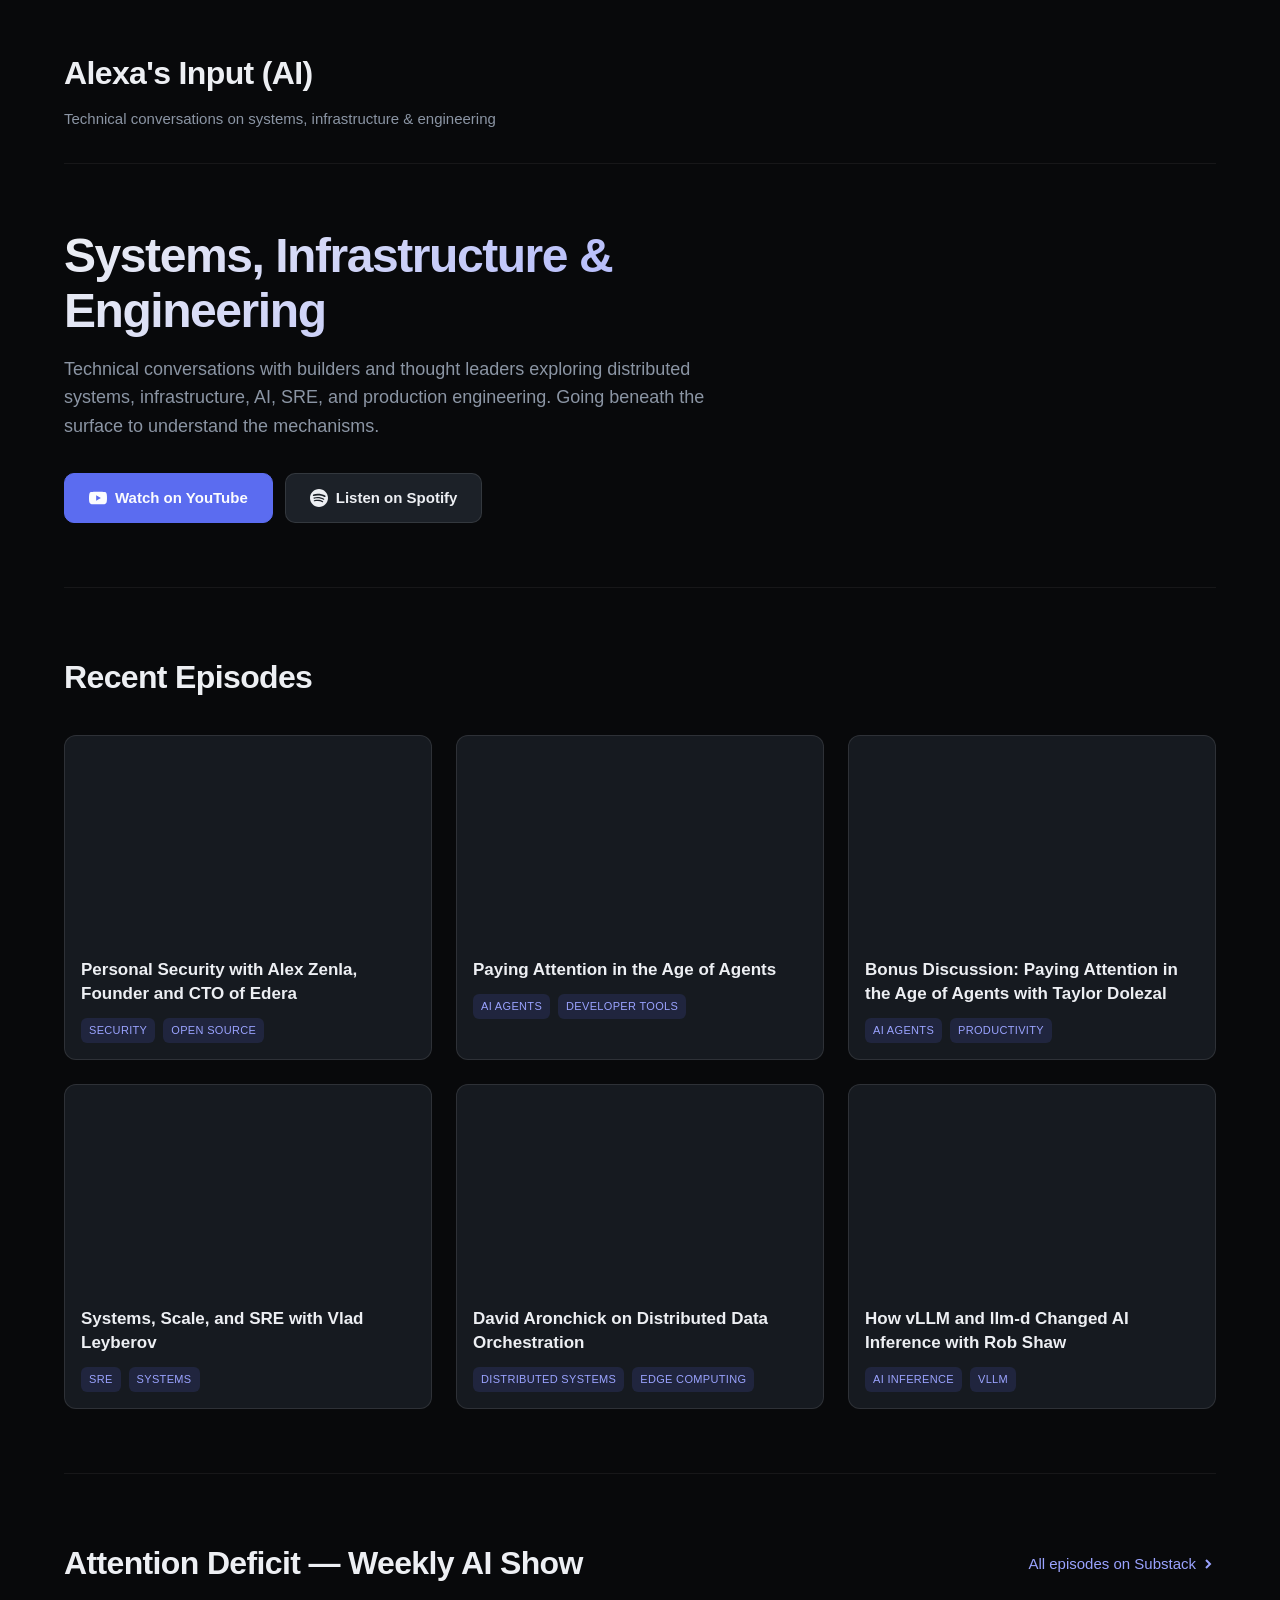
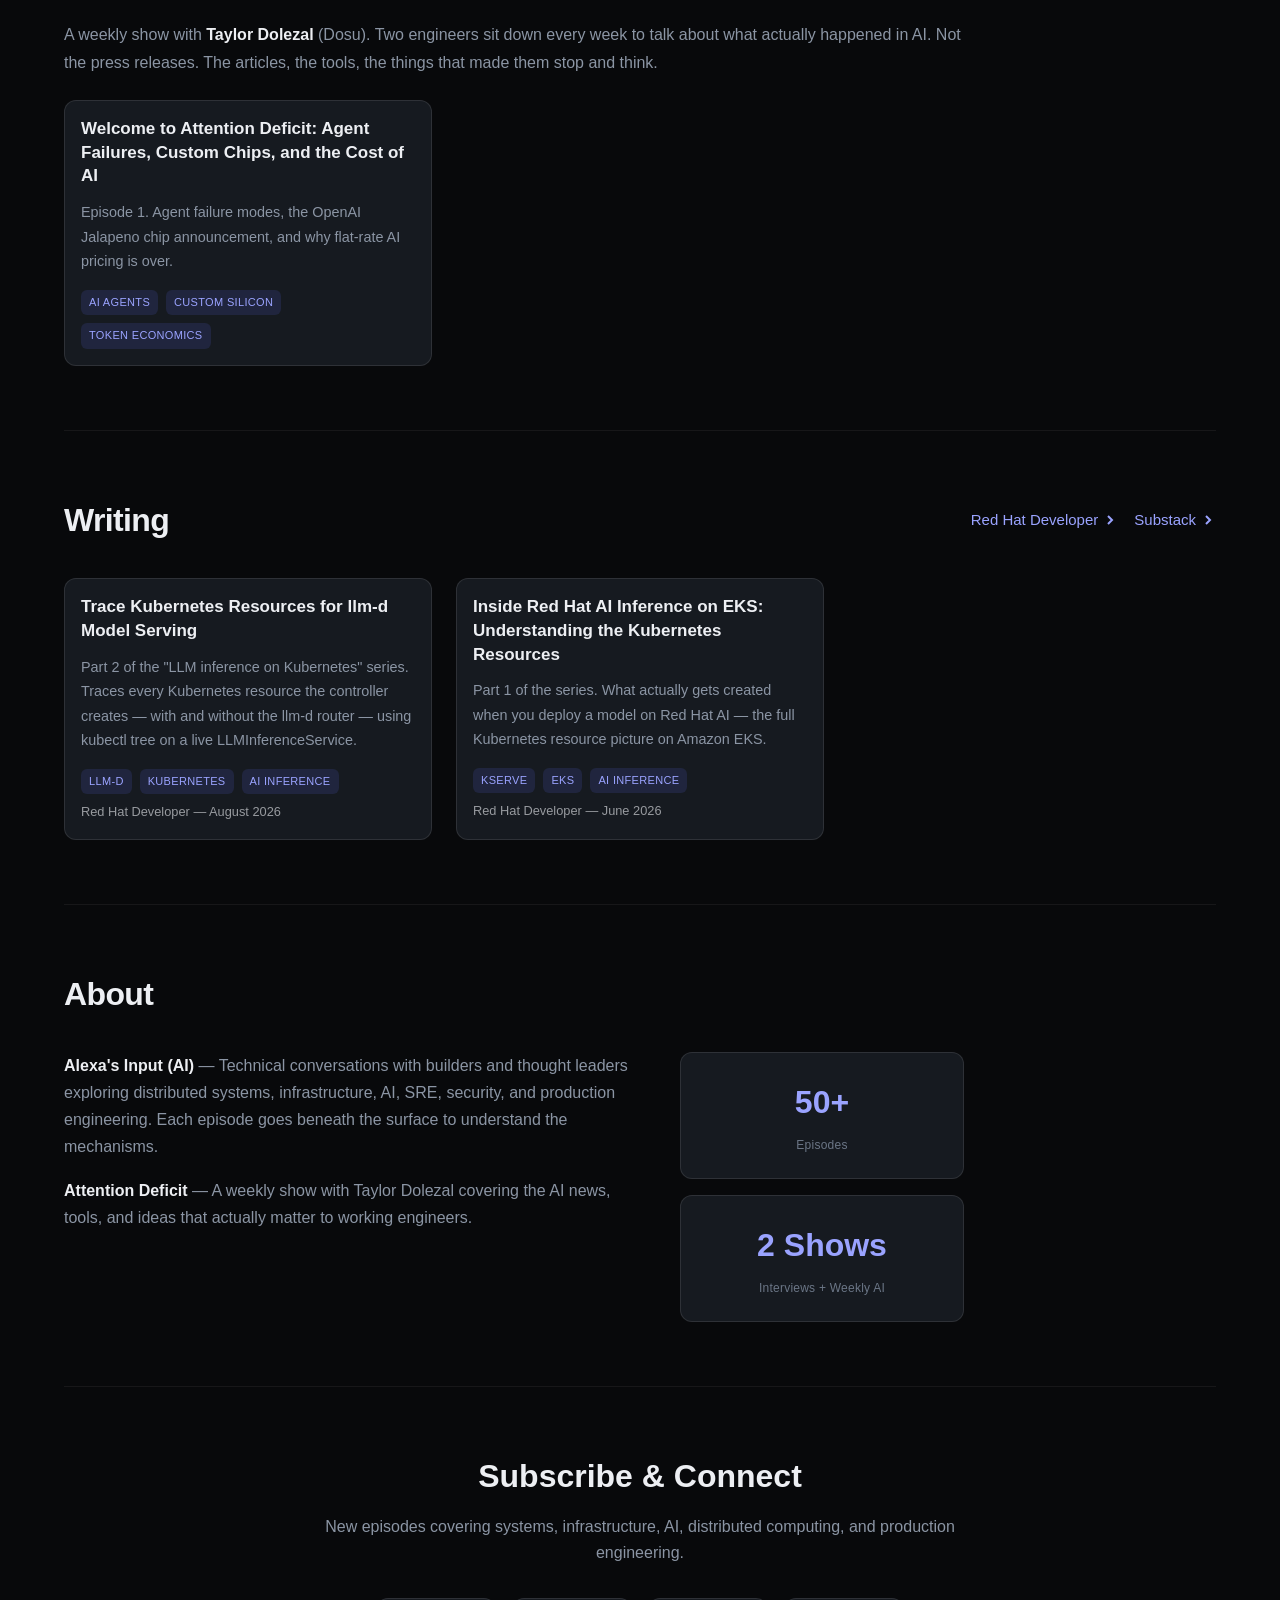
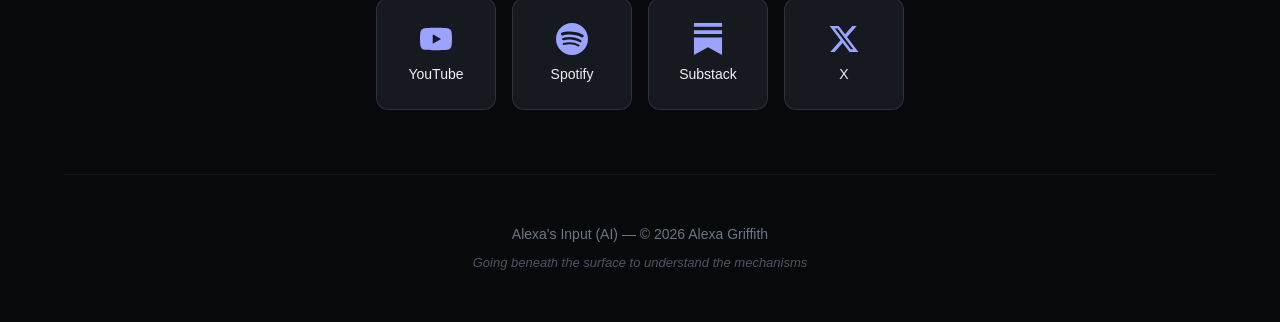
==== index.html @ 766489f6 "Fix Writing section links, remove misplaced Substack link from episodes header Co-Authored-By: Claud" ====
<!DOCTYPE html>
<html lang="en">
<head>
  <meta charset="UTF-8">
  <meta name="viewport" content="width=device-width, initial-scale=1.0">

  <!-- Primary Meta Tags -->
  <title>Alexa's Input (AI) — Technical Podcast on Systems & Infrastructure</title>
  <meta name="title" content="Alexa's Input (AI) — Technical Podcast on Systems & Infrastructure">
  <meta name="description" content="Technical conversations with builders and thought leaders exploring systems, infrastructure, AI, distributed computing, and production engineering. Going beneath the surface to understand the mechanisms.">
  <meta name="keywords" content="systems podcast, infrastructure podcast, AI podcast, distributed systems, Kubernetes, SRE, technical podcast, production engineering, Alexa Griffith">
  <meta name="author" content="Alexa Griffith">

  <!-- Open Graph / Facebook -->
  <meta property="og:type" content="website">
  <meta property="og:url" content="https://alexasinputai.com/">
  <meta property="og:title" content="Alexa's Input (AI) — Technical Podcast on Systems & Infrastructure">
  <meta property="og:description" content="Technical conversations with builders and thought leaders exploring systems, infrastructure, AI, and production engineering.">
  <meta property="og:image" content="https://alexasinputai.com/og-image.png">

  <!-- Twitter -->
  <meta property="twitter:card" content="summary_large_image">
  <meta property="twitter:url" content="https://alexasinputai.com/">
  <meta property="twitter:title" content="Alexa's Input (AI) — Technical Podcast on Systems & Infrastructure">
  <meta property="twitter:description" content="Technical conversations with builders and thought leaders exploring systems, infrastructure, AI, and production engineering.">
  <meta property="twitter:image" content="https://alexasinputai.com/og-image.png">

  <!-- Canonical URL -->
  <link rel="canonical" href="https://alexasinputai.com/">

  <!-- Favicon -->
  <link rel="icon" type="image/svg+xml" href="data:image/svg+xml,<svg xmlns='http://www.w3.org/2000/svg' viewBox='0 0 100 100'><text y='.9em' font-size='90'>🎙️</text></svg>">

  <!-- Structured Data / JSON-LD for Podcast -->
  <script type="application/ld+json">
  {
    "@context": "https://schema.org",
    "@type": "PodcastSeries",
    "name": "Alexa's Input (AI)",
    "description": "Technical conversations with builders and thought leaders exploring distributed systems, infrastructure, AI, SRE, security, and production engineering.",
    "url": "https://alexasinputai.com/",
    "author": {
      "@type": "Person",
      "name": "Alexa Griffith"
    },
    "genre": ["Technology", "Infrastructure", "Systems", "AI", "SRE"],
    "keywords": "distributed systems, infrastructure, AI, SRE, Kubernetes, production engineering, technical podcast",
    "inLanguage": "en-US"
  }
  </script>

  <link rel="stylesheet" href="styles.css">
</head>
<body>
  <div class="container">
    <!-- Header -->
    <header class="header">
      <div class="logo">
        <h1 class="logo-text">Alexa's Input (AI)</h1>
        <p class="tagline">Technical conversations on systems, infrastructure & engineering</p>
      </div>
    </header>

    <!-- Hero Section -->
    <section class="hero">
      <div class="hero-content">
        <h2 class="hero-title">Systems, Infrastructure & Engineering</h2>
        <p class="hero-description">
          Technical conversations with builders and thought leaders exploring distributed systems,
          infrastructure, AI, SRE, and production engineering. Going beneath the surface to understand the mechanisms.
        </p>
        <div class="cta-group">
          <a href="https://youtube.com/@alexasinput" class="btn btn-primary" target="_blank" rel="noopener">
            <svg class="icon" viewBox="0 0 24 24" fill="currentColor"><path d="M23.498 6.186a3.016 3.016 0 0 0-2.122-2.136C19.505 3.545 12 3.545 12 3.545s-7.505 0-9.377.505A3.017 3.017 0 0 0 .502 6.186C0 8.07 0 12 0 12s0 3.93.502 5.814a3.016 3.016 0 0 0 2.122 2.136c1.871.505 9.376.505 9.376.505s7.505 0 9.377-.505a3.015 3.015 0 0 0 2.122-2.136C24 15.93 24 12 24 12s0-3.93-.502-5.814zM9.545 15.568V8.432L15.818 12l-6.273 3.568z"/></svg>
            Watch on YouTube
          </a>
          <a href="https://open.spotify.com/show/7uBXZa8rP4ZDPXN3eKQw3K" class="btn btn-secondary" target="_blank" rel="noopener">
            <svg class="icon" viewBox="0 0 24 24" fill="currentColor"><path d="M12 0C5.4 0 0 5.4 0 12s5.4 12 12 12 12-5.4 12-12S18.66 0 12 0zm5.521 17.34c-.24.359-.66.48-1.021.24-2.82-1.74-6.36-2.101-10.561-1.141-.418.122-.779-.179-.899-.539-.12-.421.18-.78.54-.9 4.56-1.021 8.52-.6 11.64 1.32.42.18.479.659.301 1.02zm1.44-3.3c-.301.42-.841.6-1.262.3-3.239-1.98-8.159-2.58-11.939-1.38-.479.12-1.02-.12-1.14-.6-.12-.48.12-1.021.6-1.141C9.6 9.9 15 10.561 18.72 12.84c.361.181.54.78.241 1.2zm.12-3.36C15.24 8.4 8.82 8.16 5.16 9.301c-.6.179-1.2-.181-1.38-.721-.18-.601.18-1.2.72-1.381 4.26-1.26 11.28-1.02 15.721 1.621.539.3.719 1.02.419 1.56-.299.421-1.02.599-1.559.3z"/></svg>
            Listen on Spotify
          </a>
        </div>
      </div>
    </section>

    <!-- Recent Episodes -->
    <section class="episodes">
      <div class="section-header">
        <h2 class="section-title">Recent Episodes</h2>
      </div>

      <div class="episode-grid">
        <!-- Latest Episodes with YouTube Embeds -->
        <article class="episode-card">
          <div class="video-embed">
            <iframe src="https://www.youtube-nocookie.com/embed/6kGM8jl-ekQ?rel=0&modestbranding=1" title="Personal Security with Alex Zenla, Founder and CTO of Edera" frameborder="0" allow="accelerometer; autoplay; clipboard-write; encrypted-media; gyroscope; picture-in-picture; web-share" allowfullscreen loading="lazy"></iframe>
          </div>
          <div class="episode-content">
            <h3 class="episode-title">Personal Security with Alex Zenla, Founder and CTO of Edera</h3>
            <div class="episode-tags">
              <span class="tag">Security</span>
              <span class="tag">Open Source</span>
            </div>
          </div>
        </article>

        <article class="episode-card">
          <div class="video-embed">
            <iframe src="https://www.youtube-nocookie.com/embed/HIGZb7KWMFM?rel=0&modestbranding=1" title="Paying Attention in the Age of Agents" frameborder="0" allow="accelerometer; autoplay; clipboard-write; encrypted-media; gyroscope; picture-in-picture; web-share" allowfullscreen loading="lazy"></iframe>
          </div>
          <div class="episode-content">
            <h3 class="episode-title">Paying Attention in the Age of Agents</h3>
            <div class="episode-tags">
              <span class="tag">AI Agents</span>
              <span class="tag">Developer Tools</span>
            </div>
          </div>
        </article>

        <article class="episode-card">
          <div class="video-embed">
            <iframe src="https://www.youtube-nocookie.com/embed/xxpsPIuwkjM?rel=0&modestbranding=1" title="Bonus Discussion: Paying Attention in the Age of Agents with Taylor Dolezal" frameborder="0" allow="accelerometer; autoplay; clipboard-write; encrypted-media; gyroscope; picture-in-picture; web-share" allowfullscreen loading="lazy"></iframe>
          </div>
          <div class="episode-content">
            <h3 class="episode-title">Bonus Discussion: Paying Attention in the Age of Agents with Taylor Dolezal</h3>
            <div class="episode-tags">
              <span class="tag">AI Agents</span>
              <span class="tag">Productivity</span>
            </div>
          </div>
        </article>

        <article class="episode-card">
          <div class="video-embed">
            <iframe src="https://www.youtube-nocookie.com/embed/vTBjUEWQ4BM?rel=0&modestbranding=1" title="Systems, Scale, and SRE with Vlad Leyberov" frameborder="0" allow="accelerometer; autoplay; clipboard-write; encrypted-media; gyroscope; picture-in-picture; web-share" allowfullscreen loading="lazy"></iframe>
          </div>
          <div class="episode-content">
            <h3 class="episode-title">Systems, Scale, and SRE with Vlad Leyberov</h3>
            <div class="episode-tags">
              <span class="tag">SRE</span>
              <span class="tag">Systems</span>
            </div>
          </div>
        </article>

        <article class="episode-card">
          <div class="video-embed">
            <iframe src="https://www.youtube-nocookie.com/embed/eI_kSVFU8Z0?rel=0&modestbranding=1" title="David Aronchick on Distributed Data Orchestration" frameborder="0" allow="accelerometer; autoplay; clipboard-write; encrypted-media; gyroscope; picture-in-picture; web-share" allowfullscreen loading="lazy"></iframe>
          </div>
          <div class="episode-content">
            <h3 class="episode-title">David Aronchick on Distributed Data Orchestration</h3>
            <div class="episode-tags">
              <span class="tag">Distributed Systems</span>
              <span class="tag">Edge Computing</span>
            </div>
          </div>
        </article>

        <article class="episode-card">
          <div class="video-embed">
            <iframe src="https://www.youtube-nocookie.com/embed/p6R_EeLheA4?rel=0&modestbranding=1" title="How vLLM and llm-d Changed AI Inference with Rob Shaw" frameborder="0" allow="accelerometer; autoplay; clipboard-write; encrypted-media; gyroscope; picture-in-picture; web-share" allowfullscreen loading="lazy"></iframe>
          </div>
          <div class="episode-content">
            <h3 class="episode-title">How vLLM and llm-d Changed AI Inference with Rob Shaw</h3>
            <div class="episode-tags">
              <span class="tag">AI Inference</span>
              <span class="tag">vLLM</span>
            </div>
          </div>
        </article>

      </div>
    </section>

    <!-- Attention Deficit -->
    <section class="episodes">
      <div class="section-header">
        <h2 class="section-title">Attention Deficit — Weekly AI Show</h2>
        <a href="https://attentiondeficitpod.substack.com" class="link-with-arrow" target="_blank" rel="noopener">
          All episodes on Substack
          <svg class="arrow-icon" viewBox="0 0 16 16" fill="none" stroke="currentColor" stroke-width="2"><path d="M6 12l4-4-4-4"/></svg>
        </a>
      </div>
      <div class="about-content" style="margin-bottom: 24px;">
        <p class="about-description">
          A weekly show with <strong>Taylor Dolezal</strong> (Dosu). Two engineers sit down every week to talk about what actually happened in AI. Not the press releases. The articles, the tools, the things that made them stop and think.
        </p>
      </div>
      <div class="episode-grid">
        <article class="episode-card">
          <a href="https://attentiondeficitpod.substack.com/p/welcome-to-attention-deficit" target="_blank" rel="noopener" style="text-decoration: none; color: inherit;">
            <div class="episode-content">
              <h3 class="episode-title">Welcome to Attention Deficit: Agent Failures, Custom Chips, and the Cost of AI</h3>
              <p class="about-description" style="font-size: 0.9rem; margin-top: 8px;">
                Episode 1. Agent failure modes, the OpenAI Jalapeno chip announcement, and why flat-rate AI pricing is over.
              </p>
              <div class="episode-tags">
                <span class="tag">AI Agents</span>
                <span class="tag">Custom Silicon</span>
                <span class="tag">Token Economics</span>
              </div>
            </div>
          </a>
        </article>
      </div>
    </section>

    <!-- Writing -->
    <section class="episodes">
      <div class="section-header">
        <h2 class="section-title">Writing</h2>
        <div style="display: flex; gap: 16px;">
          <a href="https://developers.redhat.com/author/alexa-griffith" class="link-with-arrow" target="_blank" rel="noopener">
            Red Hat Developer
            <svg class="arrow-icon" viewBox="0 0 16 16" fill="none" stroke="currentColor" stroke-width="2"><path d="M6 12l4-4-4-4"/></svg>
          </a>
          <a href="https://alexasinput.substack.com" class="link-with-arrow" target="_blank" rel="noopener">
            Substack
            <svg class="arrow-icon" viewBox="0 0 16 16" fill="none" stroke="currentColor" stroke-width="2"><path d="M6 12l4-4-4-4"/></svg>
          </a>
        </div>
      </div>

      <div class="episode-grid">
        <article class="episode-card">
          <a href="https://developers.redhat.com/articles/2026/08/05/trace-kubernetes-resources-llm-d-model-serving" target="_blank" rel="noopener" style="text-decoration: none; color: inherit;">
            <div class="episode-content">
              <h3 class="episode-title">Trace Kubernetes Resources for llm-d Model Serving</h3>
              <p class="about-description" style="font-size: 0.9rem; margin-top: 8px;">
                Part 2 of the "LLM inference on Kubernetes" series. Traces every Kubernetes resource the controller creates — with and without the llm-d router — using kubectl tree on a live LLMInferenceService.
              </p>
              <div class="episode-tags">
                <span class="tag">llm-d</span>
                <span class="tag">Kubernetes</span>
                <span class="tag">AI Inference</span>
              </div>
              <p style="font-size: 0.8rem; margin-top: 8px; opacity: 0.6;">Red Hat Developer — August 2026</p>
            </div>
          </a>
        </article>

        <article class="episode-card">
          <a href="https://developers.redhat.com/articles/2026/06/16/red-hat-ai-inference-amazon-eks-kubernetes-resources" target="_blank" rel="noopener" style="text-decoration: none; color: inherit;">
            <div class="episode-content">
              <h3 class="episode-title">Inside Red Hat AI Inference on EKS: Understanding the Kubernetes Resources</h3>
              <p class="about-description" style="font-size: 0.9rem; margin-top: 8px;">
                Part 1 of the series. What actually gets created when you deploy a model on Red Hat AI — the full Kubernetes resource picture on Amazon EKS.
              </p>
              <div class="episode-tags">
                <span class="tag">KServe</span>
                <span class="tag">EKS</span>
                <span class="tag">AI Inference</span>
              </div>
              <p style="font-size: 0.8rem; margin-top: 8px; opacity: 0.6;">Red Hat Developer — June 2026</p>
            </div>
          </a>
        </article>
      </div>
    </section>

    <!-- About -->
    <section class="about">
      <div class="about-content">
        <h2 class="section-title">About</h2>
        <div class="about-grid">
          <div class="about-text">
            <p class="about-description">
              <strong>Alexa's Input (AI)</strong> — Technical conversations with builders and thought leaders exploring distributed systems,
              infrastructure, AI, SRE, security, and production engineering. Each episode goes beneath the surface to understand the mechanisms.
            </p>
            <p class="about-description">
              <strong>Attention Deficit</strong> — A weekly show with Taylor Dolezal covering the AI news, tools, and ideas that actually matter to working engineers.
            </p>
          </div>
          <div class="about-stats">
            <div class="stat-card">
              <div class="stat-number">50+</div>
              <div class="stat-label">Episodes</div>
            </div>
            <div class="stat-card">
              <div class="stat-number">2 Shows</div>
              <div class="stat-label">Interviews + Weekly AI</div>
            </div>
          </div>
        </div>
      </div>
    </section>

    <!-- Subscribe Section -->
    <section class="subscribe">
      <div class="subscribe-content">
        <h2 class="subscribe-title">Subscribe & Connect</h2>
        <p class="subscribe-description">
          New episodes covering systems, infrastructure, AI, distributed computing, and production engineering.
        </p>
        <div class="platform-links">
          <a href="https://youtube.com/@alexasinput" class="platform-link" target="_blank" rel="noopener">
            <svg class="platform-icon" viewBox="0 0 24 24" fill="currentColor"><path d="M23.498 6.186a3.016 3.016 0 0 0-2.122-2.136C19.505 3.545 12 3.545 12 3.545s-7.505 0-9.377.505A3.017 3.017 0 0 0 .502 6.186C0 8.07 0 12 0 12s0 3.93.502 5.814a3.016 3.016 0 0 0 2.122 2.136c1.871.505 9.376.505 9.376.505s7.505 0 9.377-.505a3.015 3.015 0 0 0 2.122-2.136C24 15.93 24 12 24 12s0-3.93-.502-5.814zM9.545 15.568V8.432L15.818 12l-6.273 3.568z"/></svg>
            <span>YouTube</span>
          </a>
          <a href="https://open.spotify.com/show/7uBXZa8rP4ZDPXN3eKQw3K" class="platform-link" target="_blank" rel="noopener">
            <svg class="platform-icon" viewBox="0 0 24 24" fill="currentColor"><path d="M12 0C5.4 0 0 5.4 0 12s5.4 12 12 12 12-5.4 12-12S18.66 0 12 0zm5.521 17.34c-.24.359-.66.48-1.021.24-2.82-1.74-6.36-2.101-10.561-1.141-.418.122-.779-.179-.899-.539-.12-.421.18-.78.54-.9 4.56-1.021 8.52-.6 11.64 1.32.42.18.479.659.301 1.02zm1.44-3.3c-.301.42-.841.6-1.262.3-3.239-1.98-8.159-2.58-11.939-1.38-.479.12-1.02-.12-1.14-.6-.12-.48.12-1.021.6-1.141C9.6 9.9 15 10.561 18.72 12.84c.361.181.54.78.241 1.2zm.12-3.36C15.24 8.4 8.82 8.16 5.16 9.301c-.6.179-1.2-.181-1.38-.721-.18-.601.18-1.2.72-1.381 4.26-1.26 11.28-1.02 15.721 1.621.539.3.719 1.02.419 1.56-.299.421-1.02.599-1.559.3z"/></svg>
            <span>Spotify</span>
          </a>
          <a href="https://alexasinput.substack.com" class="platform-link" target="_blank" rel="noopener">
            <svg class="platform-icon" viewBox="0 0 24 24" fill="currentColor"><path d="M22.539 8.242H1.46V5.406h21.08v2.836zM1.46 10.812V24L12 18.11 22.54 24V10.812H1.46zM22.54 0H1.46v2.836h21.08V0z"/></svg>
            <span>Substack</span>
          </a>
          <a href="https://x.com/alexa_griffith_" class="platform-link" target="_blank" rel="noopener">
            <svg class="platform-icon" viewBox="0 0 24 24" fill="currentColor"><path d="M18.244 2.25h3.308l-7.227 8.26 8.502 11.24H16.17l-5.214-6.817L4.99 21.75H1.68l7.73-8.835L1.254 2.25H8.08l4.713 6.231zm-1.161 17.52h1.833L7.084 4.126H5.117z"/></svg>
            <span>X</span>
          </a>
        </div>
      </div>
    </section>

    <!-- Footer -->
    <footer class="footer">
      <div class="footer-content">
        <p class="footer-text">
          Alexa's Input (AI) — © 2026 Alexa Griffith
        </p>
        <p class="footer-tagline">
          Going beneath the surface to understand the mechanisms
        </p>
      </div>
    </footer>
  </div>
</body>
</html>
---- styles.css ----
/* ============================================================
   Alexa's Input (AI) — Podcast Website
   Based on Inferra Design System
   ============================================================ */

/* Design System Tokens */
:root {
  /* Colors - Dark theme from Inferra */
  --gray-1000: #08090B;
  --gray-950:  #0C0E12;
  --gray-900:  #111318;
  --gray-850:  #161A20;
  --gray-800:  #1C2128;
  --gray-700:  #262C35;
  --gray-600:  #353C47;
  --gray-500:  #4B5562;
  --gray-400:  #6B7686;
  --gray-300:  #8B95A4;
  --gray-200:  #AEB6C2;
  --gray-100:  #D2D7DF;
  --gray-50:   #EDEFF3;
  --white:     #FBFCFE;

  /* Brand - Indigo */
  --brand-100: #E0E3FF;
  --brand-200: #BEC4FF;
  --brand-300: #9AA3FF;
  --brand-400: #7C8AFF;
  --brand-500: #5B6CF0;
  --brand-600: #4453D9;
  --brand-700: #343FB0;

  /* Semantic colors */
  --green-400: #4FE0A0;
  --green-500: #2FB67E;
  --cyan-400:  #46D6D6;
  --cyan-500:  #1FAFAF;

  /* Surface layers */
  --surface-app:       var(--gray-1000);
  --surface-base:      var(--gray-900);
  --surface-raised:    var(--gray-850);
  --surface-elevated:  var(--gray-800);
  --surface-overlay:   var(--gray-700);
  --surface-hover:     rgba(255, 255, 255, 0.04);
  --surface-active:    rgba(255, 255, 255, 0.07);

  /* Text */
  --text-primary:   var(--gray-50);
  --text-secondary: var(--gray-300);
  --text-tertiary:  var(--gray-400);
  --text-disabled:  var(--gray-500);
  --text-brand:     var(--brand-300);

  /* Borders */
  --border-subtle:  rgba(255, 255, 255, 0.06);
  --border-default: rgba(255, 255, 255, 0.10);
  --border-strong:  rgba(255, 255, 255, 0.16);
  --border-brand:   var(--brand-500);

  /* Brand actions */
  --accent:          var(--brand-500);
  --accent-hover:    var(--brand-400);
  --accent-soft:     rgba(91, 108, 240, 0.14);

  /* Compute accent (for AI theme) */
  --compute:        var(--cyan-500);
  --compute-text:   var(--cyan-400);
  --compute-soft:   rgba(31, 175, 175, 0.14);

  /* Typography */
  --font-sans: -apple-system, BlinkMacSystemFont, 'Segoe UI', 'Roboto', 'Helvetica Neue', Arial, sans-serif;
  --font-mono: 'SF Mono', 'Monaco', 'Inconsolata', 'Fira Code', 'Droid Sans Mono', monospace;

  /* Spacing */
  --space-1: 4px;
  --space-2: 8px;
  --space-3: 12px;
  --space-4: 16px;
  --space-5: 24px;
  --space-6: 32px;
  --space-8: 48px;
  --space-10: 64px;
  --space-12: 96px;

  /* Shadows */
  --shadow-sm: 0 1px 3px rgba(0, 0, 0, 0.4);
  --shadow-md: 0 4px 12px rgba(0, 0, 0, 0.5);
  --shadow-lg: 0 12px 32px rgba(0, 0, 0, 0.6);
  --glow-brand: 0 0 20px rgba(91, 108, 240, 0.4);
}

/* Reset & Base */
* {
  box-sizing: border-box;
  margin: 0;
  padding: 0;
}

body {
  font-family: var(--font-sans);
  background: var(--surface-app);
  color: var(--text-primary);
  line-height: 1.6;
  -webkit-font-smoothing: antialiased;
  -moz-osx-font-smoothing: grayscale;
}

.container {
  max-width: 1200px;
  margin: 0 auto;
  padding: 0 var(--space-5);
}

/* Header */
.header {
  padding: var(--space-8) 0 var(--space-6);
  border-bottom: 1px solid var(--border-subtle);
}

.logo-text {
  font-size: 32px;
  font-weight: 700;
  letter-spacing: -0.02em;
  color: var(--text-primary);
  margin-bottom: var(--space-2);
}

.tagline {
  font-size: 15px;
  color: var(--text-secondary);
  font-weight: 400;
}

/* Hero Section */
.hero {
  padding: var(--space-10) 0;
  border-bottom: 1px solid var(--border-subtle);
}

.hero-content {
  max-width: 800px;
}

.hero-title {
  font-size: 48px;
  font-weight: 700;
  line-height: 1.15;
  letter-spacing: -0.03em;
  margin-bottom: var(--space-4);
  background: linear-gradient(135deg, var(--text-primary) 0%, var(--brand-300) 100%);
  -webkit-background-clip: text;
  -webkit-text-fill-color: transparent;
  background-clip: text;
}

.hero-description {
  font-size: 18px;
  line-height: 1.6;
  color: var(--text-secondary);
  margin-bottom: var(--space-6);
  max-width: 700px;
}

.cta-group {
  display: flex;
  gap: var(--space-3);
  flex-wrap: wrap;
}

/* Buttons */
.btn {
  display: inline-flex;
  align-items: center;
  gap: var(--space-2);
  padding: var(--space-3) var(--space-5);
  border-radius: 10px;
  font-size: 15px;
  font-weight: 600;
  text-decoration: none;
  transition: all 0.2s ease;
  border: 1px solid transparent;
}

.btn-primary {
  background: var(--accent);
  color: var(--white);
  border-color: var(--accent);
}

.btn-primary:hover {
  background: var(--accent-hover);
  border-color: var(--accent-hover);
  box-shadow: var(--glow-brand);
}

.btn-secondary {
  background: var(--surface-elevated);
  color: var(--text-primary);
  border-color: var(--border-default);
}

.btn-secondary:hover {
  background: var(--surface-overlay);
  border-color: var(--border-strong);
}

.icon {
  width: 18px;
  height: 18px;
}

/* Episodes Section */
.episodes {
  padding: var(--space-10) 0;
  border-bottom: 1px solid var(--border-subtle);
}

.section-header {
  display: flex;
  justify-content: space-between;
  align-items: center;
  margin-bottom: var(--space-6);
}

.section-title {
  font-size: 32px;
  font-weight: 700;
  letter-spacing: -0.02em;
}

.link-with-arrow {
  display: flex;
  align-items: center;
  gap: var(--space-1);
  color: var(--text-brand);
  text-decoration: none;
  font-size: 15px;
  font-weight: 500;
  transition: gap 0.2s ease;
}

.link-with-arrow:hover {
  gap: var(--space-2);
}

.arrow-icon {
  width: 16px;
  height: 16px;
}

.episode-grid {
  display: grid;
  grid-template-columns: repeat(auto-fill, minmax(320px, 1fr));
  gap: var(--space-5);
}

.episode-card {
  background: var(--surface-raised);
  border: 1px solid var(--border-default);
  border-radius: 12px;
  overflow: hidden;
  transition: all 0.2s ease;
}

.episode-card:hover {
  border-color: var(--border-strong);
  transform: translateY(-2px);
  box-shadow: var(--shadow-md);
}

.video-embed {
  position: relative;
  padding-bottom: 56.25%; /* 16:9 aspect ratio */
  height: 0;
  overflow: hidden;
  background: var(--surface-inset);
}

.video-embed iframe {
  position: absolute;
  top: 0;
  left: 0;
  width: 100%;
  height: 100%;
}

.episode-content {
  padding: var(--space-4);
}


.episode-title {
  font-size: 17px;
  font-weight: 600;
  margin-bottom: var(--space-3);
  color: var(--text-primary);
  line-height: 1.4;
}

.episode-tags {
  display: flex;
  gap: var(--space-2);
  flex-wrap: wrap;
}

.tag {
  font-size: 11px;
  padding: 4px 8px;
  background: var(--accent-soft);
  color: var(--text-brand);
  border-radius: 6px;
  font-weight: 500;
  text-transform: uppercase;
  letter-spacing: 0.03em;
}

/* About Section */
.about {
  padding: var(--space-10) 0;
  border-bottom: 1px solid var(--border-subtle);
}

.about-content {
  max-width: 900px;
}

.about-grid {
  display: grid;
  grid-template-columns: 2fr 1fr;
  gap: var(--space-8);
  margin-top: var(--space-6);
}

.about-description {
  font-size: 16px;
  line-height: 1.7;
  color: var(--text-secondary);
  margin-bottom: var(--space-4);
}

.about-description strong {
  color: var(--text-primary);
  font-weight: 600;
}

.about-stats {
  display: flex;
  flex-direction: column;
  gap: var(--space-4);
}

.stat-card {
  background: var(--surface-raised);
  border: 1px solid var(--border-default);
  border-radius: 12px;
  padding: var(--space-5);
  text-align: center;
}

.stat-number {
  font-size: 32px;
  font-weight: 700;
  color: var(--brand-300);
  margin-bottom: var(--space-2);
}

.stat-label {
  font-size: 12px;
  color: var(--text-tertiary);
  letter-spacing: 0.02em;
  line-height: 1.5;
}

/* Subscribe Section */
.subscribe {
  padding: var(--space-10) 0;
  border-bottom: 1px solid var(--border-subtle);
}

.subscribe-content {
  max-width: 700px;
  margin: 0 auto;
  text-align: center;
}

.subscribe-title {
  font-size: 32px;
  font-weight: 700;
  margin-bottom: var(--space-3);
}

.subscribe-description {
  font-size: 16px;
  color: var(--text-secondary);
  margin-bottom: var(--space-6);
}

.platform-links {
  display: flex;
  justify-content: center;
  gap: var(--space-4);
  flex-wrap: wrap;
}

.platform-link {
  display: flex;
  flex-direction: column;
  align-items: center;
  gap: var(--space-2);
  padding: var(--space-5);
  background: var(--surface-raised);
  border: 1px solid var(--border-default);
  border-radius: 12px;
  text-decoration: none;
  color: var(--text-primary);
  transition: all 0.2s ease;
  min-width: 120px;
}

.platform-link:hover {
  background: var(--surface-elevated);
  border-color: var(--border-brand);
  transform: translateY(-4px);
  box-shadow: var(--shadow-md);
}

.platform-icon {
  width: 32px;
  height: 32px;
  color: var(--text-brand);
}

.platform-link span {
  font-size: 14px;
  font-weight: 500;
}

/* Footer */
.footer {
  padding: var(--space-8) 0;
}

.footer-content {
  text-align: center;
}

.footer-text {
  font-size: 14px;
  color: var(--text-tertiary);
  margin-bottom: var(--space-2);
}

.footer-tagline {
  font-size: 13px;
  color: var(--text-disabled);
  font-style: italic;
}

/* Responsive */
@media (max-width: 768px) {
  .hero-title {
    font-size: 36px;
  }

  .hero-description {
    font-size: 16px;
  }

  .section-header {
    flex-direction: column;
    align-items: flex-start;
    gap: var(--space-3);
  }

  .episode-grid {
    grid-template-columns: 1fr;
  }

  .about-grid {
    grid-template-columns: 1fr;
  }

  .platform-links {
    flex-direction: column;
  }

  .platform-link {
    width: 100%;
  }
}
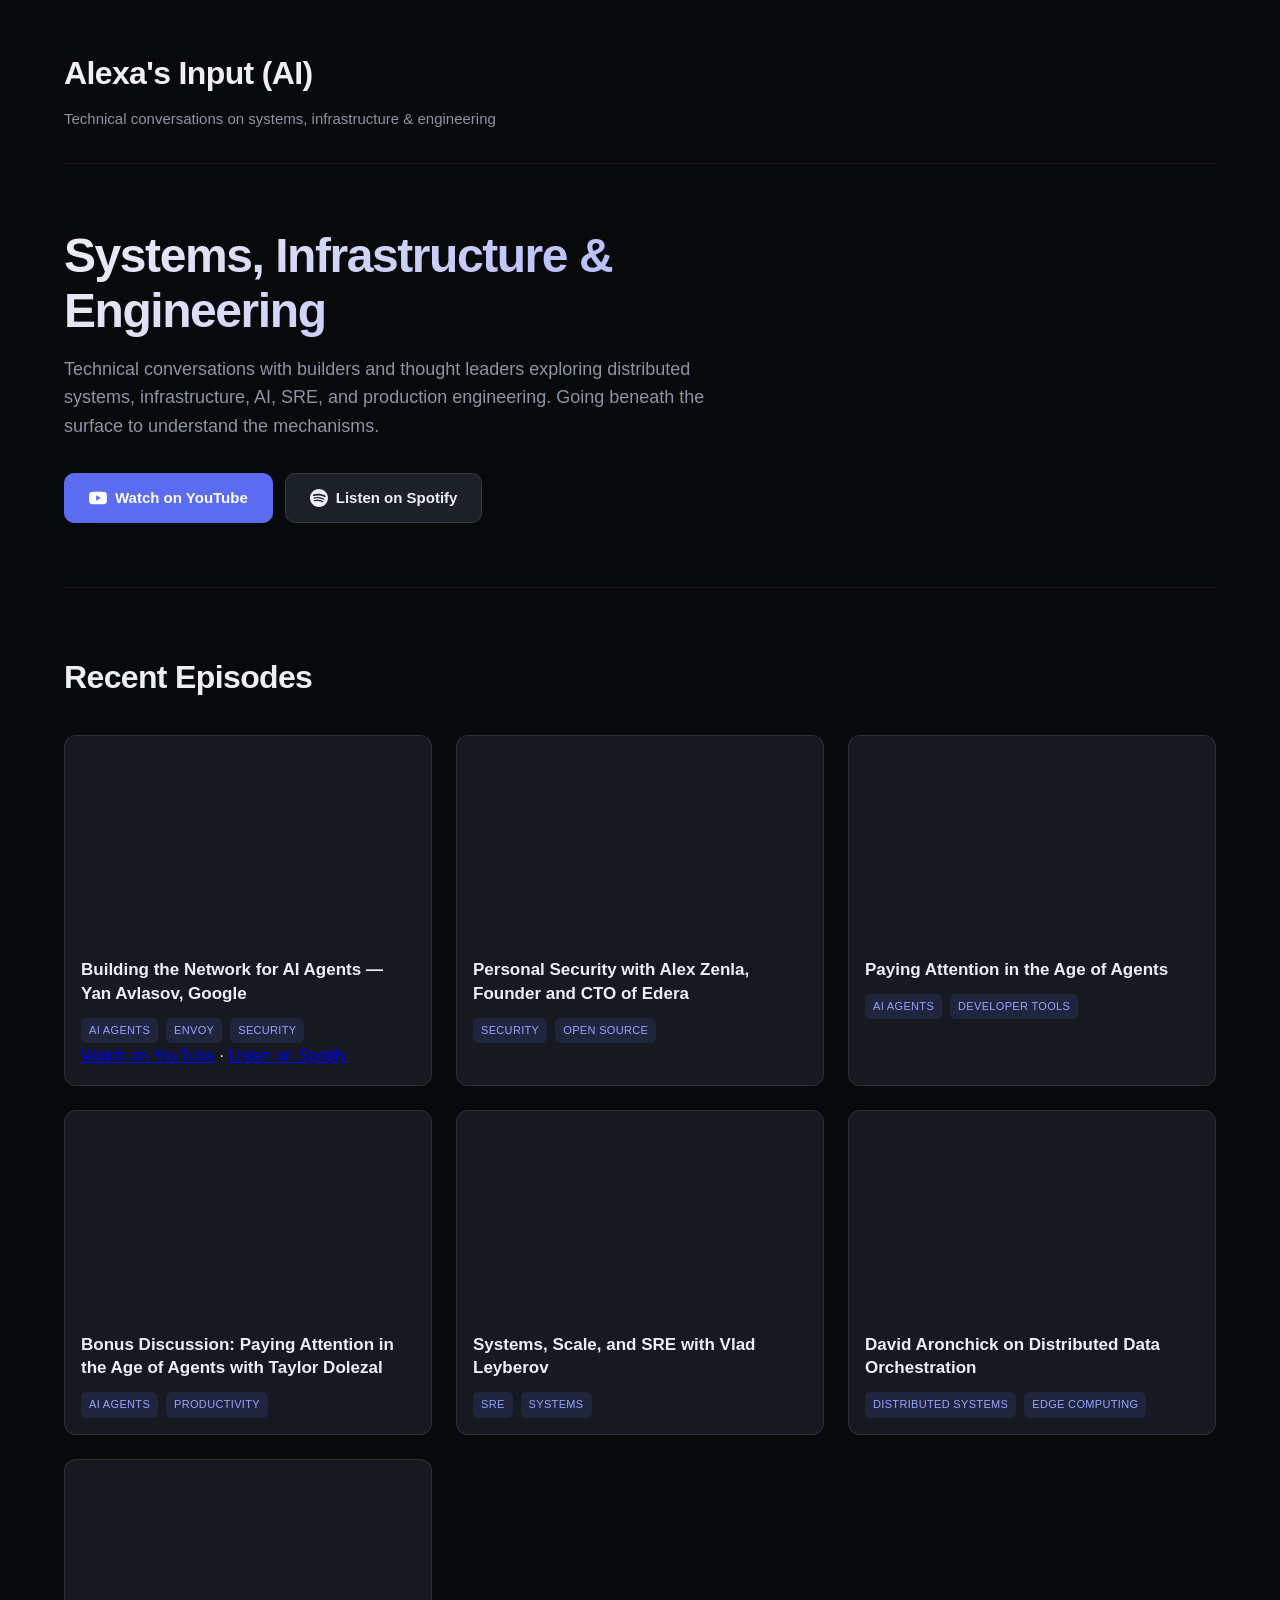
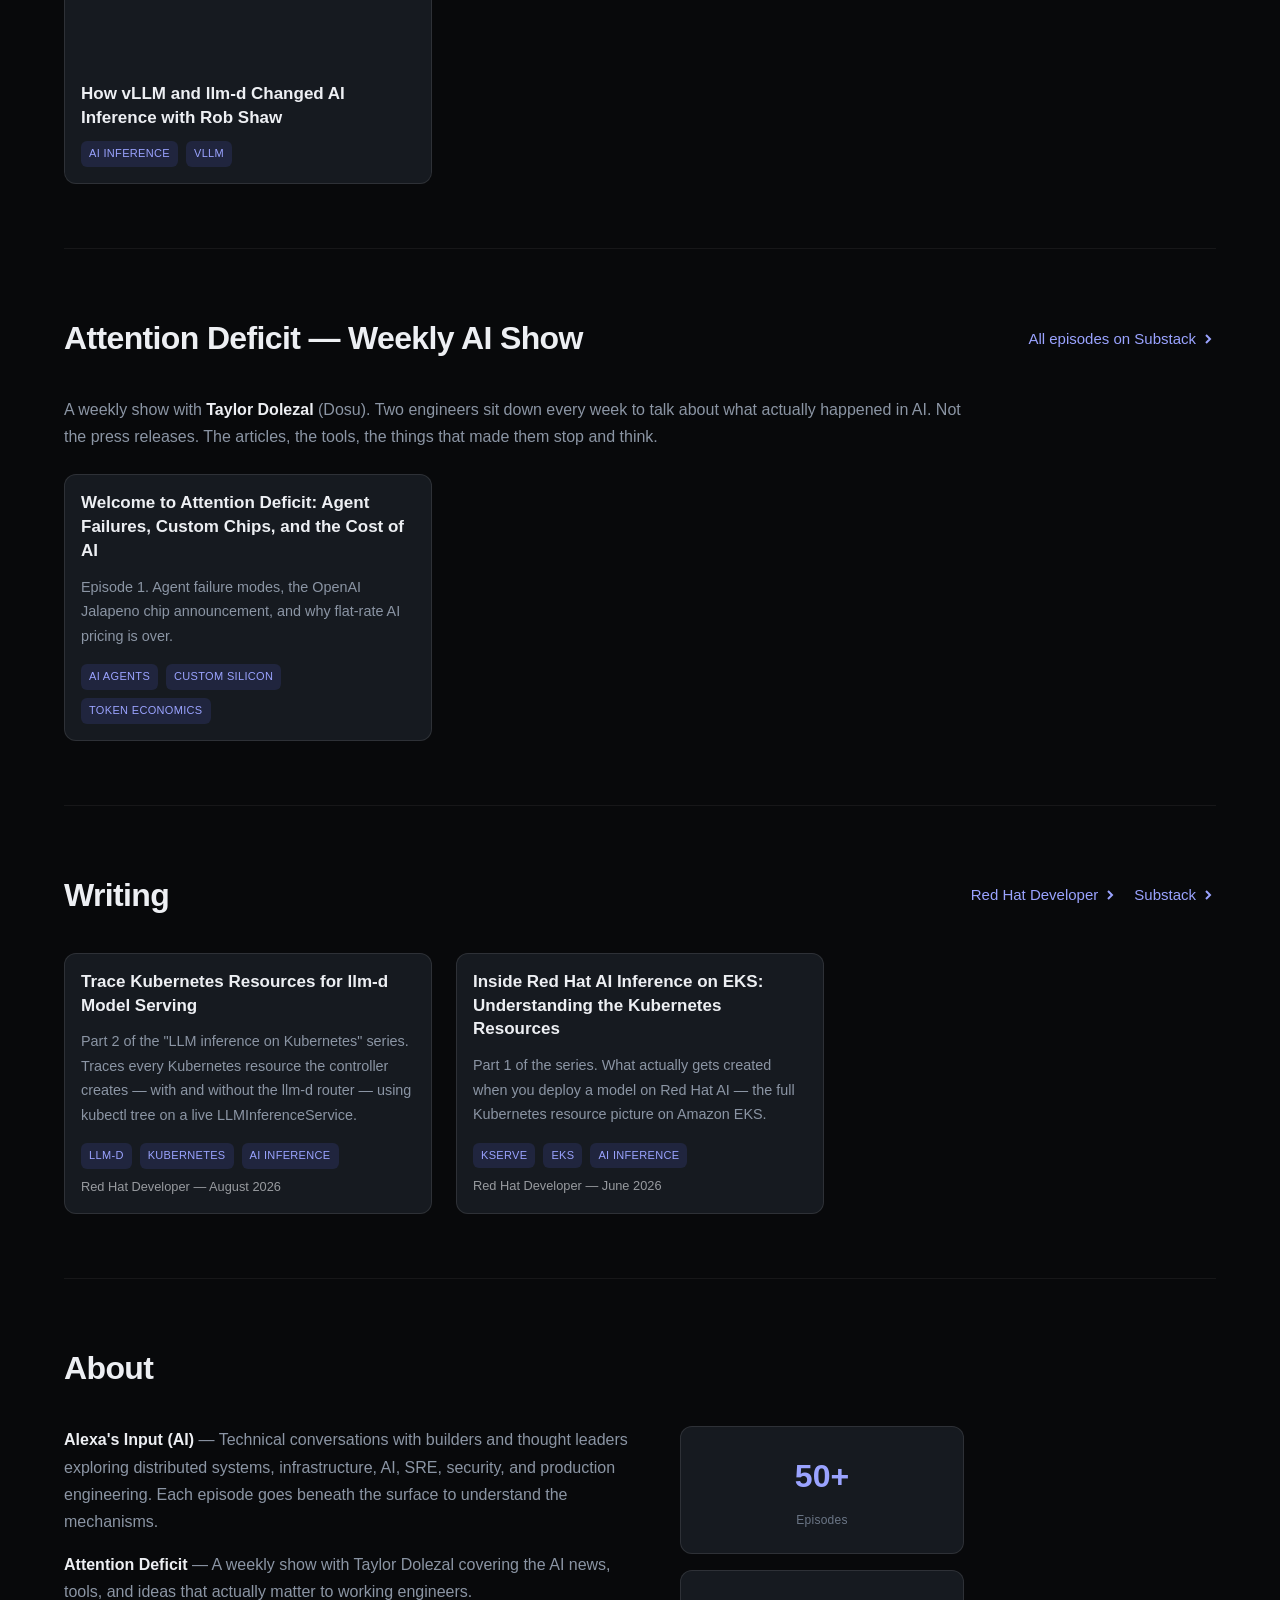
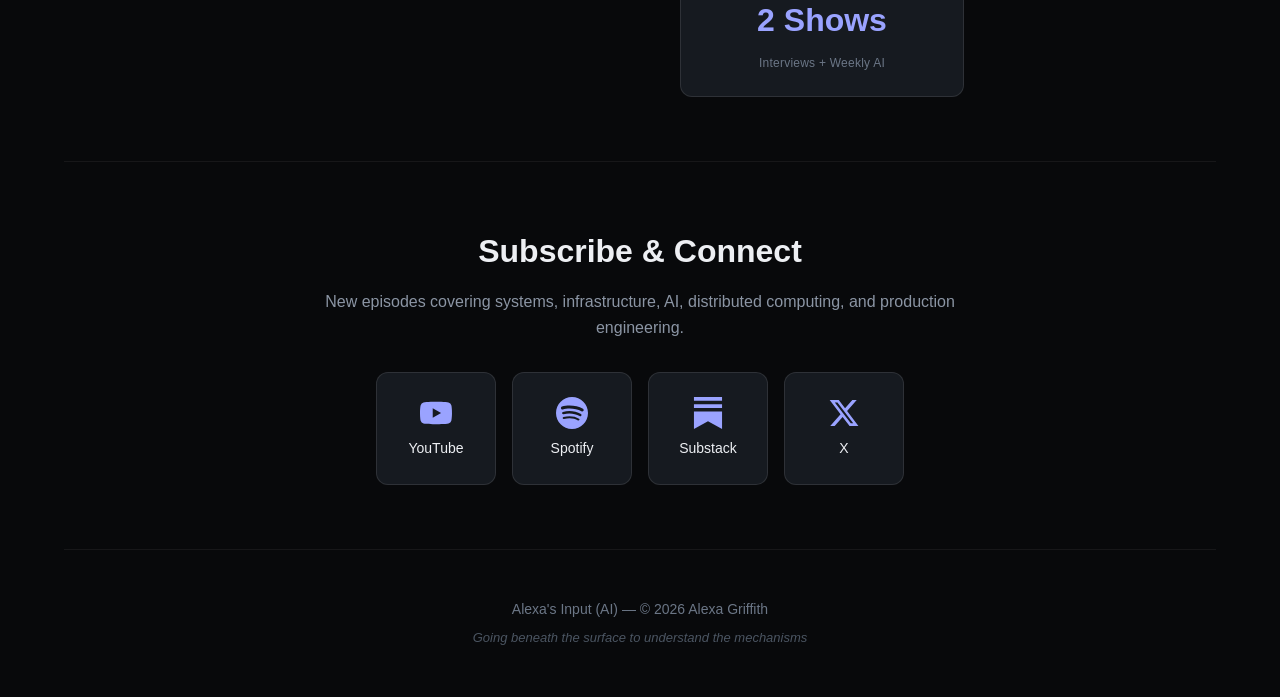
==== commit 6fa9dae8: "Feature Yan Avlasov episode and update Spotify show links" ====
--- a/index.html
+++ b/index.html
@@ -74,7 +74,7 @@
             <svg class="icon" viewBox="0 0 24 24" fill="currentColor"><path d="M23.498 6.186a3.016 3.016 0 0 0-2.122-2.136C19.505 3.545 12 3.545 12 3.545s-7.505 0-9.377.505A3.017 3.017 0 0 0 .502 6.186C0 8.07 0 12 0 12s0 3.93.502 5.814a3.016 3.016 0 0 0 2.122 2.136c1.871.505 9.376.505 9.376.505s7.505 0 9.377-.505a3.015 3.015 0 0 0 2.122-2.136C24 15.93 24 12 24 12s0-3.93-.502-5.814zM9.545 15.568V8.432L15.818 12l-6.273 3.568z"/></svg>
             Watch on YouTube
           </a>
-          <a href="https://open.spotify.com/show/7uBXZa8rP4ZDPXN3eKQw3K" class="btn btn-secondary" target="_blank" rel="noopener">
+          <a href="https://open.spotify.com/show/1tnV8Qk6SEw1Dr9Tqikr0H" class="btn btn-secondary" target="_blank" rel="noopener">
             <svg class="icon" viewBox="0 0 24 24" fill="currentColor"><path d="M12 0C5.4 0 0 5.4 0 12s5.4 12 12 12 12-5.4 12-12S18.66 0 12 0zm5.521 17.34c-.24.359-.66.48-1.021.24-2.82-1.74-6.36-2.101-10.561-1.141-.418.122-.779-.179-.899-.539-.12-.421.18-.78.54-.9 4.56-1.021 8.52-.6 11.64 1.32.42.18.479.659.301 1.02zm1.44-3.3c-.301.42-.841.6-1.262.3-3.239-1.98-8.159-2.58-11.939-1.38-.479.12-1.02-.12-1.14-.6-.12-.48.12-1.021.6-1.141C9.6 9.9 15 10.561 18.72 12.84c.361.181.54.78.241 1.2zm.12-3.36C15.24 8.4 8.82 8.16 5.16 9.301c-.6.179-1.2-.181-1.38-.721-.18-.601.18-1.2.72-1.381 4.26-1.26 11.28-1.02 15.721 1.621.539.3.719 1.02.419 1.56-.299.421-1.02.599-1.559.3z"/></svg>
             Listen on Spotify
           </a>
@@ -90,6 +90,17 @@
 
       <div class="episode-grid">
         <!-- Latest Episodes with YouTube Embeds -->
+        <article class="episode-card">
+          <div class="video-embed">
+            <iframe src="https://www.youtube-nocookie.com/embed/IT41K43aqTk?rel=0" title="Building the Network for AI Agents — Yan Avlasov, Google" frameborder="0" allow="accelerometer; autoplay; clipboard-write; encrypted-media; gyroscope; picture-in-picture; web-share" allowfullscreen loading="lazy"></iframe>
+          </div>
+          <div class="episode-content">
+            <h3 class="episode-title">Building the Network for AI Agents — Yan Avlasov, Google</h3>
+            <div class="episode-tags"><span class="tag">AI Agents</span><span class="tag">Envoy</span><span class="tag">Security</span></div>
+            <p><a href="https://youtu.be/IT41K43aqTk">Watch on YouTube</a> · <a href="https://open.spotify.com/episode/7xHKAMD94c0uIFErPzpAWw">Listen on Spotify</a></p>
+          </div>
+        </article>
+
         <article class="episode-card">
           <div class="video-embed">
             <iframe src="https://www.youtube-nocookie.com/embed/6kGM8jl-ekQ?rel=0&modestbranding=1" title="Personal Security with Alex Zenla, Founder and CTO of Edera" frameborder="0" allow="accelerometer; autoplay; clipboard-write; encrypted-media; gyroscope; picture-in-picture; web-share" allowfullscreen loading="lazy"></iframe>
@@ -297,7 +308,7 @@
             <svg class="platform-icon" viewBox="0 0 24 24" fill="currentColor"><path d="M23.498 6.186a3.016 3.016 0 0 0-2.122-2.136C19.505 3.545 12 3.545 12 3.545s-7.505 0-9.377.505A3.017 3.017 0 0 0 .502 6.186C0 8.07 0 12 0 12s0 3.93.502 5.814a3.016 3.016 0 0 0 2.122 2.136c1.871.505 9.376.505 9.376.505s7.505 0 9.377-.505a3.015 3.015 0 0 0 2.122-2.136C24 15.93 24 12 24 12s0-3.93-.502-5.814zM9.545 15.568V8.432L15.818 12l-6.273 3.568z"/></svg>
             <span>YouTube</span>
           </a>
-          <a href="https://open.spotify.com/show/7uBXZa8rP4ZDPXN3eKQw3K" class="platform-link" target="_blank" rel="noopener">
+          <a href="https://open.spotify.com/show/1tnV8Qk6SEw1Dr9Tqikr0H" class="platform-link" target="_blank" rel="noopener">
             <svg class="platform-icon" viewBox="0 0 24 24" fill="currentColor"><path d="M12 0C5.4 0 0 5.4 0 12s5.4 12 12 12 12-5.4 12-12S18.66 0 12 0zm5.521 17.34c-.24.359-.66.48-1.021.24-2.82-1.74-6.36-2.101-10.561-1.141-.418.122-.779-.179-.899-.539-.12-.421.18-.78.54-.9 4.56-1.021 8.52-.6 11.64 1.32.42.18.479.659.301 1.02zm1.44-3.3c-.301.42-.841.6-1.262.3-3.239-1.98-8.159-2.58-11.939-1.38-.479.12-1.02-.12-1.14-.6-.12-.48.12-1.021.6-1.141C9.6 9.9 15 10.561 18.72 12.84c.361.181.54.78.241 1.2zm.12-3.36C15.24 8.4 8.82 8.16 5.16 9.301c-.6.179-1.2-.181-1.38-.721-.18-.601.18-1.2.72-1.381 4.26-1.26 11.28-1.02 15.721 1.621.539.3.719 1.02.419 1.56-.299.421-1.02.599-1.559.3z"/></svg>
             <span>Spotify</span>
           </a>
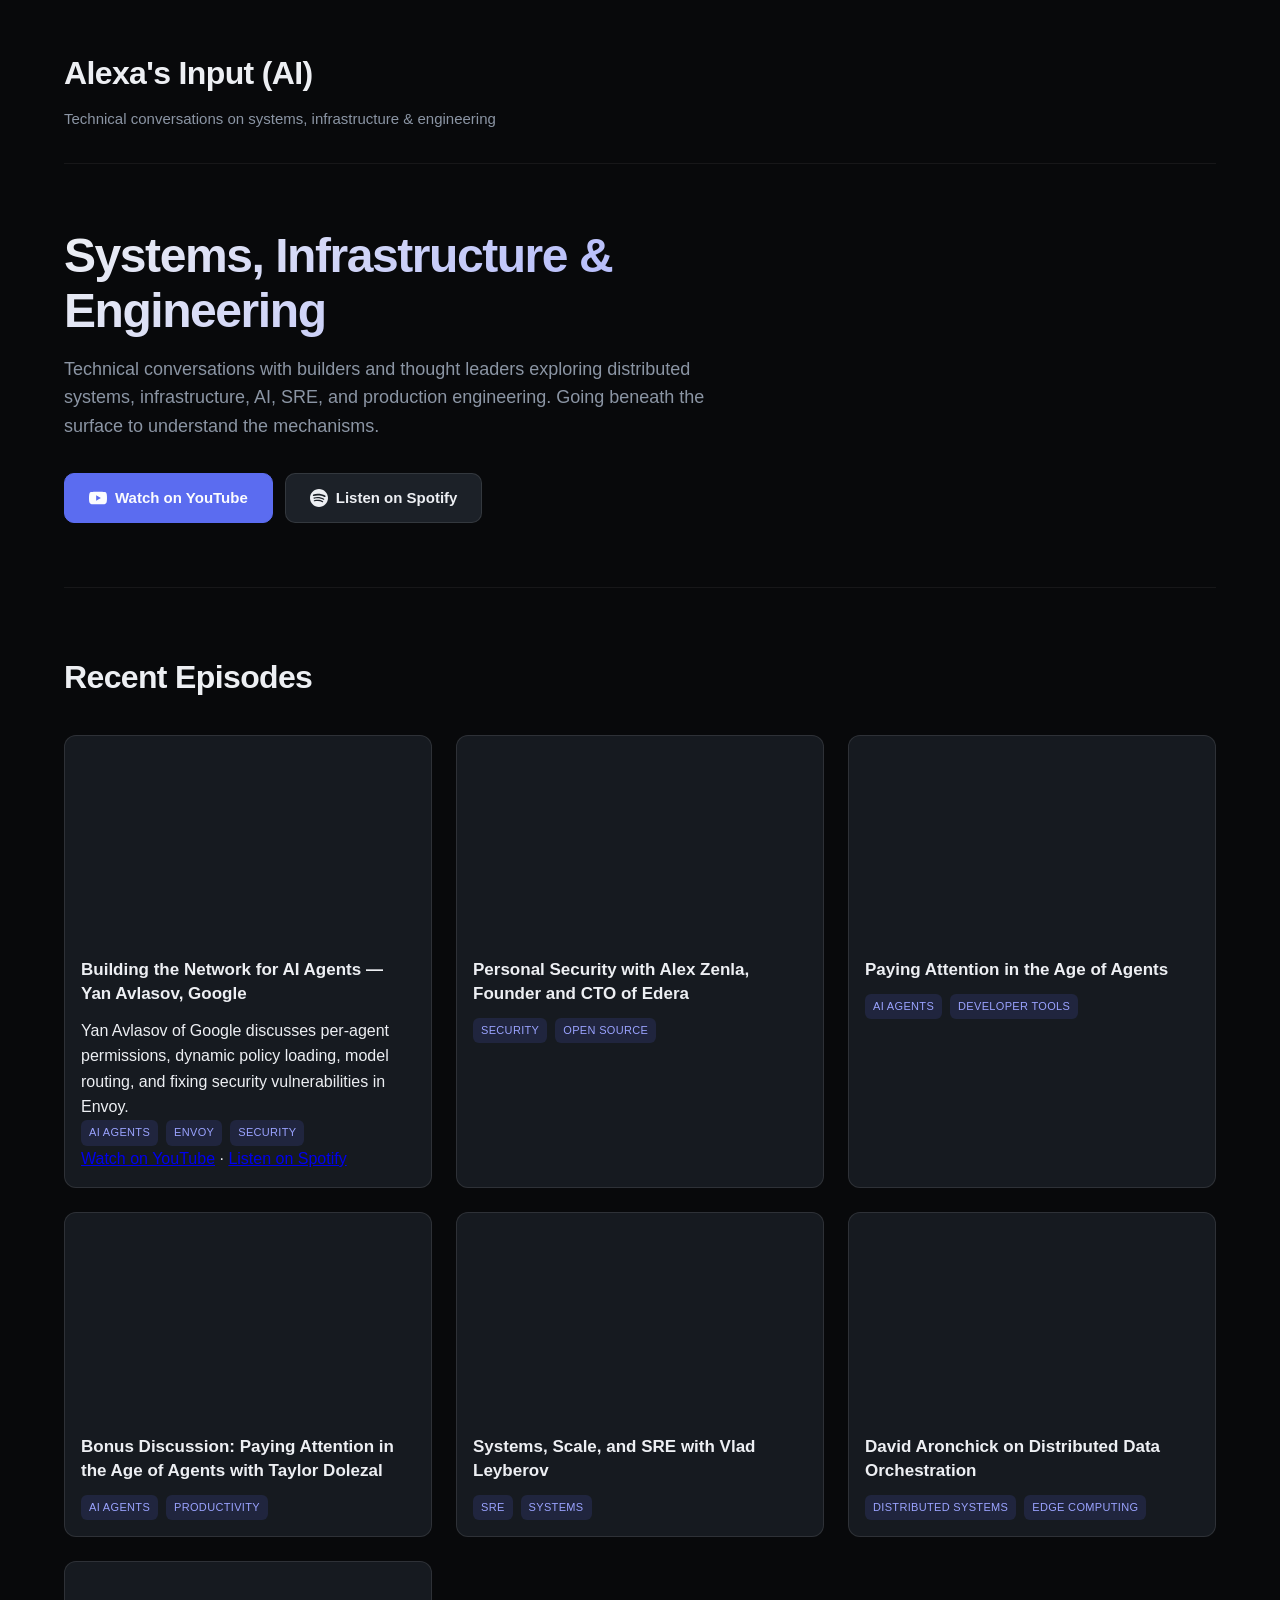
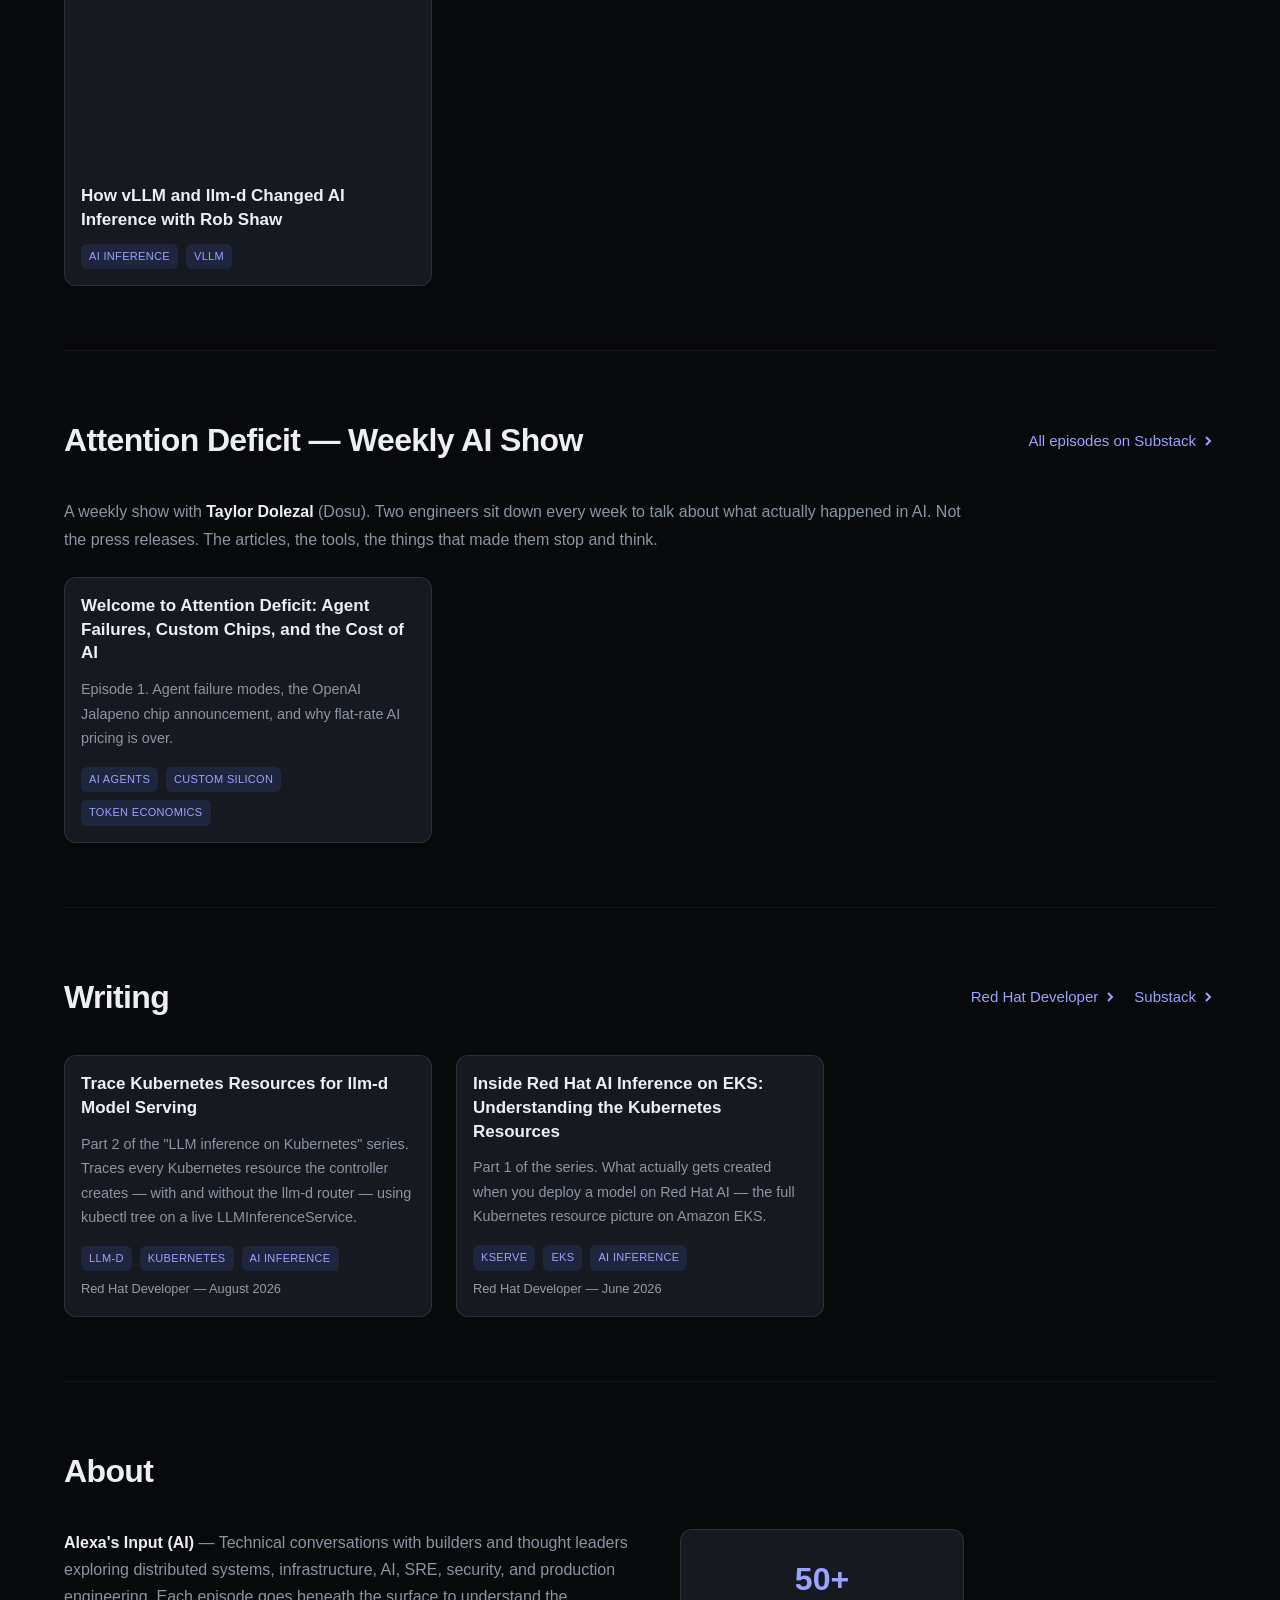
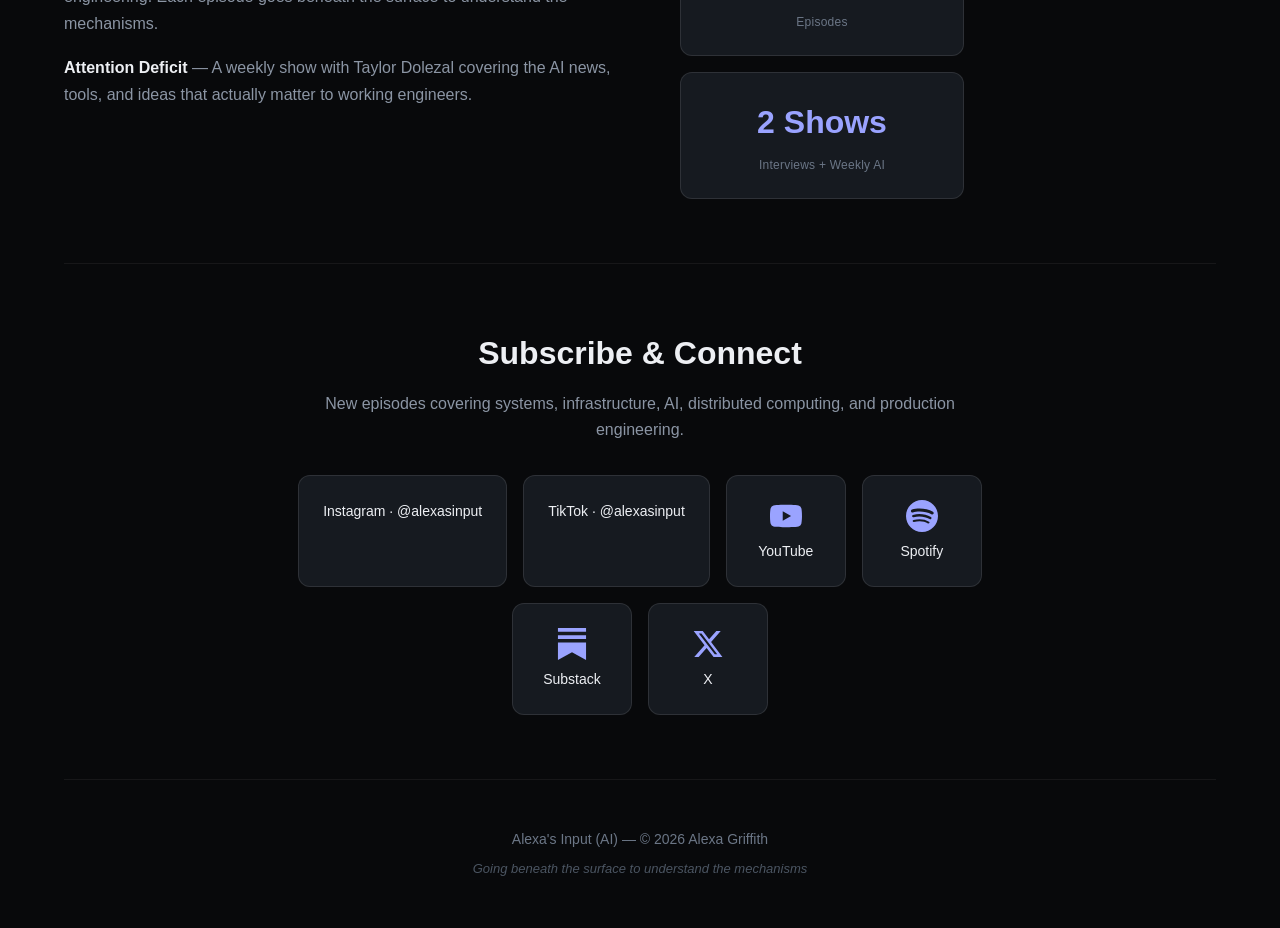
==== commit 4524dcf8: "Add podcast social links and improve search metadata" ====
--- a/index.html
+++ b/index.html
@@ -7,7 +7,7 @@
   <!-- Primary Meta Tags -->
   <title>Alexa's Input (AI) — Technical Podcast on Systems & Infrastructure</title>
   <meta name="title" content="Alexa's Input (AI) — Technical Podcast on Systems & Infrastructure">
-  <meta name="description" content="Technical conversations with builders and thought leaders exploring systems, infrastructure, AI, distributed computing, and production engineering. Going beneath the surface to understand the mechanisms.">
+  <meta name="description" content="Alexa Griffith interviews engineers building AI infrastructure, distributed systems, and production software. Watch episodes, listen, and read the show notes.">
   <meta name="keywords" content="systems podcast, infrastructure podcast, AI podcast, distributed systems, Kubernetes, SRE, technical podcast, production engineering, Alexa Griffith">
   <meta name="author" content="Alexa Griffith">
 
@@ -15,14 +15,17 @@
   <meta property="og:type" content="website">
   <meta property="og:url" content="https://alexasinputai.com/">
   <meta property="og:title" content="Alexa's Input (AI) — Technical Podcast on Systems & Infrastructure">
-  <meta property="og:description" content="Technical conversations with builders and thought leaders exploring systems, infrastructure, AI, and production engineering.">
+  <meta property="og:description" content="Alexa Griffith interviews engineers building AI infrastructure, distributed systems, and production software. Watch episodes, listen, and read the show notes.">
   <meta property="og:image" content="https://alexasinputai.com/og-image.png">
+
+  <meta property="og:site_name" content="Alexa's Input (AI)">
+  <meta property="og:image:alt" content="Alexa's Input (AI), hosted by Alexa Griffith">
 
   <!-- Twitter -->
   <meta property="twitter:card" content="summary_large_image">
   <meta property="twitter:url" content="https://alexasinputai.com/">
   <meta property="twitter:title" content="Alexa's Input (AI) — Technical Podcast on Systems & Infrastructure">
-  <meta property="twitter:description" content="Technical conversations with builders and thought leaders exploring systems, infrastructure, AI, and production engineering.">
+  <meta property="twitter:description" content="Alexa Griffith interviews engineers building AI infrastructure, distributed systems, and production software. Watch episodes, listen, and read the show notes.">
   <meta property="twitter:image" content="https://alexasinputai.com/og-image.png">
 
   <!-- Canonical URL -->
@@ -33,20 +36,35 @@
 
   <!-- Structured Data / JSON-LD for Podcast -->
   <script type="application/ld+json">
-  {
-    "@context": "https://schema.org",
-    "@type": "PodcastSeries",
-    "name": "Alexa's Input (AI)",
-    "description": "Technical conversations with builders and thought leaders exploring distributed systems, infrastructure, AI, SRE, security, and production engineering.",
-    "url": "https://alexasinputai.com/",
-    "author": {
-      "@type": "Person",
-      "name": "Alexa Griffith"
-    },
-    "genre": ["Technology", "Infrastructure", "Systems", "AI", "SRE"],
-    "keywords": "distributed systems, infrastructure, AI, SRE, Kubernetes, production engineering, technical podcast",
-    "inLanguage": "en-US"
-  }
+{
+  "@context": "https://schema.org",
+  "@type": "PodcastSeries",
+  "name": "Alexa's Input (AI)",
+  "description": "Alexa Griffith interviews engineers building AI infrastructure, distributed systems, and production software. Watch episodes, listen, and read the show notes.",
+  "url": "https://alexasinputai.com/",
+  "author": {
+    "@type": "Person",
+    "name": "Alexa Griffith",
+    "url": "https://alexagriffith.com/"
+  },
+  "genre": [
+    "Technology",
+    "Infrastructure",
+    "Systems",
+    "AI",
+    "SRE"
+  ],
+  "keywords": "distributed systems, infrastructure, AI, SRE, Kubernetes, production engineering, technical podcast",
+  "inLanguage": "en-US",
+  "@id": "https://alexasinputai.com/#podcast",
+  "sameAs": [
+    "https://www.youtube.com/@alexasinput",
+    "https://open.spotify.com/show/1tnV8Qk6SEw1Dr9Tqikr0H",
+    "https://alexasinput.substack.com/",
+    "https://www.instagram.com/alexasinput/",
+    "https://www.tiktok.com/@alexasinput"
+  ]
+}
   </script>
 
   <link rel="stylesheet" href="styles.css">
@@ -96,6 +114,7 @@
           </div>
           <div class="episode-content">
             <h3 class="episode-title">Building the Network for AI Agents — Yan Avlasov, Google</h3>
+            <p>Yan Avlasov of Google discusses per-agent permissions, dynamic policy loading, model routing, and fixing security vulnerabilities in Envoy.</p>
             <div class="episode-tags"><span class="tag">AI Agents</span><span class="tag">Envoy</span><span class="tag">Security</span></div>
             <p><a href="https://youtu.be/IT41K43aqTk">Watch on YouTube</a> · <a href="https://open.spotify.com/episode/7xHKAMD94c0uIFErPzpAWw">Listen on Spotify</a></p>
           </div>
@@ -304,6 +323,8 @@
           New episodes covering systems, infrastructure, AI, distributed computing, and production engineering.
         </p>
         <div class="platform-links">
+          <a href="https://www.instagram.com/alexasinput/" class="platform-link" target="_blank" rel="noopener"><span>Instagram · @alexasinput</span></a>
+          <a href="https://www.tiktok.com/@alexasinput" class="platform-link" target="_blank" rel="noopener"><span>TikTok · @alexasinput</span></a>
           <a href="https://youtube.com/@alexasinput" class="platform-link" target="_blank" rel="noopener">
             <svg class="platform-icon" viewBox="0 0 24 24" fill="currentColor"><path d="M23.498 6.186a3.016 3.016 0 0 0-2.122-2.136C19.505 3.545 12 3.545 12 3.545s-7.505 0-9.377.505A3.017 3.017 0 0 0 .502 6.186C0 8.07 0 12 0 12s0 3.93.502 5.814a3.016 3.016 0 0 0 2.122 2.136c1.871.505 9.376.505 9.376.505s7.505 0 9.377-.505a3.015 3.015 0 0 0 2.122-2.136C24 15.93 24 12 24 12s0-3.93-.502-5.814zM9.545 15.568V8.432L15.818 12l-6.273 3.568z"/></svg>
             <span>YouTube</span>
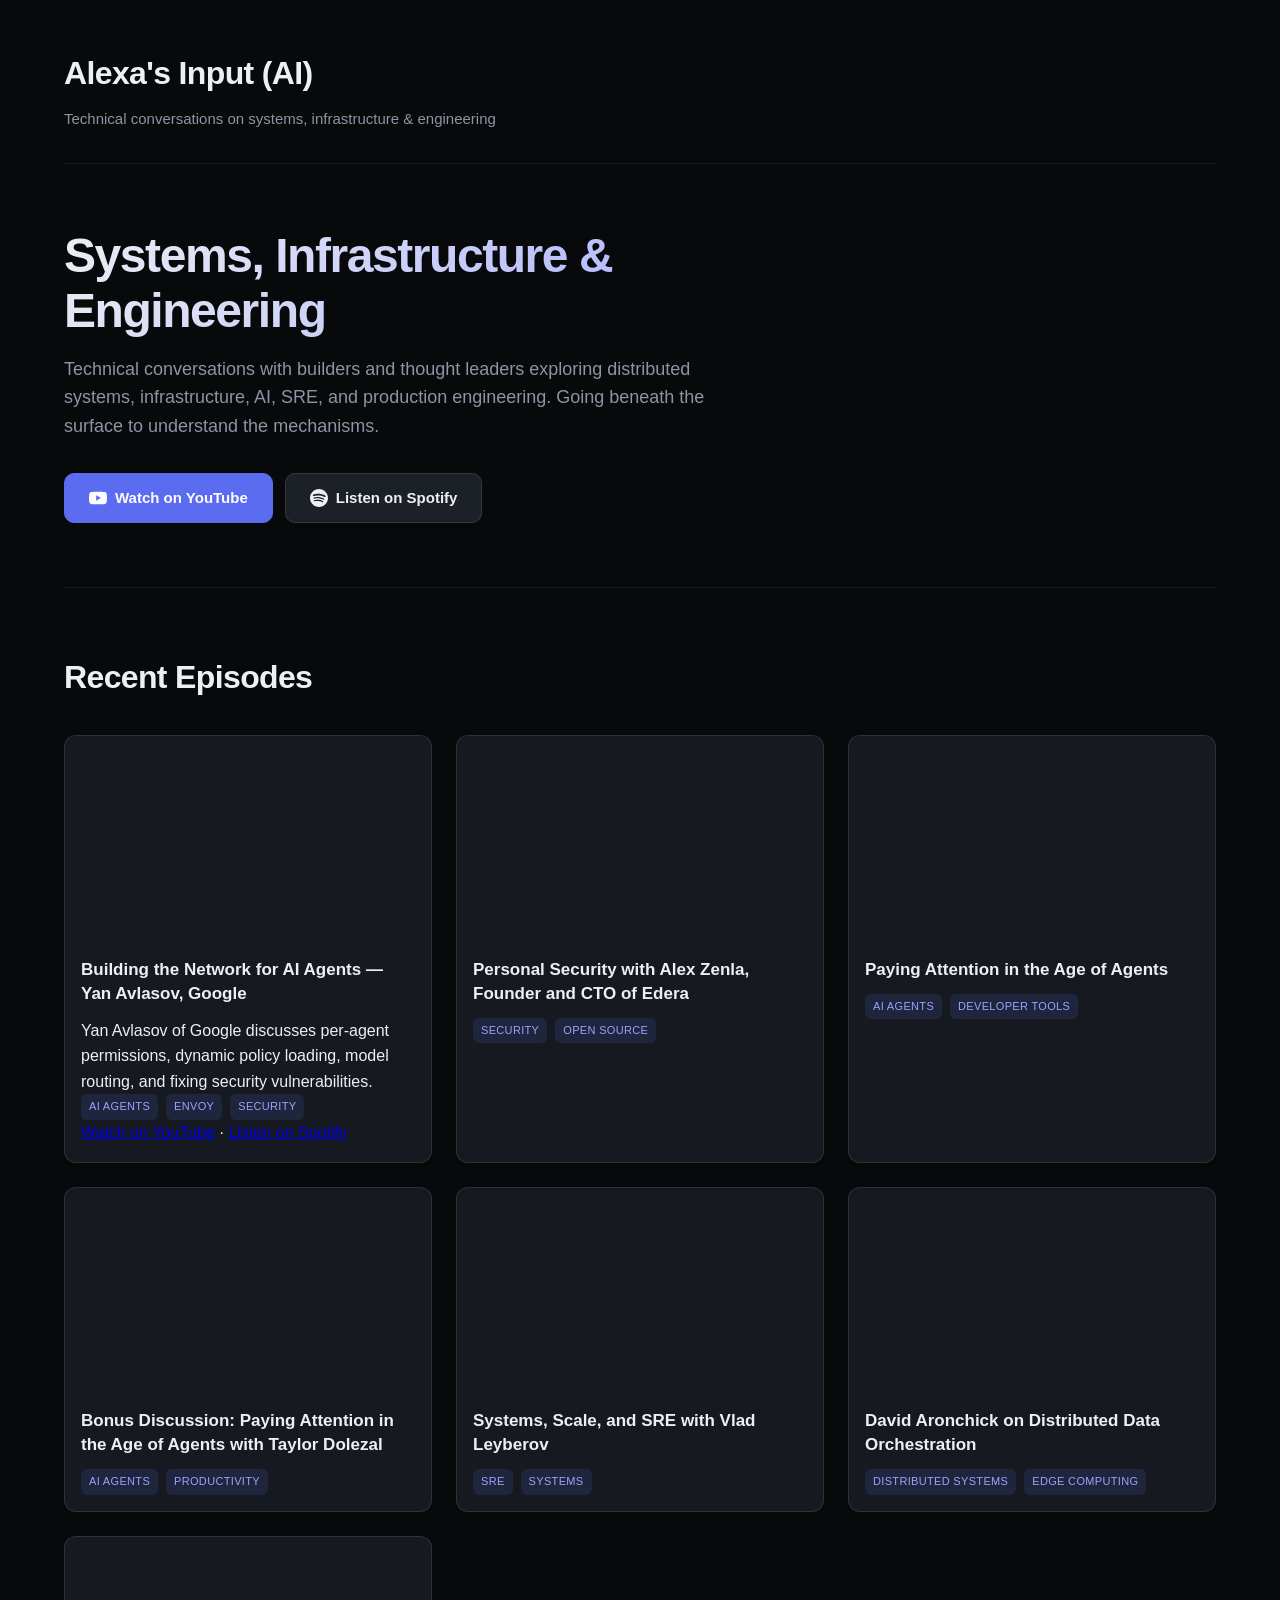
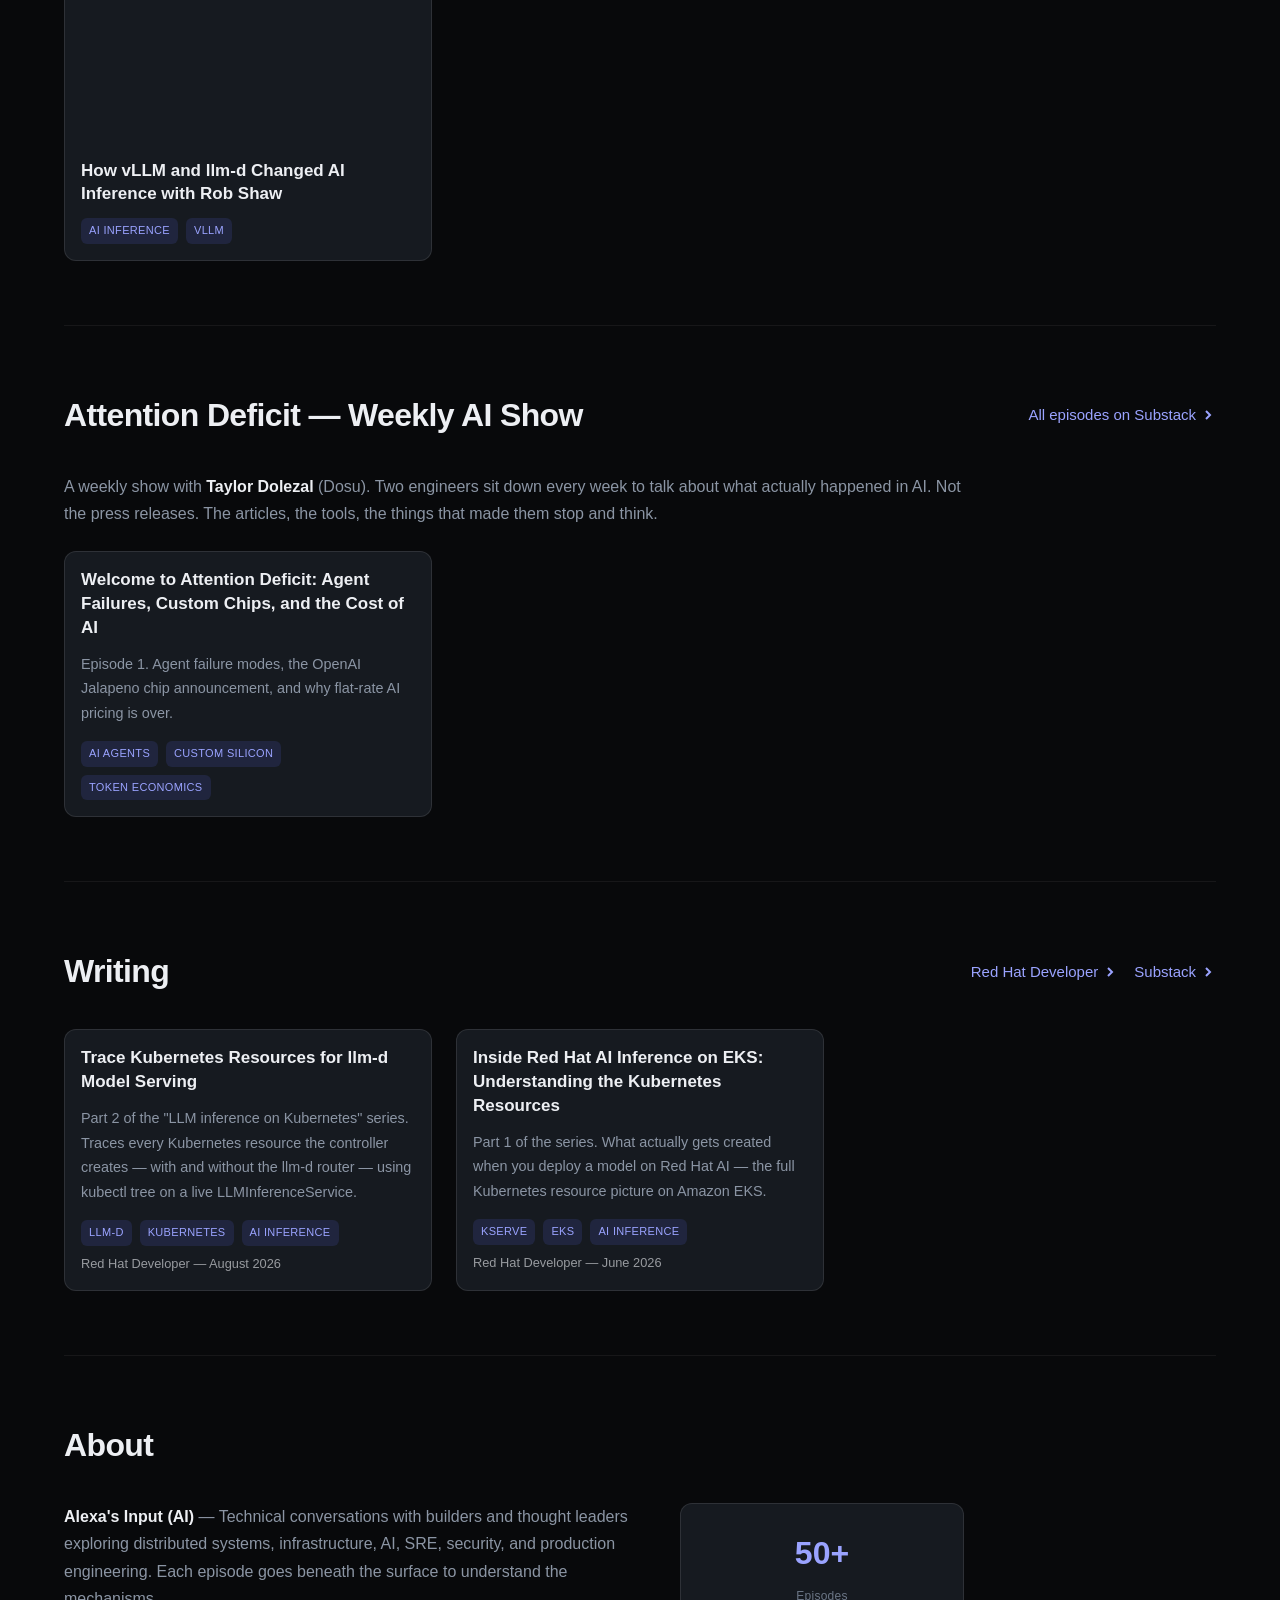
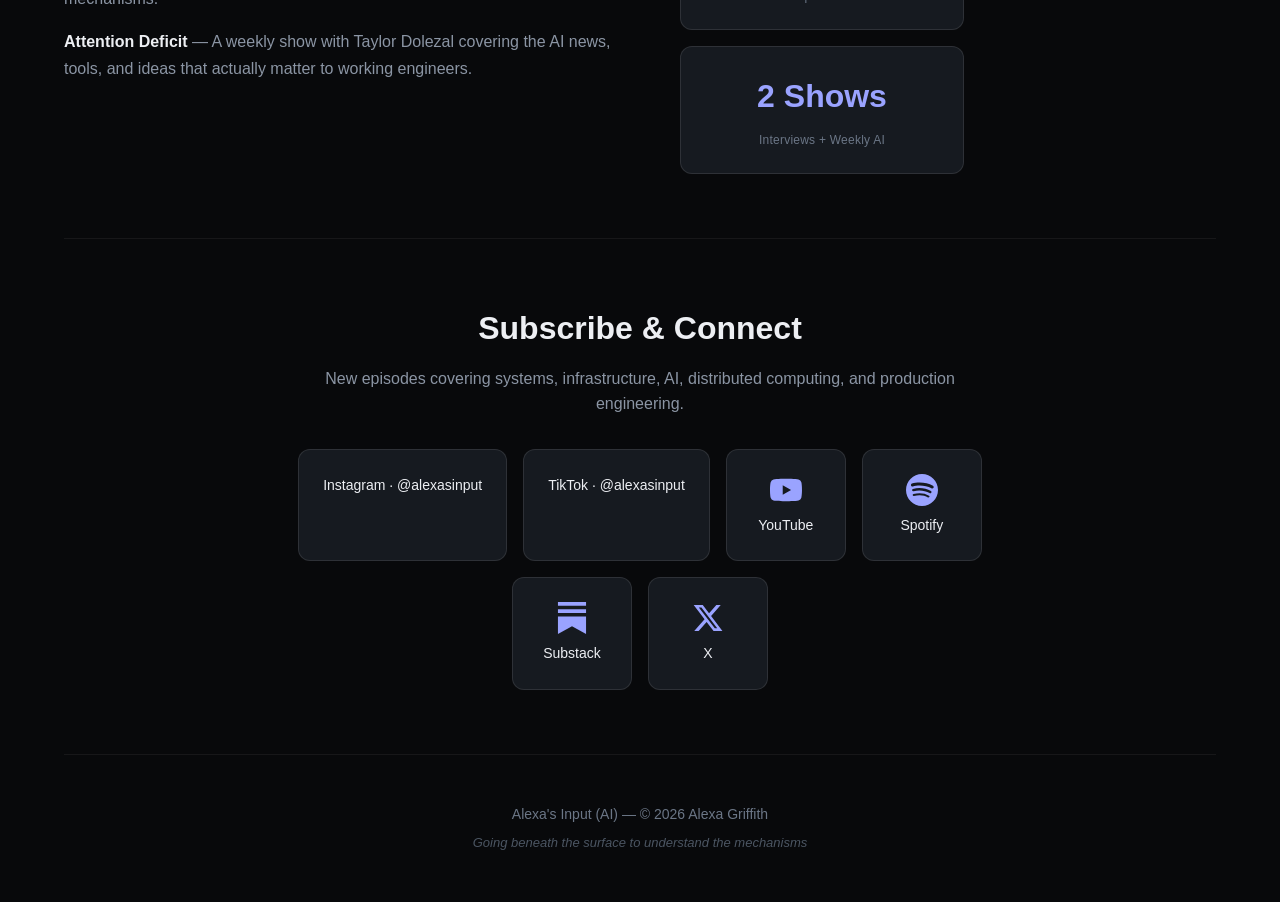
==== commit 84515966: "Broaden Yan episode security summary" ====
--- a/index.html
+++ b/index.html
@@ -114,7 +114,7 @@
           </div>
           <div class="episode-content">
             <h3 class="episode-title">Building the Network for AI Agents — Yan Avlasov, Google</h3>
-            <p>Yan Avlasov of Google discusses per-agent permissions, dynamic policy loading, model routing, and fixing security vulnerabilities in Envoy.</p>
+            <p>Yan Avlasov of Google discusses per-agent permissions, dynamic policy loading, model routing, and fixing security vulnerabilities.</p>
             <div class="episode-tags"><span class="tag">AI Agents</span><span class="tag">Envoy</span><span class="tag">Security</span></div>
             <p><a href="https://youtu.be/IT41K43aqTk">Watch on YouTube</a> · <a href="https://open.spotify.com/episode/7xHKAMD94c0uIFErPzpAWw">Listen on Spotify</a></p>
           </div>
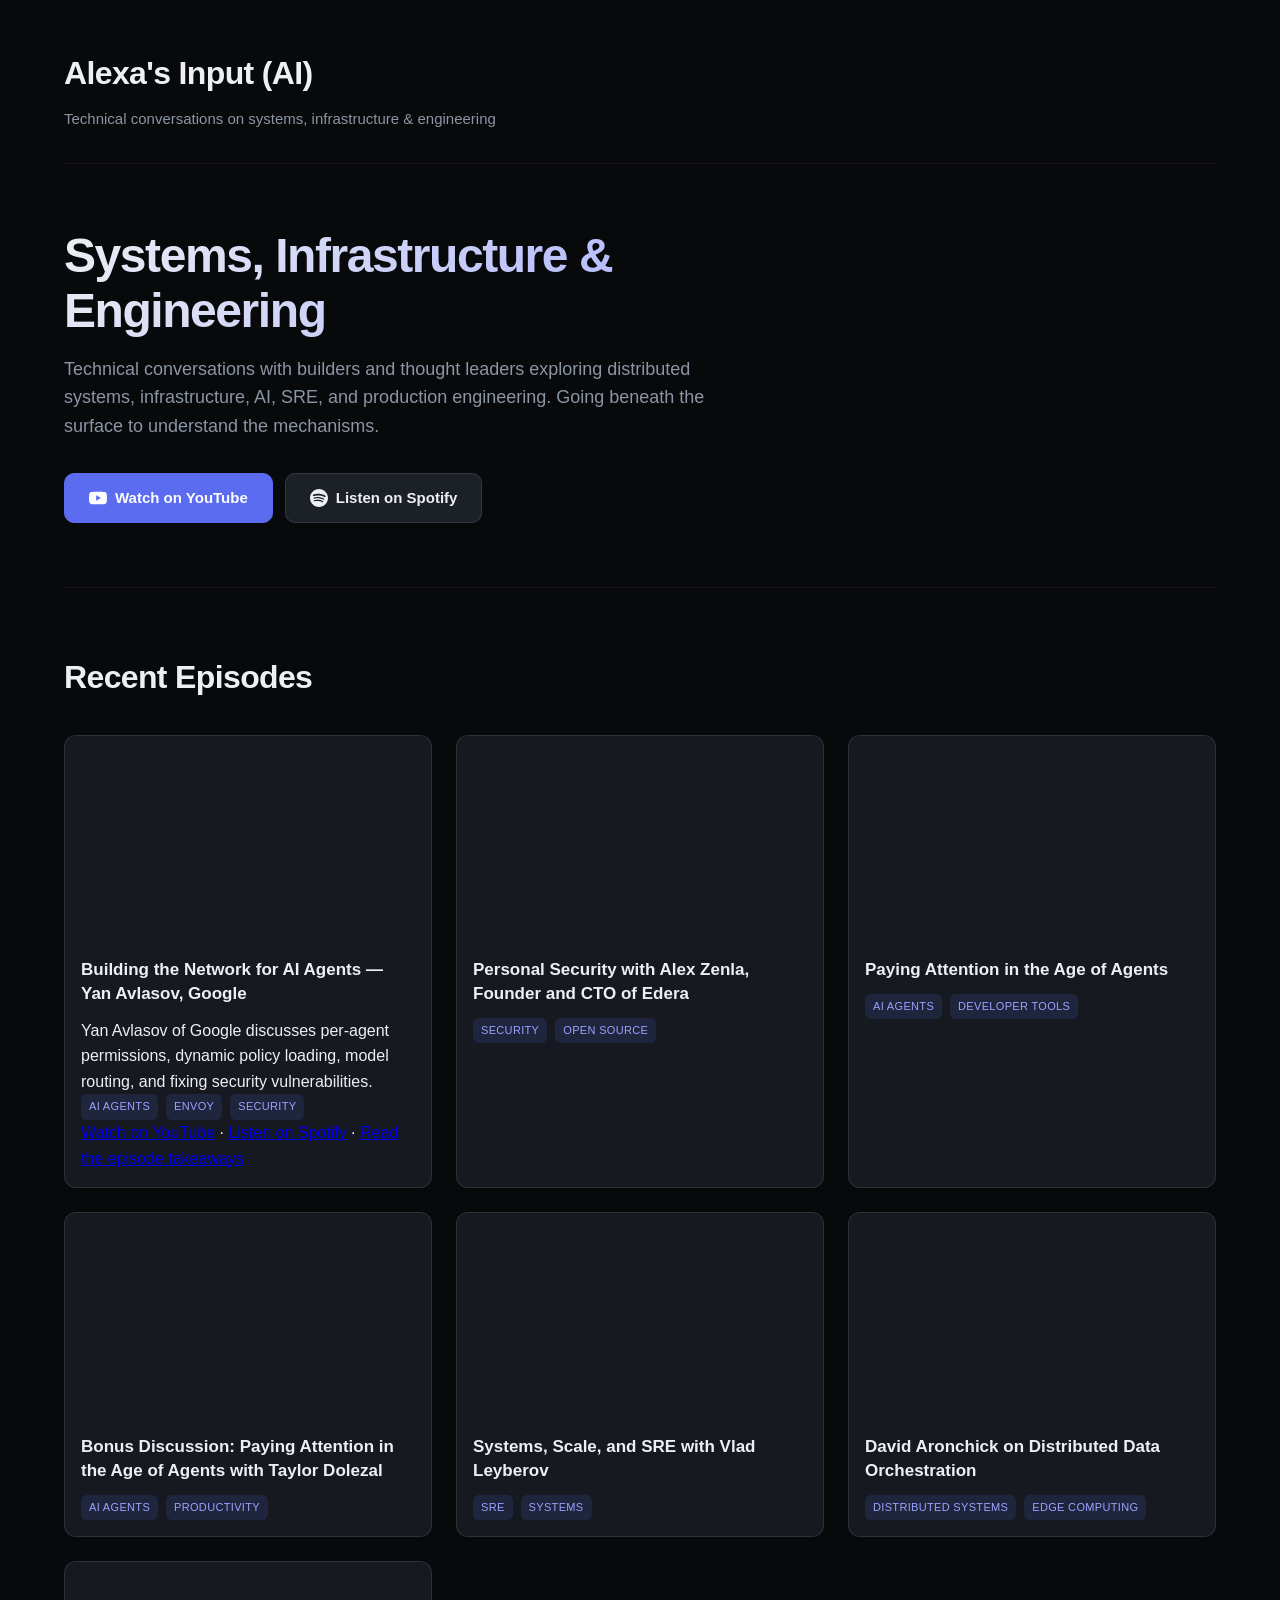
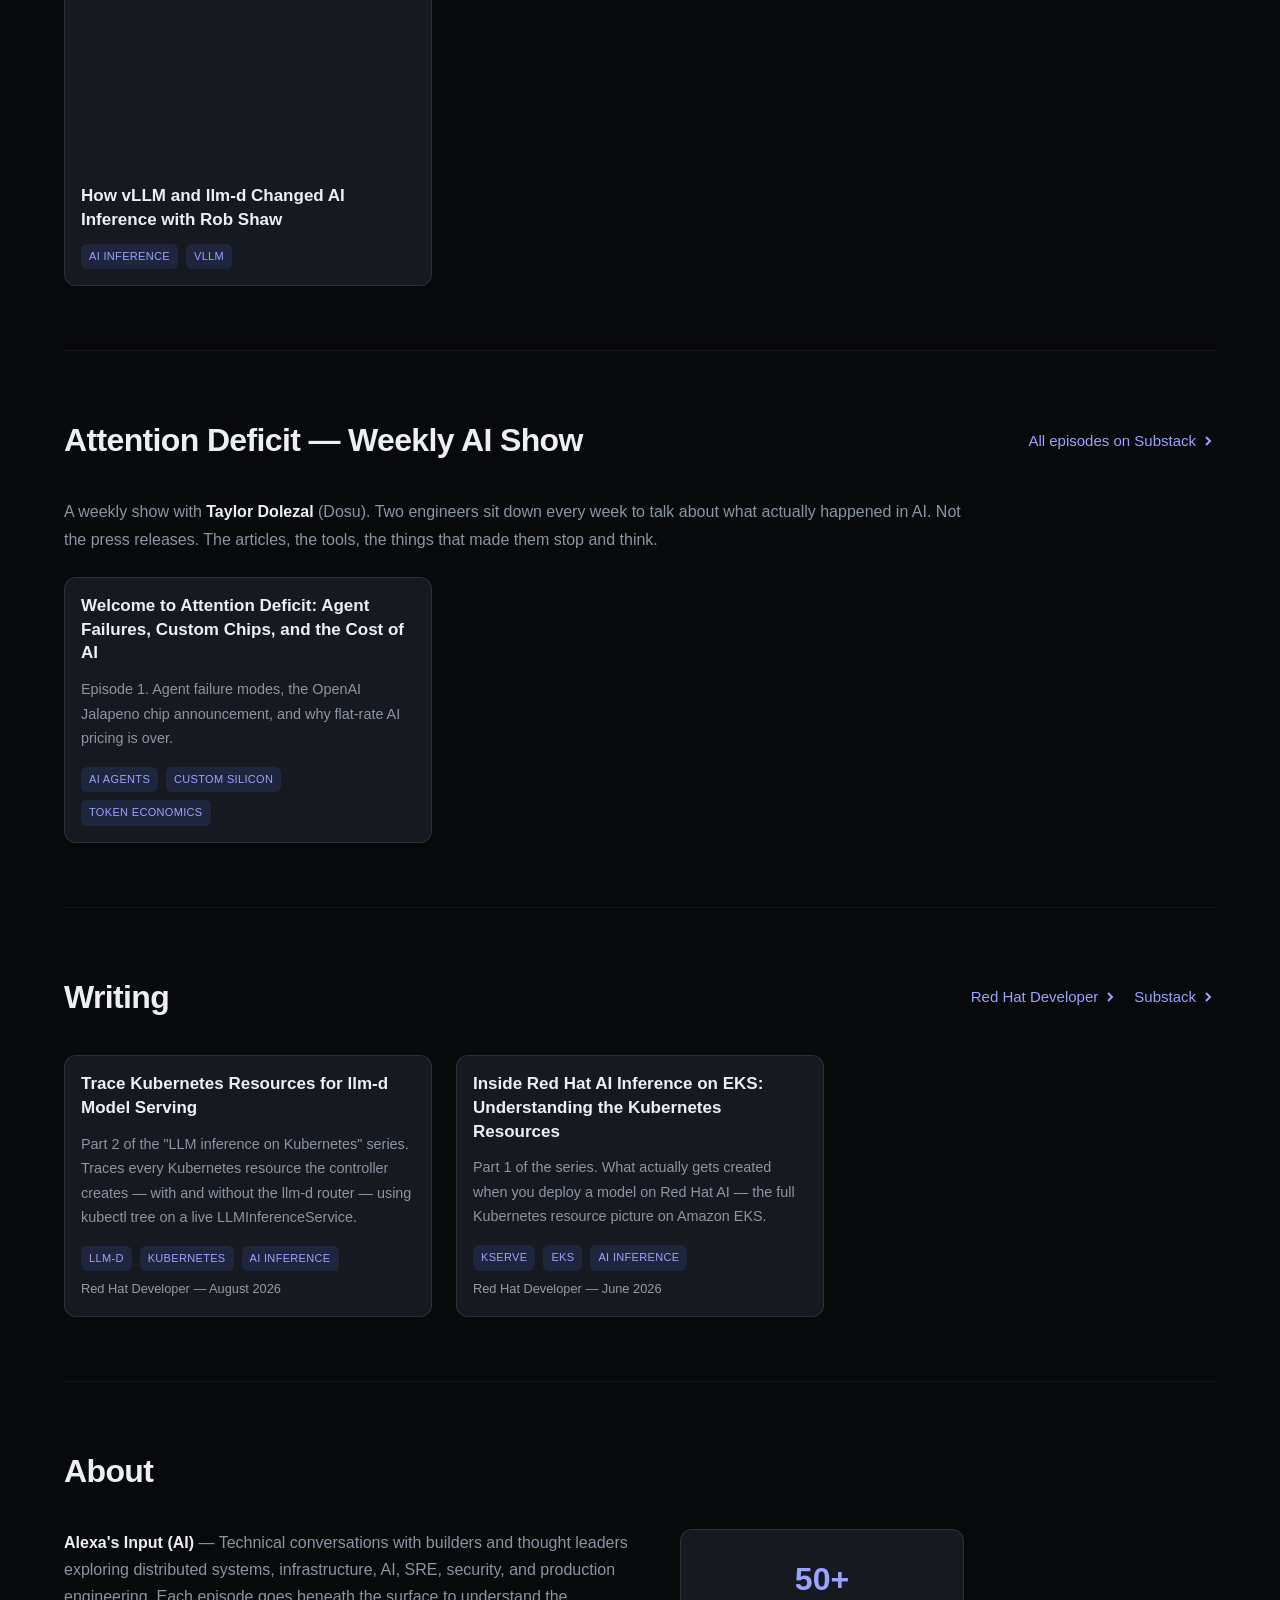
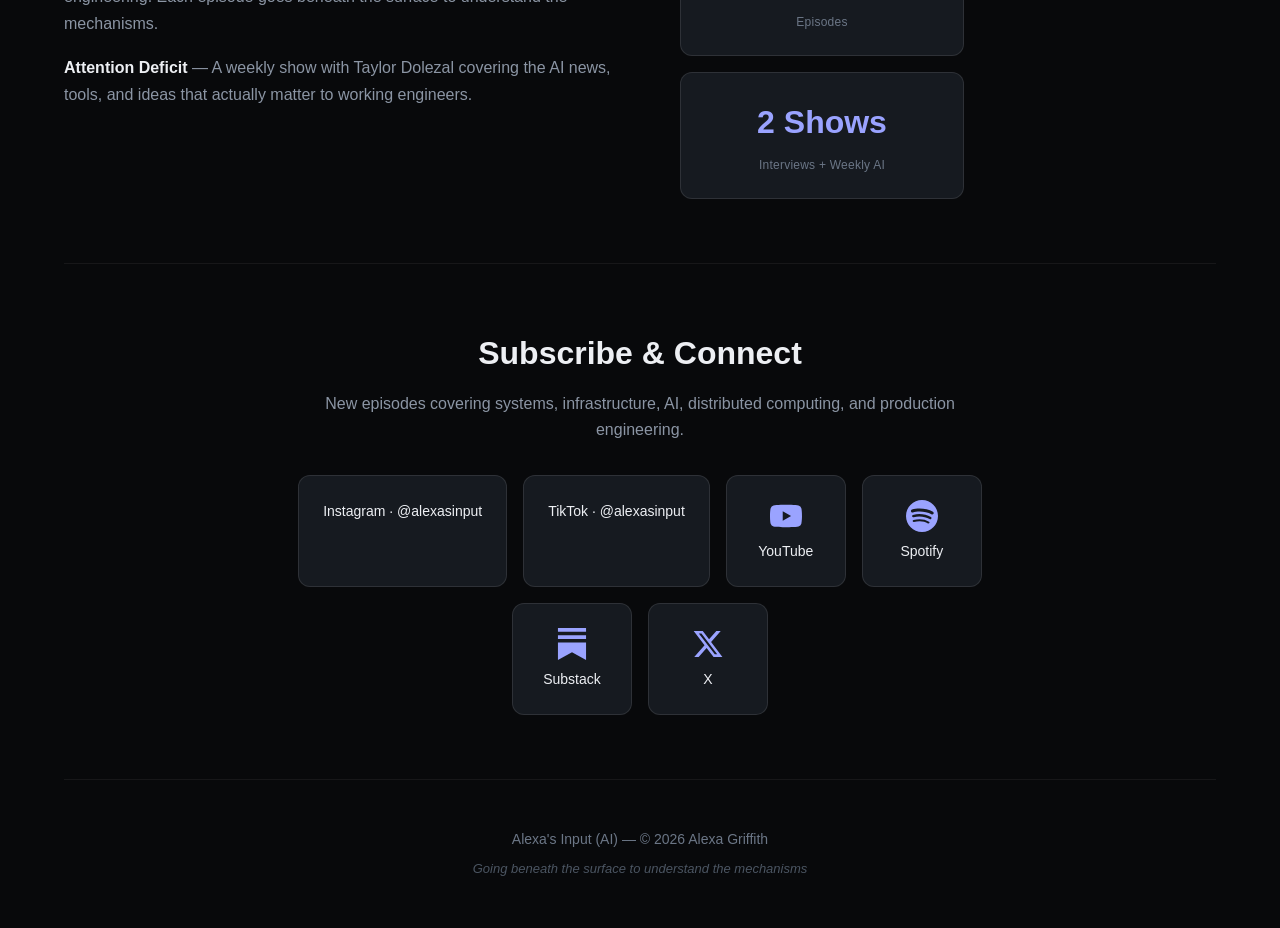
==== commit e873a863: "Link published Yan episode takeaways" ====
--- a/index.html
+++ b/index.html
@@ -116,7 +116,7 @@
             <h3 class="episode-title">Building the Network for AI Agents — Yan Avlasov, Google</h3>
             <p>Yan Avlasov of Google discusses per-agent permissions, dynamic policy loading, model routing, and fixing security vulnerabilities.</p>
             <div class="episode-tags"><span class="tag">AI Agents</span><span class="tag">Envoy</span><span class="tag">Security</span></div>
-            <p><a href="https://youtu.be/IT41K43aqTk">Watch on YouTube</a> · <a href="https://open.spotify.com/episode/7xHKAMD94c0uIFErPzpAWw">Listen on Spotify</a></p>
+            <p><a href="https://youtu.be/IT41K43aqTk">Watch on YouTube</a> · <a href="https://open.spotify.com/episode/7xHKAMD94c0uIFErPzpAWw">Listen on Spotify</a> · <a href="https://alexasinput.substack.com/p/building-the-network-for-ai-agents">Read the episode takeaways</a></p>
           </div>
         </article>
 
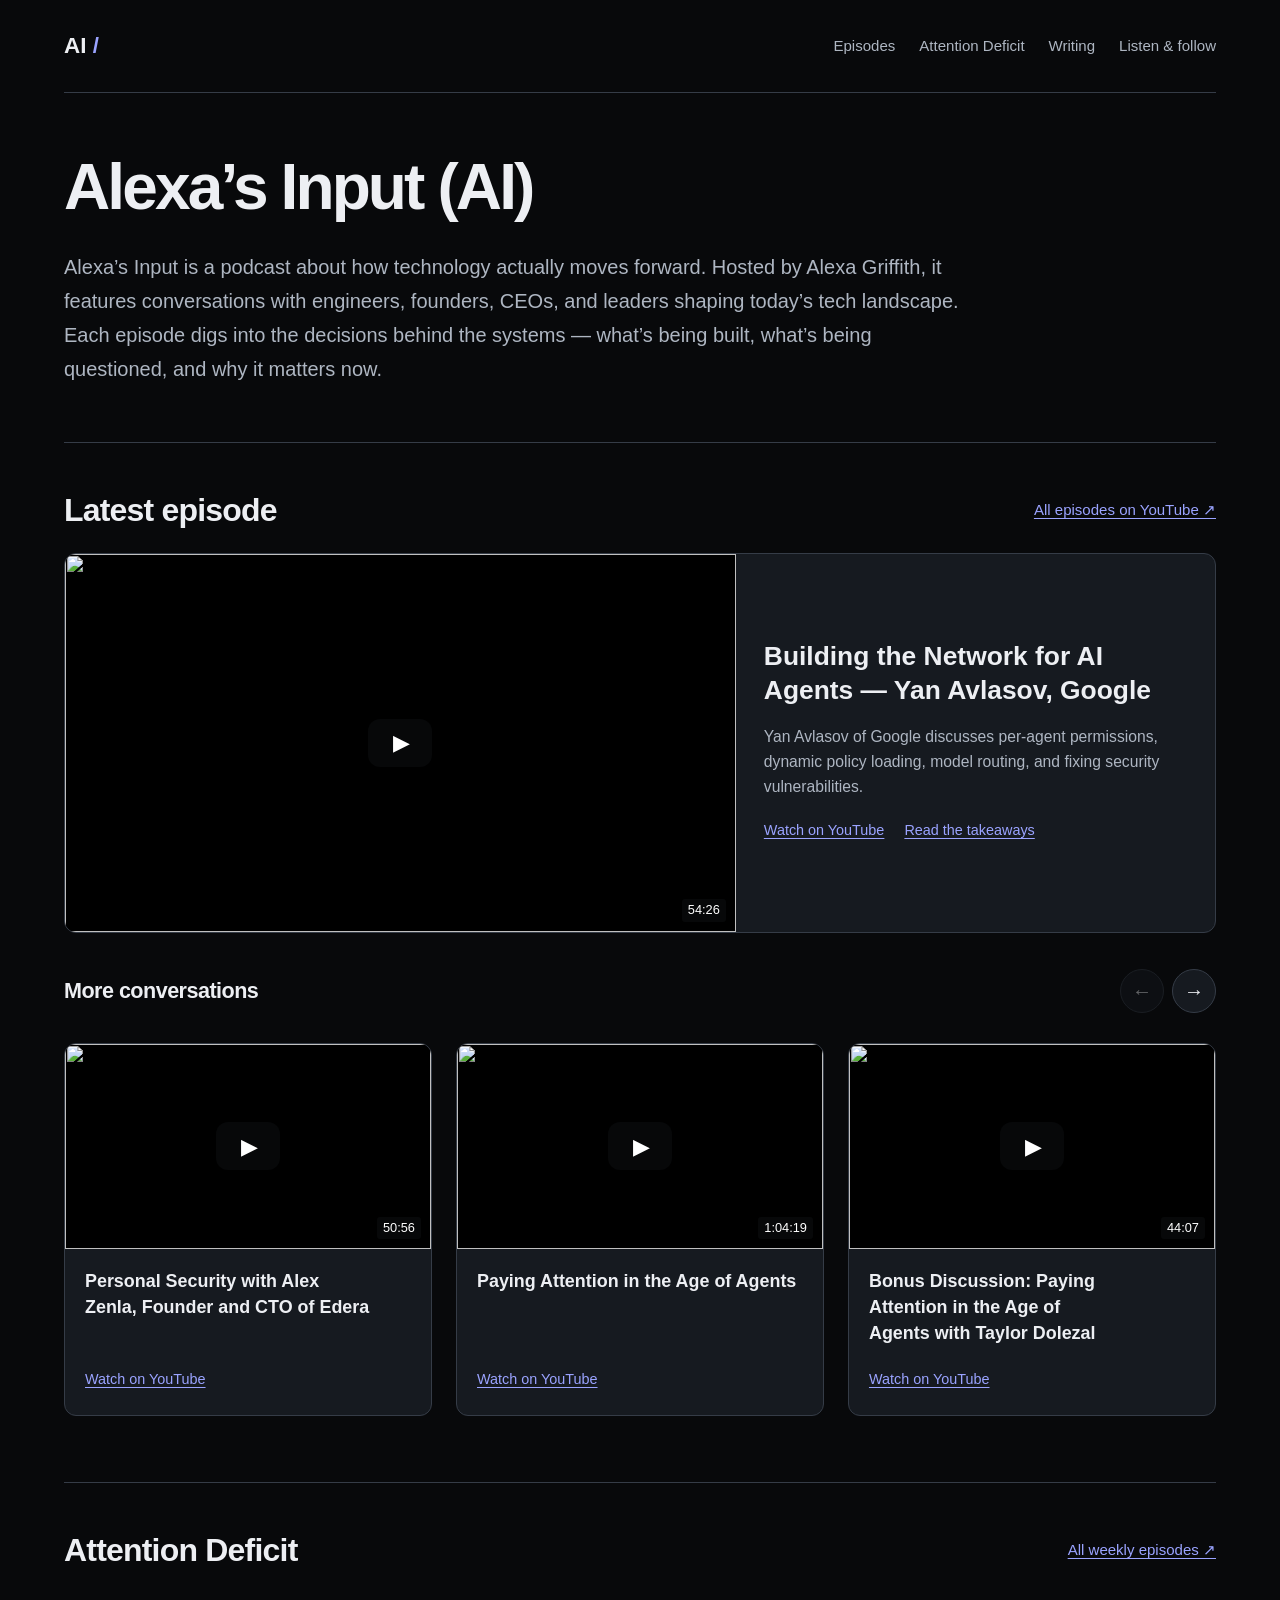
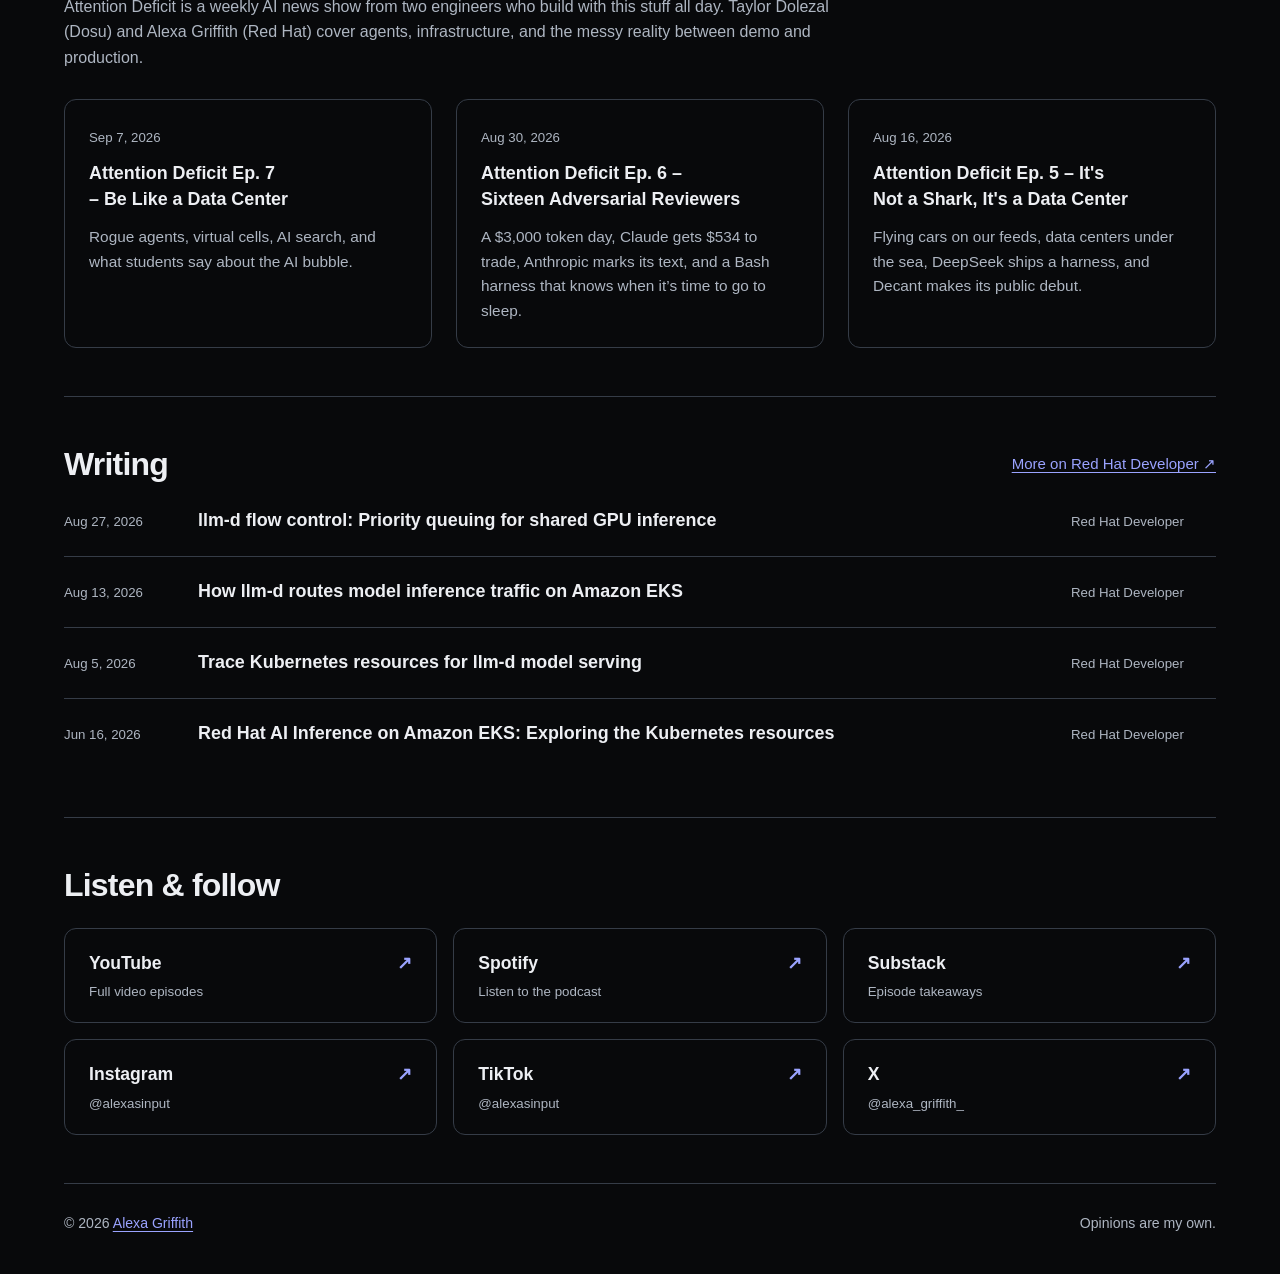
==== commit 7660d6d9: "Restore episode carousel and align website with published content" ====
--- a/index.html
+++ b/index.html
@@ -2,359 +2,481 @@
 <html lang="en">
 <head>
   <meta charset="UTF-8">
-  <meta name="viewport" content="width=device-width, initial-scale=1.0">
-
-  <!-- Primary Meta Tags -->
-  <title>Alexa's Input (AI) — Technical Podcast on Systems & Infrastructure</title>
-  <meta name="title" content="Alexa's Input (AI) — Technical Podcast on Systems & Infrastructure">
-  <meta name="description" content="Alexa Griffith interviews engineers building AI infrastructure, distributed systems, and production software. Watch episodes, listen, and read the show notes.">
-  <meta name="keywords" content="systems podcast, infrastructure podcast, AI podcast, distributed systems, Kubernetes, SRE, technical podcast, production engineering, Alexa Griffith">
-  <meta name="author" content="Alexa Griffith">
-
-  <!-- Open Graph / Facebook -->
+  <meta name="viewport" content="width=device-width, initial-scale=1">
+  <meta name="theme-color" content="#08090b">
+  <title>Alexa’s Input (AI) — Podcast with Alexa Griffith</title>
+  <meta name="description" content="Alexa’s Input is a podcast about how technology actually moves forward.">
+  <link rel="canonical" href="https://alexasinputai.com/">
   <meta property="og:type" content="website">
   <meta property="og:url" content="https://alexasinputai.com/">
-  <meta property="og:title" content="Alexa's Input (AI) — Technical Podcast on Systems & Infrastructure">
-  <meta property="og:description" content="Alexa Griffith interviews engineers building AI infrastructure, distributed systems, and production software. Watch episodes, listen, and read the show notes.">
-  <meta property="og:image" content="https://alexasinputai.com/og-image.png">
-
-  <meta property="og:site_name" content="Alexa's Input (AI)">
-  <meta property="og:image:alt" content="Alexa's Input (AI), hosted by Alexa Griffith">
-
-  <!-- Twitter -->
-  <meta property="twitter:card" content="summary_large_image">
-  <meta property="twitter:url" content="https://alexasinputai.com/">
-  <meta property="twitter:title" content="Alexa's Input (AI) — Technical Podcast on Systems & Infrastructure">
-  <meta property="twitter:description" content="Alexa Griffith interviews engineers building AI infrastructure, distributed systems, and production software. Watch episodes, listen, and read the show notes.">
-  <meta property="twitter:image" content="https://alexasinputai.com/og-image.png">
-
-  <!-- Canonical URL -->
-  <link rel="canonical" href="https://alexasinputai.com/">
-
-  <!-- Favicon -->
-  <link rel="icon" type="image/svg+xml" href="data:image/svg+xml,<svg xmlns='http://www.w3.org/2000/svg' viewBox='0 0 100 100'><text y='.9em' font-size='90'>🎙️</text></svg>">
-
-  <!-- Structured Data / JSON-LD for Podcast -->
+  <meta property="og:title" content="Alexa’s Input (AI) — Podcast with Alexa Griffith">
+  <meta property="og:description" content="Alexa’s Input is a podcast about how technology actually moves forward.">
+  <meta property="og:site_name" content="Alexa’s Input (AI)">
+  <meta property="og:image" content="https://alexasinputai.com/assets/alexas-input-logo.png">
+  <meta property="og:image:width" content="1536">
+  <meta property="og:image:height" content="1024">
+  <meta property="og:image:alt" content="Alexa’s Input podcast artwork">
+  <meta name="twitter:card" content="summary_large_image">
+  <meta name="twitter:title" content="Alexa’s Input (AI) — Podcast with Alexa Griffith">
+  <meta name="twitter:description" content="Alexa’s Input is a podcast about how technology actually moves forward.">
+  <meta name="twitter:image" content="https://alexasinputai.com/assets/alexas-input-logo.png">
+  <meta name="twitter:image:alt" content="Alexa’s Input podcast artwork">
+  <link rel="icon" type="image/svg+xml" href="favicon.svg">
+  <link rel="preconnect" href="https://i.ytimg.com">
+  <link rel="stylesheet" href="styles.css">
+  <script src="site.js" defer></script>
   <script type="application/ld+json">
 {
   "@context": "https://schema.org",
-  "@type": "PodcastSeries",
-  "name": "Alexa's Input (AI)",
-  "description": "Alexa Griffith interviews engineers building AI infrastructure, distributed systems, and production software. Watch episodes, listen, and read the show notes.",
-  "url": "https://alexasinputai.com/",
-  "author": {
-    "@type": "Person",
-    "name": "Alexa Griffith",
-    "url": "https://alexagriffith.com/"
-  },
-  "genre": [
-    "Technology",
-    "Infrastructure",
-    "Systems",
-    "AI",
-    "SRE"
-  ],
-  "keywords": "distributed systems, infrastructure, AI, SRE, Kubernetes, production engineering, technical podcast",
-  "inLanguage": "en-US",
-  "@id": "https://alexasinputai.com/#podcast",
-  "sameAs": [
-    "https://www.youtube.com/@alexasinput",
-    "https://open.spotify.com/show/1tnV8Qk6SEw1Dr9Tqikr0H",
-    "https://alexasinput.substack.com/",
-    "https://www.instagram.com/alexasinput/",
-    "https://www.tiktok.com/@alexasinput"
+  "@graph": [
+    {
+      "@type": "WebSite",
+      "@id": "https://alexasinputai.com/#website",
+      "url": "https://alexasinputai.com/",
+      "name": "Alexa’s Input (AI)",
+      "inLanguage": "en"
+    },
+    {
+      "@type": "Person",
+      "@id": "https://alexagriffith.com/#person",
+      "name": "Alexa Griffith",
+      "url": "https://alexagriffith.com/"
+    },
+    {
+      "@type": "PodcastSeries",
+      "@id": "https://alexasinputai.com/#podcast",
+      "url": "https://alexasinputai.com/",
+      "name": "Alexa’s Input (AI)",
+      "description": "Alexa’s Input is a podcast about how technology actually moves forward. Hosted by Alexa Griffith, it features conversations with engineers, founders, CEOs, and leaders shaping today’s tech landscape. Each episode digs into the decisions behind the systems — what’s being built, what’s being questioned, and why it matters now.",
+      "author": {
+        "@id": "https://alexagriffith.com/#person"
+      },
+      "inLanguage": "en",
+      "image": "https://alexasinputai.com/assets/alexas-input-logo.png",
+      "sameAs": [
+        "https://www.youtube.com/@alexasinput",
+        "https://open.spotify.com/show/1tnV8Qk6SEw1Dr9Tqikr0H",
+        "https://alexasinput.substack.com/",
+        "https://www.instagram.com/alexasinput/",
+        "https://www.tiktok.com/@alexasinput"
+      ]
+    },
+    {
+      "@type": "CollectionPage",
+      "@id": "https://alexasinputai.com/#webpage",
+      "url": "https://alexasinputai.com/",
+      "name": "Alexa’s Input (AI)",
+      "isPartOf": {
+        "@id": "https://alexasinputai.com/#website"
+      },
+      "about": {
+        "@id": "https://alexasinputai.com/#podcast"
+      },
+      "mainEntity": {
+        "@id": "https://alexasinputai.com/#episode-list"
+      }
+    },
+    {
+      "@type": "ItemList",
+      "@id": "https://alexasinputai.com/#episode-list",
+      "name": "Recent podcast episodes",
+      "itemListElement": [
+        {
+          "@type": "ListItem",
+          "position": 1,
+          "item": {
+            "@type": "PodcastEpisode",
+            "@id": "https://alexasinputai.com/#episode-IT41K43aqTk",
+            "url": "https://www.youtube.com/watch?v=IT41K43aqTk",
+            "name": "Building the Network for AI Agents — Yan Avlasov, Google",
+            "image": "https://i.ytimg.com/vi/IT41K43aqTk/hqdefault.jpg",
+            "timeRequired": "PT3266S",
+            "partOfSeries": {
+              "@id": "https://alexasinputai.com/#podcast"
+            },
+            "description": "Yan Avlasov of Google discusses per-agent permissions, dynamic policy loading, model routing, and fixing security vulnerabilities."
+          }
+        },
+        {
+          "@type": "ListItem",
+          "position": 2,
+          "item": {
+            "@type": "PodcastEpisode",
+            "@id": "https://alexasinputai.com/#episode-6kGM8jl-ekQ",
+            "url": "https://www.youtube.com/watch?v=6kGM8jl-ekQ",
+            "name": "Personal Security with Alex Zenla, Founder and CTO of Edera",
+            "image": "https://i.ytimg.com/vi/6kGM8jl-ekQ/hqdefault.jpg",
+            "timeRequired": "PT3056S",
+            "partOfSeries": {
+              "@id": "https://alexasinputai.com/#podcast"
+            }
+          }
+        },
+        {
+          "@type": "ListItem",
+          "position": 3,
+          "item": {
+            "@type": "PodcastEpisode",
+            "@id": "https://alexasinputai.com/#episode-HIGZb7KWMFM",
+            "url": "https://www.youtube.com/watch?v=HIGZb7KWMFM",
+            "name": "Paying Attention in the Age of Agents",
+            "image": "https://i.ytimg.com/vi/HIGZb7KWMFM/hqdefault.jpg",
+            "timeRequired": "PT3859S",
+            "partOfSeries": {
+              "@id": "https://alexasinputai.com/#podcast"
+            }
+          }
+        },
+        {
+          "@type": "ListItem",
+          "position": 4,
+          "item": {
+            "@type": "PodcastEpisode",
+            "@id": "https://alexasinputai.com/#episode-xxpsPIuwkjM",
+            "url": "https://www.youtube.com/watch?v=xxpsPIuwkjM",
+            "name": "Bonus Discussion: Paying Attention in the Age of Agents with Taylor Dolezal",
+            "image": "https://i.ytimg.com/vi/xxpsPIuwkjM/hqdefault.jpg",
+            "timeRequired": "PT2647S",
+            "partOfSeries": {
+              "@id": "https://alexasinputai.com/#podcast"
+            }
+          }
+        },
+        {
+          "@type": "ListItem",
+          "position": 5,
+          "item": {
+            "@type": "PodcastEpisode",
+            "@id": "https://alexasinputai.com/#episode-vTBjUEWQ4BM",
+            "url": "https://www.youtube.com/watch?v=vTBjUEWQ4BM",
+            "name": "Systems, Scale, and SRE with Vlad Leyberov",
+            "image": "https://i.ytimg.com/vi/vTBjUEWQ4BM/hqdefault.jpg",
+            "timeRequired": "PT3461S",
+            "partOfSeries": {
+              "@id": "https://alexasinputai.com/#podcast"
+            }
+          }
+        },
+        {
+          "@type": "ListItem",
+          "position": 6,
+          "item": {
+            "@type": "PodcastEpisode",
+            "@id": "https://alexasinputai.com/#episode-eI_kSVFU8Z0",
+            "url": "https://www.youtube.com/watch?v=eI_kSVFU8Z0",
+            "name": "David Aronchick on Distributed Data Orchestration with Expanso",
+            "image": "https://i.ytimg.com/vi/eI_kSVFU8Z0/hqdefault.jpg",
+            "timeRequired": "PT4653S",
+            "partOfSeries": {
+              "@id": "https://alexasinputai.com/#podcast"
+            }
+          }
+        },
+        {
+          "@type": "ListItem",
+          "position": 7,
+          "item": {
+            "@type": "PodcastEpisode",
+            "@id": "https://alexasinputai.com/#episode-p6R_EeLheA4",
+            "url": "https://www.youtube.com/watch?v=p6R_EeLheA4",
+            "name": "How vLLM and llm-d Changed AI Inference with Rob Shaw",
+            "image": "https://i.ytimg.com/vi/p6R_EeLheA4/hqdefault.jpg",
+            "timeRequired": "PT6115S",
+            "partOfSeries": {
+              "@id": "https://alexasinputai.com/#podcast"
+            }
+          }
+        },
+        {
+          "@type": "ListItem",
+          "position": 8,
+          "item": {
+            "@type": "PodcastEpisode",
+            "@id": "https://alexasinputai.com/#episode-u5EmH2Cy40k",
+            "url": "https://www.youtube.com/watch?v=u5EmH2Cy40k",
+            "name": "Intelligence Per Watt with Emilio Andere",
+            "image": "https://i.ytimg.com/vi/u5EmH2Cy40k/hqdefault.jpg",
+            "timeRequired": "PT4411S",
+            "partOfSeries": {
+              "@id": "https://alexasinputai.com/#podcast"
+            }
+          }
+        },
+        {
+          "@type": "ListItem",
+          "position": 9,
+          "item": {
+            "@type": "PodcastEpisode",
+            "@id": "https://alexasinputai.com/#episode-KPz72eeAqqA",
+            "url": "https://www.youtube.com/watch?v=KPz72eeAqqA",
+            "name": "Building Reliable Systems at Bloomberg with Sal Furino",
+            "image": "https://i.ytimg.com/vi/KPz72eeAqqA/hqdefault.jpg",
+            "timeRequired": "PT3244S",
+            "partOfSeries": {
+              "@id": "https://alexasinputai.com/#podcast"
+            }
+          }
+        },
+        {
+          "@type": "ListItem",
+          "position": 10,
+          "item": {
+            "@type": "PodcastEpisode",
+            "@id": "https://alexasinputai.com/#episode-SdB7wU9N5c8",
+            "url": "https://www.youtube.com/watch?v=SdB7wU9N5c8",
+            "name": "Laila: Reinventing Dating as a Social Marketplace with Kaan Divitoğlu",
+            "image": "https://i.ytimg.com/vi/SdB7wU9N5c8/hqdefault.jpg",
+            "timeRequired": "PT3269S",
+            "partOfSeries": {
+              "@id": "https://alexasinputai.com/#podcast"
+            }
+          }
+        },
+        {
+          "@type": "ListItem",
+          "position": 11,
+          "item": {
+            "@type": "PodcastEpisode",
+            "@id": "https://alexasinputai.com/#episode-xWrp3HNNvdY",
+            "url": "https://www.youtube.com/watch?v=xWrp3HNNvdY",
+            "name": "Architecting Agentic AI with Swagat Kulkarni",
+            "image": "https://i.ytimg.com/vi/xWrp3HNNvdY/hqdefault.jpg",
+            "timeRequired": "PT3443S",
+            "partOfSeries": {
+              "@id": "https://alexasinputai.com/#podcast"
+            }
+          }
+        },
+        {
+          "@type": "ListItem",
+          "position": 12,
+          "item": {
+            "@type": "PodcastEpisode",
+            "@id": "https://alexasinputai.com/#episode-wrvbSLMYUBc",
+            "url": "https://www.youtube.com/watch?v=wrvbSLMYUBc",
+            "name": "Beyond the Clouds with Kelsey Hightower",
+            "image": "https://i.ytimg.com/vi/wrvbSLMYUBc/hqdefault.jpg",
+            "timeRequired": "PT3977S",
+            "partOfSeries": {
+              "@id": "https://alexasinputai.com/#podcast"
+            }
+          }
+        }
+      ]
+    }
   ]
 }
   </script>
-
-  <link rel="stylesheet" href="styles.css">
 </head>
 <body>
+  <a class="skip-link" href="#main">Skip to content</a>
   <div class="container">
-    <!-- Header -->
     <header class="header">
-      <div class="logo">
-        <h1 class="logo-text">Alexa's Input (AI)</h1>
-        <p class="tagline">Technical conversations on systems, infrastructure & engineering</p>
-      </div>
+      <a class="wordmark" href="/" aria-label="Alexa’s Input home">AI<span aria-hidden="true"> / </span></a>
+      <nav aria-label="Main navigation">
+        <a href="#episodes">Episodes</a>
+        <a href="#attention-deficit">Attention Deficit</a>
+        <a href="#writing">Writing</a>
+        <a href="#follow">Listen &amp; follow</a>
+      </nav>
     </header>
-
-    <!-- Hero Section -->
-    <section class="hero">
-      <div class="hero-content">
-        <h2 class="hero-title">Systems, Infrastructure & Engineering</h2>
-        <p class="hero-description">
-          Technical conversations with builders and thought leaders exploring distributed systems,
-          infrastructure, AI, SRE, and production engineering. Going beneath the surface to understand the mechanisms.
-        </p>
-        <div class="cta-group">
-          <a href="https://youtube.com/@alexasinput" class="btn btn-primary" target="_blank" rel="noopener">
-            <svg class="icon" viewBox="0 0 24 24" fill="currentColor"><path d="M23.498 6.186a3.016 3.016 0 0 0-2.122-2.136C19.505 3.545 12 3.545 12 3.545s-7.505 0-9.377.505A3.017 3.017 0 0 0 .502 6.186C0 8.07 0 12 0 12s0 3.93.502 5.814a3.016 3.016 0 0 0 2.122 2.136c1.871.505 9.376.505 9.376.505s7.505 0 9.377-.505a3.015 3.015 0 0 0 2.122-2.136C24 15.93 24 12 24 12s0-3.93-.502-5.814zM9.545 15.568V8.432L15.818 12l-6.273 3.568z"/></svg>
-            Watch on YouTube
-          </a>
-          <a href="https://open.spotify.com/show/1tnV8Qk6SEw1Dr9Tqikr0H" class="btn btn-secondary" target="_blank" rel="noopener">
-            <svg class="icon" viewBox="0 0 24 24" fill="currentColor"><path d="M12 0C5.4 0 0 5.4 0 12s5.4 12 12 12 12-5.4 12-12S18.66 0 12 0zm5.521 17.34c-.24.359-.66.48-1.021.24-2.82-1.74-6.36-2.101-10.561-1.141-.418.122-.779-.179-.899-.539-.12-.421.18-.78.54-.9 4.56-1.021 8.52-.6 11.64 1.32.42.18.479.659.301 1.02zm1.44-3.3c-.301.42-.841.6-1.262.3-3.239-1.98-8.159-2.58-11.939-1.38-.479.12-1.02-.12-1.14-.6-.12-.48.12-1.021.6-1.141C9.6 9.9 15 10.561 18.72 12.84c.361.181.54.78.241 1.2zm.12-3.36C15.24 8.4 8.82 8.16 5.16 9.301c-.6.179-1.2-.181-1.38-.721-.18-.601.18-1.2.72-1.381 4.26-1.26 11.28-1.02 15.721 1.621.539.3.719 1.02.419 1.56-.299.421-1.02.599-1.559.3z"/></svg>
-            Listen on Spotify
-          </a>
+    <main id="main" tabindex="-1">
+      <section class="intro" aria-labelledby="podcast-title">
+        <h1 id="podcast-title">Alexa’s Input (AI)</h1>
+        <p class="podcast-bio">Alexa’s Input is a podcast about how technology actually moves forward. Hosted by Alexa Griffith, it features conversations with engineers, founders, CEOs, and leaders shaping today’s tech landscape. Each episode digs into the decisions behind the systems — what’s being built, what’s being questioned, and why it matters now.</p>
+      </section>
+      <section class="section" id="episodes" aria-labelledby="episodes-title">
+        <div class="section-header">
+          <h2 id="episodes-title">Latest episode</h2>
+          <a class="section-link" href="https://www.youtube.com/@alexasinput/videos">All episodes on YouTube <span aria-hidden="true">↗</span></a>
         </div>
-      </div>
-    </section>
-
-    <!-- Recent Episodes -->
-    <section class="episodes">
-      <div class="section-header">
-        <h2 class="section-title">Recent Episodes</h2>
-      </div>
-
-      <div class="episode-grid">
-        <!-- Latest Episodes with YouTube Embeds -->
-        <article class="episode-card">
-          <div class="video-embed">
-            <iframe src="https://www.youtube-nocookie.com/embed/IT41K43aqTk?rel=0" title="Building the Network for AI Agents — Yan Avlasov, Google" frameborder="0" allow="accelerometer; autoplay; clipboard-write; encrypted-media; gyroscope; picture-in-picture; web-share" allowfullscreen loading="lazy"></iframe>
-          </div>
-          <div class="episode-content">
-            <h3 class="episode-title">Building the Network for AI Agents — Yan Avlasov, Google</h3>
-            <p>Yan Avlasov of Google discusses per-agent permissions, dynamic policy loading, model routing, and fixing security vulnerabilities.</p>
-            <div class="episode-tags"><span class="tag">AI Agents</span><span class="tag">Envoy</span><span class="tag">Security</span></div>
-            <p><a href="https://youtu.be/IT41K43aqTk">Watch on YouTube</a> · <a href="https://open.spotify.com/episode/7xHKAMD94c0uIFErPzpAWw">Listen on Spotify</a> · <a href="https://alexasinput.substack.com/p/building-the-network-for-ai-agents">Read the episode takeaways</a></p>
-          </div>
-        </article>
-
-        <article class="episode-card">
-          <div class="video-embed">
-            <iframe src="https://www.youtube-nocookie.com/embed/6kGM8jl-ekQ?rel=0&modestbranding=1" title="Personal Security with Alex Zenla, Founder and CTO of Edera" frameborder="0" allow="accelerometer; autoplay; clipboard-write; encrypted-media; gyroscope; picture-in-picture; web-share" allowfullscreen loading="lazy"></iframe>
-          </div>
-          <div class="episode-content">
-            <h3 class="episode-title">Personal Security with Alex Zenla, Founder and CTO of Edera</h3>
-            <div class="episode-tags">
-              <span class="tag">Security</span>
-              <span class="tag">Open Source</span>
-            </div>
-          </div>
-        </article>
-
-        <article class="episode-card">
-          <div class="video-embed">
-            <iframe src="https://www.youtube-nocookie.com/embed/HIGZb7KWMFM?rel=0&modestbranding=1" title="Paying Attention in the Age of Agents" frameborder="0" allow="accelerometer; autoplay; clipboard-write; encrypted-media; gyroscope; picture-in-picture; web-share" allowfullscreen loading="lazy"></iframe>
-          </div>
-          <div class="episode-content">
-            <h3 class="episode-title">Paying Attention in the Age of Agents</h3>
-            <div class="episode-tags">
-              <span class="tag">AI Agents</span>
-              <span class="tag">Developer Tools</span>
-            </div>
-          </div>
-        </article>
-
-        <article class="episode-card">
-          <div class="video-embed">
-            <iframe src="https://www.youtube-nocookie.com/embed/xxpsPIuwkjM?rel=0&modestbranding=1" title="Bonus Discussion: Paying Attention in the Age of Agents with Taylor Dolezal" frameborder="0" allow="accelerometer; autoplay; clipboard-write; encrypted-media; gyroscope; picture-in-picture; web-share" allowfullscreen loading="lazy"></iframe>
-          </div>
-          <div class="episode-content">
-            <h3 class="episode-title">Bonus Discussion: Paying Attention in the Age of Agents with Taylor Dolezal</h3>
-            <div class="episode-tags">
-              <span class="tag">AI Agents</span>
-              <span class="tag">Productivity</span>
-            </div>
-          </div>
-        </article>
-
-        <article class="episode-card">
-          <div class="video-embed">
-            <iframe src="https://www.youtube-nocookie.com/embed/vTBjUEWQ4BM?rel=0&modestbranding=1" title="Systems, Scale, and SRE with Vlad Leyberov" frameborder="0" allow="accelerometer; autoplay; clipboard-write; encrypted-media; gyroscope; picture-in-picture; web-share" allowfullscreen loading="lazy"></iframe>
-          </div>
-          <div class="episode-content">
-            <h3 class="episode-title">Systems, Scale, and SRE with Vlad Leyberov</h3>
-            <div class="episode-tags">
-              <span class="tag">SRE</span>
-              <span class="tag">Systems</span>
-            </div>
-          </div>
-        </article>
-
-        <article class="episode-card">
-          <div class="video-embed">
-            <iframe src="https://www.youtube-nocookie.com/embed/eI_kSVFU8Z0?rel=0&modestbranding=1" title="David Aronchick on Distributed Data Orchestration" frameborder="0" allow="accelerometer; autoplay; clipboard-write; encrypted-media; gyroscope; picture-in-picture; web-share" allowfullscreen loading="lazy"></iframe>
-          </div>
-          <div class="episode-content">
-            <h3 class="episode-title">David Aronchick on Distributed Data Orchestration</h3>
-            <div class="episode-tags">
-              <span class="tag">Distributed Systems</span>
-              <span class="tag">Edge Computing</span>
-            </div>
-          </div>
-        </article>
-
-        <article class="episode-card">
-          <div class="video-embed">
-            <iframe src="https://www.youtube-nocookie.com/embed/p6R_EeLheA4?rel=0&modestbranding=1" title="How vLLM and llm-d Changed AI Inference with Rob Shaw" frameborder="0" allow="accelerometer; autoplay; clipboard-write; encrypted-media; gyroscope; picture-in-picture; web-share" allowfullscreen loading="lazy"></iframe>
-          </div>
-          <div class="episode-content">
-            <h3 class="episode-title">How vLLM and llm-d Changed AI Inference with Rob Shaw</h3>
-            <div class="episode-tags">
-              <span class="tag">AI Inference</span>
-              <span class="tag">vLLM</span>
-            </div>
-          </div>
-        </article>
-
-      </div>
-    </section>
-
-    <!-- Attention Deficit -->
-    <section class="episodes">
-      <div class="section-header">
-        <h2 class="section-title">Attention Deficit — Weekly AI Show</h2>
-        <a href="https://attentiondeficitpod.substack.com" class="link-with-arrow" target="_blank" rel="noopener">
-          All episodes on Substack
-          <svg class="arrow-icon" viewBox="0 0 16 16" fill="none" stroke="currentColor" stroke-width="2"><path d="M6 12l4-4-4-4"/></svg>
-        </a>
-      </div>
-      <div class="about-content" style="margin-bottom: 24px;">
-        <p class="about-description">
-          A weekly show with <strong>Taylor Dolezal</strong> (Dosu). Two engineers sit down every week to talk about what actually happened in AI. Not the press releases. The articles, the tools, the things that made them stop and think.
-        </p>
-      </div>
-      <div class="episode-grid">
-        <article class="episode-card">
-          <a href="https://attentiondeficitpod.substack.com/p/welcome-to-attention-deficit" target="_blank" rel="noopener" style="text-decoration: none; color: inherit;">
-            <div class="episode-content">
-              <h3 class="episode-title">Welcome to Attention Deficit: Agent Failures, Custom Chips, and the Cost of AI</h3>
-              <p class="about-description" style="font-size: 0.9rem; margin-top: 8px;">
-                Episode 1. Agent failure modes, the OpenAI Jalapeno chip announcement, and why flat-rate AI pricing is over.
-              </p>
-              <div class="episode-tags">
-                <span class="tag">AI Agents</span>
-                <span class="tag">Custom Silicon</span>
-                <span class="tag">Token Economics</span>
-              </div>
-            </div>
-          </a>
-        </article>
-      </div>
-    </section>
-
-    <!-- Writing -->
-    <section class="episodes">
-      <div class="section-header">
-        <h2 class="section-title">Writing</h2>
-        <div style="display: flex; gap: 16px;">
-          <a href="https://developers.redhat.com/author/alexa-griffith" class="link-with-arrow" target="_blank" rel="noopener">
-            Red Hat Developer
-            <svg class="arrow-icon" viewBox="0 0 16 16" fill="none" stroke="currentColor" stroke-width="2"><path d="M6 12l4-4-4-4"/></svg>
-          </a>
-          <a href="https://alexasinput.substack.com" class="link-with-arrow" target="_blank" rel="noopener">
-            Substack
-            <svg class="arrow-icon" viewBox="0 0 16 16" fill="none" stroke="currentColor" stroke-width="2"><path d="M6 12l4-4-4-4"/></svg>
-          </a>
+        <article class="episode-card featured" id="episode-IT41K43aqTk">
+          <div class="video-shell" data-video-id="IT41K43aqTk">
+            <img src="https://i.ytimg.com/vi/IT41K43aqTk/hqdefault.jpg" alt="" width="480" height="360" loading="eager" fetchpriority="high">
+            <button class="video-play" type="button" aria-label="Play Building the Network for AI Agents — Yan Avlasov, Google" hidden><span aria-hidden="true">▶</span></button>
+            <span class="duration" aria-label="Duration 54:26">54:26</span>
+          </div>
+          <div class="episode-content">
+            <h3>Building the Network for AI Agents — Yan Avlasov, Google</h3>
+            <p class="episode-description">Yan Avlasov of Google discusses per-agent permissions, dynamic policy loading, model routing, and fixing security vulnerabilities.</p>
+            <div class="episode-links"><a href="https://www.youtube.com/watch?v=IT41K43aqTk">Watch on YouTube</a><a href="https://alexasinput.substack.com/p/building-the-network-for-ai-agents">Read the takeaways</a></div>
+          </div>
+        </article>
+        <div class="archive-header">
+          <h2 id="archive-title">More conversations</h2>
+          <div class="carousel-controls" hidden>
+            <button type="button" data-carousel-prev aria-label="Previous episodes" aria-controls="episode-track">←</button>
+            <button type="button" data-carousel-next aria-label="Next episodes" aria-controls="episode-track">→</button>
+          </div>
         </div>
-      </div>
-
-      <div class="episode-grid">
-        <article class="episode-card">
-          <a href="https://developers.redhat.com/articles/2026/08/05/trace-kubernetes-resources-llm-d-model-serving" target="_blank" rel="noopener" style="text-decoration: none; color: inherit;">
-            <div class="episode-content">
-              <h3 class="episode-title">Trace Kubernetes Resources for llm-d Model Serving</h3>
-              <p class="about-description" style="font-size: 0.9rem; margin-top: 8px;">
-                Part 2 of the "LLM inference on Kubernetes" series. Traces every Kubernetes resource the controller creates — with and without the llm-d router — using kubectl tree on a live LLMInferenceService.
-              </p>
-              <div class="episode-tags">
-                <span class="tag">llm-d</span>
-                <span class="tag">Kubernetes</span>
-                <span class="tag">AI Inference</span>
-              </div>
-              <p style="font-size: 0.8rem; margin-top: 8px; opacity: 0.6;">Red Hat Developer — August 2026</p>
-            </div>
-          </a>
-        </article>
-
-        <article class="episode-card">
-          <a href="https://developers.redhat.com/articles/2026/06/16/red-hat-ai-inference-amazon-eks-kubernetes-resources" target="_blank" rel="noopener" style="text-decoration: none; color: inherit;">
-            <div class="episode-content">
-              <h3 class="episode-title">Inside Red Hat AI Inference on EKS: Understanding the Kubernetes Resources</h3>
-              <p class="about-description" style="font-size: 0.9rem; margin-top: 8px;">
-                Part 1 of the series. What actually gets created when you deploy a model on Red Hat AI — the full Kubernetes resource picture on Amazon EKS.
-              </p>
-              <div class="episode-tags">
-                <span class="tag">KServe</span>
-                <span class="tag">EKS</span>
-                <span class="tag">AI Inference</span>
-              </div>
-              <p style="font-size: 0.8rem; margin-top: 8px; opacity: 0.6;">Red Hat Developer — June 2026</p>
-            </div>
-          </a>
-        </article>
-      </div>
-    </section>
-
-    <!-- About -->
-    <section class="about">
-      <div class="about-content">
-        <h2 class="section-title">About</h2>
-        <div class="about-grid">
-          <div class="about-text">
-            <p class="about-description">
-              <strong>Alexa's Input (AI)</strong> — Technical conversations with builders and thought leaders exploring distributed systems,
-              infrastructure, AI, SRE, security, and production engineering. Each episode goes beneath the surface to understand the mechanisms.
-            </p>
-            <p class="about-description">
-              <strong>Attention Deficit</strong> — A weekly show with Taylor Dolezal covering the AI news, tools, and ideas that actually matter to working engineers.
-            </p>
-          </div>
-          <div class="about-stats">
-            <div class="stat-card">
-              <div class="stat-number">50+</div>
-              <div class="stat-label">Episodes</div>
-            </div>
-            <div class="stat-card">
-              <div class="stat-number">2 Shows</div>
-              <div class="stat-label">Interviews + Weekly AI</div>
-            </div>
-          </div>
+        <div class="episode-track" id="episode-track" role="region" aria-labelledby="archive-title" tabindex="0">
+          <article class="episode-card" id="episode-6kGM8jl-ekQ">
+          <div class="video-shell" data-video-id="6kGM8jl-ekQ">
+            <img src="https://i.ytimg.com/vi/6kGM8jl-ekQ/hqdefault.jpg" alt="" width="480" height="360" loading="lazy" >
+            <button class="video-play" type="button" aria-label="Play Personal Security with Alex Zenla, Founder and CTO of Edera" hidden><span aria-hidden="true">▶</span></button>
+            <span class="duration" aria-label="Duration 50:56">50:56</span>
+          </div>
+          <div class="episode-content">
+            <h3>Personal Security with Alex Zenla, Founder and CTO of Edera</h3>
+
+            <div class="episode-links"><a href="https://www.youtube.com/watch?v=6kGM8jl-ekQ">Watch on YouTube</a></div>
+          </div>
+        </article>
+<article class="episode-card" id="episode-HIGZb7KWMFM">
+          <div class="video-shell" data-video-id="HIGZb7KWMFM">
+            <img src="https://i.ytimg.com/vi/HIGZb7KWMFM/hqdefault.jpg" alt="" width="480" height="360" loading="lazy" >
+            <button class="video-play" type="button" aria-label="Play Paying Attention in the Age of Agents" hidden><span aria-hidden="true">▶</span></button>
+            <span class="duration" aria-label="Duration 1:04:19">1:04:19</span>
+          </div>
+          <div class="episode-content">
+            <h3>Paying Attention in the Age of Agents</h3>
+
+            <div class="episode-links"><a href="https://www.youtube.com/watch?v=HIGZb7KWMFM">Watch on YouTube</a></div>
+          </div>
+        </article>
+<article class="episode-card" id="episode-xxpsPIuwkjM">
+          <div class="video-shell" data-video-id="xxpsPIuwkjM">
+            <img src="https://i.ytimg.com/vi/xxpsPIuwkjM/hqdefault.jpg" alt="" width="480" height="360" loading="lazy" >
+            <button class="video-play" type="button" aria-label="Play Bonus Discussion: Paying Attention in the Age of Agents with Taylor Dolezal" hidden><span aria-hidden="true">▶</span></button>
+            <span class="duration" aria-label="Duration 44:07">44:07</span>
+          </div>
+          <div class="episode-content">
+            <h3>Bonus Discussion: Paying Attention in the Age of Agents with Taylor Dolezal</h3>
+
+            <div class="episode-links"><a href="https://www.youtube.com/watch?v=xxpsPIuwkjM">Watch on YouTube</a></div>
+          </div>
+        </article>
+<article class="episode-card" id="episode-vTBjUEWQ4BM">
+          <div class="video-shell" data-video-id="vTBjUEWQ4BM">
+            <img src="https://i.ytimg.com/vi/vTBjUEWQ4BM/hqdefault.jpg" alt="" width="480" height="360" loading="lazy" >
+            <button class="video-play" type="button" aria-label="Play Systems, Scale, and SRE with Vlad Leyberov" hidden><span aria-hidden="true">▶</span></button>
+            <span class="duration" aria-label="Duration 57:41">57:41</span>
+          </div>
+          <div class="episode-content">
+            <h3>Systems, Scale, and SRE with Vlad Leyberov</h3>
+
+            <div class="episode-links"><a href="https://www.youtube.com/watch?v=vTBjUEWQ4BM">Watch on YouTube</a></div>
+          </div>
+        </article>
+<article class="episode-card" id="episode-eI_kSVFU8Z0">
+          <div class="video-shell" data-video-id="eI_kSVFU8Z0">
+            <img src="https://i.ytimg.com/vi/eI_kSVFU8Z0/hqdefault.jpg" alt="" width="480" height="360" loading="lazy" >
+            <button class="video-play" type="button" aria-label="Play David Aronchick on Distributed Data Orchestration with Expanso" hidden><span aria-hidden="true">▶</span></button>
+            <span class="duration" aria-label="Duration 1:17:33">1:17:33</span>
+          </div>
+          <div class="episode-content">
+            <h3>David Aronchick on Distributed Data Orchestration with Expanso</h3>
+
+            <div class="episode-links"><a href="https://www.youtube.com/watch?v=eI_kSVFU8Z0">Watch on YouTube</a></div>
+          </div>
+        </article>
+<article class="episode-card" id="episode-p6R_EeLheA4">
+          <div class="video-shell" data-video-id="p6R_EeLheA4">
+            <img src="https://i.ytimg.com/vi/p6R_EeLheA4/hqdefault.jpg" alt="" width="480" height="360" loading="lazy" >
+            <button class="video-play" type="button" aria-label="Play How vLLM and llm-d Changed AI Inference with Rob Shaw" hidden><span aria-hidden="true">▶</span></button>
+            <span class="duration" aria-label="Duration 1:41:55">1:41:55</span>
+          </div>
+          <div class="episode-content">
+            <h3>How vLLM and llm-d Changed AI Inference with Rob Shaw</h3>
+
+            <div class="episode-links"><a href="https://www.youtube.com/watch?v=p6R_EeLheA4">Watch on YouTube</a></div>
+          </div>
+        </article>
+<article class="episode-card" id="episode-u5EmH2Cy40k">
+          <div class="video-shell" data-video-id="u5EmH2Cy40k">
+            <img src="https://i.ytimg.com/vi/u5EmH2Cy40k/hqdefault.jpg" alt="" width="480" height="360" loading="lazy" >
+            <button class="video-play" type="button" aria-label="Play Intelligence Per Watt with Emilio Andere" hidden><span aria-hidden="true">▶</span></button>
+            <span class="duration" aria-label="Duration 1:13:31">1:13:31</span>
+          </div>
+          <div class="episode-content">
+            <h3>Intelligence Per Watt with Emilio Andere</h3>
+
+            <div class="episode-links"><a href="https://www.youtube.com/watch?v=u5EmH2Cy40k">Watch on YouTube</a></div>
+          </div>
+        </article>
+<article class="episode-card" id="episode-KPz72eeAqqA">
+          <div class="video-shell" data-video-id="KPz72eeAqqA">
+            <img src="https://i.ytimg.com/vi/KPz72eeAqqA/hqdefault.jpg" alt="" width="480" height="360" loading="lazy" >
+            <button class="video-play" type="button" aria-label="Play Building Reliable Systems at Bloomberg with Sal Furino" hidden><span aria-hidden="true">▶</span></button>
+            <span class="duration" aria-label="Duration 54:04">54:04</span>
+          </div>
+          <div class="episode-content">
+            <h3>Building Reliable Systems at Bloomberg with Sal Furino</h3>
+
+            <div class="episode-links"><a href="https://www.youtube.com/watch?v=KPz72eeAqqA">Watch on YouTube</a></div>
+          </div>
+        </article>
+<article class="episode-card" id="episode-SdB7wU9N5c8">
+          <div class="video-shell" data-video-id="SdB7wU9N5c8">
+            <img src="https://i.ytimg.com/vi/SdB7wU9N5c8/hqdefault.jpg" alt="" width="480" height="360" loading="lazy" >
+            <button class="video-play" type="button" aria-label="Play Laila: Reinventing Dating as a Social Marketplace with Kaan Divitoğlu" hidden><span aria-hidden="true">▶</span></button>
+            <span class="duration" aria-label="Duration 54:29">54:29</span>
+          </div>
+          <div class="episode-content">
+            <h3>Laila: Reinventing Dating as a Social Marketplace with Kaan Divitoğlu</h3>
+
+            <div class="episode-links"><a href="https://www.youtube.com/watch?v=SdB7wU9N5c8">Watch on YouTube</a></div>
+          </div>
+        </article>
+<article class="episode-card" id="episode-xWrp3HNNvdY">
+          <div class="video-shell" data-video-id="xWrp3HNNvdY">
+            <img src="https://i.ytimg.com/vi/xWrp3HNNvdY/hqdefault.jpg" alt="" width="480" height="360" loading="lazy" >
+            <button class="video-play" type="button" aria-label="Play Architecting Agentic AI with Swagat Kulkarni" hidden><span aria-hidden="true">▶</span></button>
+            <span class="duration" aria-label="Duration 57:23">57:23</span>
+          </div>
+          <div class="episode-content">
+            <h3>Architecting Agentic AI with Swagat Kulkarni</h3>
+
+            <div class="episode-links"><a href="https://www.youtube.com/watch?v=xWrp3HNNvdY">Watch on YouTube</a></div>
+          </div>
+        </article>
+<article class="episode-card" id="episode-wrvbSLMYUBc">
+          <div class="video-shell" data-video-id="wrvbSLMYUBc">
+            <img src="https://i.ytimg.com/vi/wrvbSLMYUBc/hqdefault.jpg" alt="" width="480" height="360" loading="lazy" >
+            <button class="video-play" type="button" aria-label="Play Beyond the Clouds with Kelsey Hightower" hidden><span aria-hidden="true">▶</span></button>
+            <span class="duration" aria-label="Duration 1:06:17">1:06:17</span>
+          </div>
+          <div class="episode-content">
+            <h3>Beyond the Clouds with Kelsey Hightower</h3>
+
+            <div class="episode-links"><a href="https://www.youtube.com/watch?v=wrvbSLMYUBc">Watch on YouTube</a></div>
+          </div>
+        </article>
         </div>
-      </div>
-    </section>
-
-    <!-- Subscribe Section -->
-    <section class="subscribe">
-      <div class="subscribe-content">
-        <h2 class="subscribe-title">Subscribe & Connect</h2>
-        <p class="subscribe-description">
-          New episodes covering systems, infrastructure, AI, distributed computing, and production engineering.
-        </p>
-        <div class="platform-links">
-          <a href="https://www.instagram.com/alexasinput/" class="platform-link" target="_blank" rel="noopener"><span>Instagram · @alexasinput</span></a>
-          <a href="https://www.tiktok.com/@alexasinput" class="platform-link" target="_blank" rel="noopener"><span>TikTok · @alexasinput</span></a>
-          <a href="https://youtube.com/@alexasinput" class="platform-link" target="_blank" rel="noopener">
-            <svg class="platform-icon" viewBox="0 0 24 24" fill="currentColor"><path d="M23.498 6.186a3.016 3.016 0 0 0-2.122-2.136C19.505 3.545 12 3.545 12 3.545s-7.505 0-9.377.505A3.017 3.017 0 0 0 .502 6.186C0 8.07 0 12 0 12s0 3.93.502 5.814a3.016 3.016 0 0 0 2.122 2.136c1.871.505 9.376.505 9.376.505s7.505 0 9.377-.505a3.015 3.015 0 0 0 2.122-2.136C24 15.93 24 12 24 12s0-3.93-.502-5.814zM9.545 15.568V8.432L15.818 12l-6.273 3.568z"/></svg>
-            <span>YouTube</span>
-          </a>
-          <a href="https://open.spotify.com/show/1tnV8Qk6SEw1Dr9Tqikr0H" class="platform-link" target="_blank" rel="noopener">
-            <svg class="platform-icon" viewBox="0 0 24 24" fill="currentColor"><path d="M12 0C5.4 0 0 5.4 0 12s5.4 12 12 12 12-5.4 12-12S18.66 0 12 0zm5.521 17.34c-.24.359-.66.48-1.021.24-2.82-1.74-6.36-2.101-10.561-1.141-.418.122-.779-.179-.899-.539-.12-.421.18-.78.54-.9 4.56-1.021 8.52-.6 11.64 1.32.42.18.479.659.301 1.02zm1.44-3.3c-.301.42-.841.6-1.262.3-3.239-1.98-8.159-2.58-11.939-1.38-.479.12-1.02-.12-1.14-.6-.12-.48.12-1.021.6-1.141C9.6 9.9 15 10.561 18.72 12.84c.361.181.54.78.241 1.2zm.12-3.36C15.24 8.4 8.82 8.16 5.16 9.301c-.6.179-1.2-.181-1.38-.721-.18-.601.18-1.2.72-1.381 4.26-1.26 11.28-1.02 15.721 1.621.539.3.719 1.02.419 1.56-.299.421-1.02.599-1.559.3z"/></svg>
-            <span>Spotify</span>
-          </a>
-          <a href="https://alexasinput.substack.com" class="platform-link" target="_blank" rel="noopener">
-            <svg class="platform-icon" viewBox="0 0 24 24" fill="currentColor"><path d="M22.539 8.242H1.46V5.406h21.08v2.836zM1.46 10.812V24L12 18.11 22.54 24V10.812H1.46zM22.54 0H1.46v2.836h21.08V0z"/></svg>
-            <span>Substack</span>
-          </a>
-          <a href="https://x.com/alexa_griffith_" class="platform-link" target="_blank" rel="noopener">
-            <svg class="platform-icon" viewBox="0 0 24 24" fill="currentColor"><path d="M18.244 2.25h3.308l-7.227 8.26 8.502 11.24H16.17l-5.214-6.817L4.99 21.75H1.68l7.73-8.835L1.254 2.25H8.08l4.713 6.231zm-1.161 17.52h1.833L7.084 4.126H5.117z"/></svg>
-            <span>X</span>
-          </a>
+      </section>
+      <section class="section" id="attention-deficit" aria-labelledby="attention-title">
+        <div class="section-header">
+          <h2 id="attention-title">Attention Deficit</h2>
+          <a class="section-link" href="https://attentiondeficitpod.substack.com/">All weekly episodes <span aria-hidden="true">↗</span></a>
         </div>
-      </div>
-    </section>
-
-    <!-- Footer -->
+        <p class="section-intro">Attention Deficit is a weekly AI news show from two engineers who build with this stuff all day. Taylor Dolezal (Dosu) and Alexa Griffith (Red Hat) cover agents, infrastructure, and the messy reality between demo and production.</p>
+        <div class="text-grid"><article class="text-card"><time datetime="2026-09-07">2026-09-07</time><h3><a href="https://attentiondeficitpod.substack.com/p/attention-deficit-ep-7-who-let-the">Attention Deficit Ep. 7 – Be Like a Data Center</a></h3><p>Rogue agents, virtual cells, AI search, and what students say about the AI bubble.</p></article>
+<article class="text-card"><time datetime="2026-08-30">2026-08-30</time><h3><a href="https://attentiondeficitpod.substack.com/p/attention-deficit-ep-6-sixteen-adversarial">Attention Deficit Ep. 6 – Sixteen Adversarial Reviewers</a></h3><p>A $3,000 token day, Claude gets $534 to trade, Anthropic marks its text, and a Bash harness that knows when it’s time to go to sleep.</p></article>
+<article class="text-card"><time datetime="2026-08-16">2026-08-16</time><h3><a href="https://attentiondeficitpod.substack.com/p/attention-deficit-ep-5-its-not-a">Attention Deficit Ep. 5 – It&#x27;s Not a Shark, It&#x27;s a Data Center</a></h3><p>Flying cars on our feeds, data centers under the sea, DeepSeek ships a harness, and Decant makes its public debut.</p></article></div>
+      </section>
+      <section class="section" id="writing" aria-labelledby="writing-title">
+        <div class="section-header">
+          <h2 id="writing-title">Writing</h2>
+          <a class="section-link" href="https://developers.redhat.com/author/alexa-griffith">More on Red Hat Developer <span aria-hidden="true">↗</span></a>
+        </div>
+        <div class="writing-list"><article class="writing-item"><time datetime="2026-08-27">2026-08-27</time><h3><a href="https://developers.redhat.com/articles/2026/08/27/llm-d-flow-control-priority-queuing-for-shared-gpu-inference">llm-d flow control: Priority queuing for shared GPU inference</a></h3><span class="publication">Red Hat Developer</span></article>
+<article class="writing-item"><time datetime="2026-08-13">2026-08-13</time><h3><a href="https://developers.redhat.com/articles/2026/08/13/how-llm-d-routes-model-inference-traffic-amazon-eks">How llm-d routes model inference traffic on Amazon EKS</a></h3><span class="publication">Red Hat Developer</span></article>
+<article class="writing-item"><time datetime="2026-08-05">2026-08-05</time><h3><a href="https://developers.redhat.com/articles/2026/08/05/trace-kubernetes-resources-llm-d-model-serving">Trace Kubernetes resources for llm-d model serving</a></h3><span class="publication">Red Hat Developer</span></article>
+<article class="writing-item"><time datetime="2026-06-16">2026-06-16</time><h3><a href="https://developers.redhat.com/articles/2026/06/16/red-hat-ai-inference-amazon-eks-kubernetes-resources">Red Hat AI Inference on Amazon EKS: Exploring the Kubernetes resources</a></h3><span class="publication">Red Hat Developer</span></article></div>
+      </section>
+      <section class="section" id="follow" aria-labelledby="follow-title">
+        <div class="section-header"><h2 id="follow-title">Listen &amp; follow</h2></div>
+        <div class="platform-links"><a class="platform-link" href="https://www.youtube.com/@alexasinput"><span>YouTube<span aria-hidden="true">↗</span></span><small>Full video episodes</small></a>
+<a class="platform-link" href="https://open.spotify.com/show/1tnV8Qk6SEw1Dr9Tqikr0H"><span>Spotify<span aria-hidden="true">↗</span></span><small>Listen to the podcast</small></a>
+<a class="platform-link" href="https://alexasinput.substack.com/"><span>Substack<span aria-hidden="true">↗</span></span><small>Episode takeaways</small></a>
+<a class="platform-link" href="https://www.instagram.com/alexasinput/"><span>Instagram<span aria-hidden="true">↗</span></span><small>@alexasinput</small></a>
+<a class="platform-link" href="https://www.tiktok.com/@alexasinput"><span>TikTok<span aria-hidden="true">↗</span></span><small>@alexasinput</small></a>
+<a class="platform-link" href="https://x.com/alexa_griffith_"><span>X<span aria-hidden="true">↗</span></span><small>@alexa_griffith_</small></a></div>
+      </section>
+    </main>
     <footer class="footer">
-      <div class="footer-content">
-        <p class="footer-text">
-          Alexa's Input (AI) — © 2026 Alexa Griffith
-        </p>
-        <p class="footer-tagline">
-          Going beneath the surface to understand the mechanisms
-        </p>
-      </div>
+      <p>© 2026 <a href="https://alexagriffith.com/">Alexa Griffith</a></p>
+      <p>Opinions are my own.</p>
     </footer>
   </div>
 </body>
--- a/styles.css
+++ b/styles.css
@@ -1,491 +1,111 @@
-/* ============================================================
-   Alexa's Input (AI) — Podcast Website
-   Based on Inferra Design System
-   ============================================================ */
-
-/* Design System Tokens */
 :root {
-  /* Colors - Dark theme from Inferra */
-  --gray-1000: #08090B;
-  --gray-950:  #0C0E12;
-  --gray-900:  #111318;
-  --gray-850:  #161A20;
-  --gray-800:  #1C2128;
-  --gray-700:  #262C35;
-  --gray-600:  #353C47;
-  --gray-500:  #4B5562;
-  --gray-400:  #6B7686;
-  --gray-300:  #8B95A4;
-  --gray-200:  #AEB6C2;
-  --gray-100:  #D2D7DF;
-  --gray-50:   #EDEFF3;
-  --white:     #FBFCFE;
-
-  /* Brand - Indigo */
-  --brand-100: #E0E3FF;
-  --brand-200: #BEC4FF;
-  --brand-300: #9AA3FF;
-  --brand-400: #7C8AFF;
-  --brand-500: #5B6CF0;
-  --brand-600: #4453D9;
-  --brand-700: #343FB0;
-
-  /* Semantic colors */
-  --green-400: #4FE0A0;
-  --green-500: #2FB67E;
-  --cyan-400:  #46D6D6;
-  --cyan-500:  #1FAFAF;
-
-  /* Surface layers */
-  --surface-app:       var(--gray-1000);
-  --surface-base:      var(--gray-900);
-  --surface-raised:    var(--gray-850);
-  --surface-elevated:  var(--gray-800);
-  --surface-overlay:   var(--gray-700);
-  --surface-hover:     rgba(255, 255, 255, 0.04);
-  --surface-active:    rgba(255, 255, 255, 0.07);
-
-  /* Text */
-  --text-primary:   var(--gray-50);
-  --text-secondary: var(--gray-300);
-  --text-tertiary:  var(--gray-400);
-  --text-disabled:  var(--gray-500);
-  --text-brand:     var(--brand-300);
-
-  /* Borders */
-  --border-subtle:  rgba(255, 255, 255, 0.06);
-  --border-default: rgba(255, 255, 255, 0.10);
-  --border-strong:  rgba(255, 255, 255, 0.16);
-  --border-brand:   var(--brand-500);
-
-  /* Brand actions */
-  --accent:          var(--brand-500);
-  --accent-hover:    var(--brand-400);
-  --accent-soft:     rgba(91, 108, 240, 0.14);
-
-  /* Compute accent (for AI theme) */
-  --compute:        var(--cyan-500);
-  --compute-text:   var(--cyan-400);
-  --compute-soft:   rgba(31, 175, 175, 0.14);
-
-  /* Typography */
-  --font-sans: -apple-system, BlinkMacSystemFont, 'Segoe UI', 'Roboto', 'Helvetica Neue', Arial, sans-serif;
-  --font-mono: 'SF Mono', 'Monaco', 'Inconsolata', 'Fira Code', 'Droid Sans Mono', monospace;
-
-  /* Spacing */
-  --space-1: 4px;
-  --space-2: 8px;
-  --space-3: 12px;
-  --space-4: 16px;
-  --space-5: 24px;
-  --space-6: 32px;
-  --space-8: 48px;
-  --space-10: 64px;
-  --space-12: 96px;
-
-  /* Shadows */
-  --shadow-sm: 0 1px 3px rgba(0, 0, 0, 0.4);
-  --shadow-md: 0 4px 12px rgba(0, 0, 0, 0.5);
-  --shadow-lg: 0 12px 32px rgba(0, 0, 0, 0.6);
-  --glow-brand: 0 0 20px rgba(91, 108, 240, 0.4);
+  color-scheme: dark;
+  --bg: #08090b;
+  --surface: #161a20;
+  --text: #edeff3;
+  --muted: #aeb6c2;
+  --brand: #9aa3ff;
+  --border: #353c47;
+  font-family: -apple-system, BlinkMacSystemFont, "Segoe UI", Roboto, "Helvetica Neue", Arial, sans-serif;
+  background: var(--bg);
+  color: var(--text);
+  line-height: 1.6;
+  -webkit-tap-highlight-color: #9aa3ff33;
 }
-
-/* Reset & Base */
-* {
-  box-sizing: border-box;
-  margin: 0;
-  padding: 0;
+* { box-sizing: border-box; }
+body { margin: 0; }
+[hidden] { display: none !important; }
+a { color: var(--brand); text-underline-offset: .22em; }
+a:hover { color: #d7dbff; }
+a, button { touch-action: manipulation; }
+button { font: inherit; cursor: pointer; }
+a:focus-visible, button:focus-visible, [tabindex]:focus-visible { outline: 3px solid var(--brand); outline-offset: 5px; }
+h1, h2, h3, p { margin: 0; }
+h1, h2, h3 { text-wrap: balance; line-height: 1.2; }
+h1 { font-size: clamp(2.4rem, 6vw, 4rem); letter-spacing: -.045em; }
+h2 { font-size: clamp(1.55rem, 3vw, 2rem); letter-spacing: -.025em; }
+h3 { font-size: 1.12rem; line-height: 1.45; }
+section, [id] { scroll-margin-top: 24px; }
+.container { width: min(100% - 48px, 1152px); margin-inline: auto; }
+.skip-link { position: fixed; top: 12px; left: 12px; z-index: 10; padding: 12px 20px; background: var(--surface); transform: translateY(-200%); }
+.skip-link:focus { transform: translateY(0); }
+.header { display: flex; align-items: center; justify-content: space-between; gap: 24px; padding: 24px 0; border-bottom: 1px solid var(--border); }
+.wordmark { font-size: 1.4rem; font-weight: 750; color: var(--text); text-decoration: none; white-space: nowrap; }
+.wordmark span { color: var(--brand); }
+nav { display: flex; gap: 8px 24px; flex-wrap: wrap; }
+nav a { display: inline-flex; align-items: center; min-height: 44px; font-size: .94rem; text-decoration: none; color: var(--muted); }
+.intro { padding: 56px 0; }
+.podcast-bio { max-width: 900px; margin-top: 24px; font-size: clamp(1.06rem, 2vw, 1.25rem); line-height: 1.7; color: var(--muted); }
+.section { padding: 48px 0; border-top: 1px solid var(--border); }
+.section-header, .archive-header { display: flex; justify-content: space-between; align-items: center; gap: 16px 32px; margin-bottom: 24px; }
+.section-link { font-size: .94rem; }
+.episode-card { min-width: 0; background: var(--surface); border: 1px solid var(--border); border-radius: 12px; overflow: hidden; }
+.featured { display: grid; grid-template-columns: 1.4fr 1fr; align-items: center; }
+.video-shell { position: relative; aspect-ratio: 16 / 9; background: #000; }
+.video-shell img, .video-shell iframe { display: block; width: 100%; height: 100%; position: absolute; inset: 0; object-fit: cover; border: 0; }
+.video-play { position: absolute; inset: 0; width: 100%; border: 0; color: white; background: transparent; display: grid; place-items: center; }
+.video-play span { display: grid; place-items: center; width: 64px; height: 48px; padding-left: 3px; border-radius: 12px; background: #08090be6; font-size: 22px; transition: background-color .2s ease; }
+.video-play:hover span, .video-play:focus-visible span { background: #4453d9; }
+.video-play:focus-visible { outline-offset: -5px; }
+.duration { position: absolute; right: 10px; bottom: 10px; padding: 1px 6px; background: #08090be6; color: white; font-size: .8rem; font-variant-numeric: tabular-nums; border-radius: 3px; pointer-events: none; }
+.episode-content { padding: 20px; }
+.featured .episode-content { padding: 28px; }
+.featured h3 { font-size: clamp(1.25rem, 2.2vw, 1.65rem); line-height: 1.3; }
+.episode-description { margin-top: 16px; font-size: .98rem; color: var(--muted); }
+.episode-links { display: flex; flex-wrap: wrap; gap: 8px 20px; margin-top: 16px; font-size: .9rem; }
+.episode-links a { display: inline-flex; align-items: center; min-height: 32px; }
+.archive-header { margin-top: 36px; }
+.archive-header h2 { font-size: 1.35rem; }
+.carousel-controls { display: flex; gap: 8px; }
+.carousel-controls button { width: 44px; height: 44px; border: 1px solid var(--border); border-radius: 50%; background: var(--surface); color: var(--text); font-size: 1.25rem; }
+.carousel-controls button:hover:not(:disabled) { border-color: var(--brand); color: var(--brand); }
+.carousel-controls button:disabled { opacity: .4; cursor: default; }
+.episode-track { display: grid; grid-auto-flow: column; grid-auto-columns: calc((100% - 48px) / 3); gap: 24px; overflow-x: auto; scroll-snap-type: x mandatory; padding: 6px 0 18px; scrollbar-color: var(--border) var(--bg); scrollbar-width: thin; }
+.episode-track .episode-card { scroll-snap-align: start; scroll-margin-inline: 0; }
+.episode-track .episode-content { display: flex; flex-direction: column; flex: 1; }
+.episode-track .episode-card { display: flex; flex-direction: column; }
+.episode-track .episode-links { margin-top: auto; padding-top: 16px; }
+.section-intro { max-width: 800px; margin-bottom: 28px; color: var(--muted); }
+.text-grid { display: grid; grid-template-columns: repeat(3, minmax(0, 1fr)); gap: 24px; }
+.text-card { padding: 24px; border: 1px solid var(--border); border-radius: 12px; }
+.text-card h3 { margin: 12px 0; }
+.text-card h3 a, .writing-item a { color: var(--text); text-decoration: none; }
+.text-card h3 a:hover, .writing-item a:hover { color: var(--brand); text-decoration: underline; }
+.text-card p { color: var(--muted); font-size: .96rem; }
+time, .publication { font-size: .83rem; color: var(--muted); }
+.writing-item { display: grid; grid-template-columns: 110px 1fr 145px; gap: 24px; align-items: baseline; padding: 22px 0; border-top: 1px solid var(--border); }
+.writing-item:first-child { border-top: 0; padding-top: 0; }
+.platform-links { display: grid; grid-template-columns: repeat(3, minmax(0, 1fr)); gap: 16px; }
+.platform-link { padding: 20px 24px; border: 1px solid var(--border); border-radius: 12px; color: var(--text); text-decoration: none; transition: border-color .2s ease, background-color .2s ease; }
+.platform-link:hover { border-color: var(--brand); background: var(--surface); }
+.platform-link > span { display: flex; justify-content: space-between; font-size: 1.1rem; font-weight: 600; }
+.platform-link > span > span { color: var(--brand); }
+.platform-link small { display: block; margin-top: 4px; color: var(--muted); }
+.footer { display: flex; justify-content: space-between; gap: 20px; padding: 28px 0 40px; border-top: 1px solid var(--border); color: var(--muted); font-size: .88rem; }
+@media (max-width: 900px) {
+  .featured { grid-template-columns: 1fr; }
+  .episode-track { grid-auto-columns: calc((100% - 24px) / 2); }
+  .text-grid { grid-template-columns: 1fr; }
+  .writing-item { grid-template-columns: 100px 1fr; gap: 8px 20px; }
+  .publication { grid-column: 2; }
 }
-
-body {
-  font-family: var(--font-sans);
-  background: var(--surface-app);
-  color: var(--text-primary);
-  line-height: 1.6;
-  -webkit-font-smoothing: antialiased;
-  -moz-osx-font-smoothing: grayscale;
+@media (max-width: 600px) {
+  .container { width: calc(100% - 32px); }
+  .header { align-items: flex-start; gap: 16px; }
+  nav { gap: 0 16px; justify-content: flex-end; }
+  nav a { font-size: .82rem; }
+  .intro { padding: 36px 0; }
+  .section { padding: 36px 0; }
+  .section-header { align-items: flex-start; flex-direction: column; gap: 12px; }
+  .featured .episode-content { padding: 22px; }
+  .episode-track { grid-auto-columns: 88%; gap: 16px; }
+  .platform-links { grid-template-columns: repeat(2, minmax(0, 1fr)); gap: 12px; }
+  .platform-link { padding: 16px; }
+  .platform-link small { font-size: .75rem; overflow-wrap: anywhere; }
+  .writing-item { grid-template-columns: 1fr; }
+  .publication { grid-column: auto; }
+  .footer { flex-direction: column; gap: 8px; }
 }
-
-.container {
-  max-width: 1200px;
-  margin: 0 auto;
-  padding: 0 var(--space-5);
+@media (prefers-reduced-motion: reduce) {
+  *, *::before, *::after { scroll-behavior: auto !important; transition: none !important; }
 }
-
-/* Header */
-.header {
-  padding: var(--space-8) 0 var(--space-6);
-  border-bottom: 1px solid var(--border-subtle);
-}
-
-.logo-text {
-  font-size: 32px;
-  font-weight: 700;
-  letter-spacing: -0.02em;
-  color: var(--text-primary);
-  margin-bottom: var(--space-2);
-}
-
-.tagline {
-  font-size: 15px;
-  color: var(--text-secondary);
-  font-weight: 400;
-}
-
-/* Hero Section */
-.hero {
-  padding: var(--space-10) 0;
-  border-bottom: 1px solid var(--border-subtle);
-}
-
-.hero-content {
-  max-width: 800px;
-}
-
-.hero-title {
-  font-size: 48px;
-  font-weight: 700;
-  line-height: 1.15;
-  letter-spacing: -0.03em;
-  margin-bottom: var(--space-4);
-  background: linear-gradient(135deg, var(--text-primary) 0%, var(--brand-300) 100%);
-  -webkit-background-clip: text;
-  -webkit-text-fill-color: transparent;
-  background-clip: text;
-}
-
-.hero-description {
-  font-size: 18px;
-  line-height: 1.6;
-  color: var(--text-secondary);
-  margin-bottom: var(--space-6);
-  max-width: 700px;
-}
-
-.cta-group {
-  display: flex;
-  gap: var(--space-3);
-  flex-wrap: wrap;
-}
-
-/* Buttons */
-.btn {
-  display: inline-flex;
-  align-items: center;
-  gap: var(--space-2);
-  padding: var(--space-3) var(--space-5);
-  border-radius: 10px;
-  font-size: 15px;
-  font-weight: 600;
-  text-decoration: none;
-  transition: all 0.2s ease;
-  border: 1px solid transparent;
-}
-
-.btn-primary {
-  background: var(--accent);
-  color: var(--white);
-  border-color: var(--accent);
-}
-
-.btn-primary:hover {
-  background: var(--accent-hover);
-  border-color: var(--accent-hover);
-  box-shadow: var(--glow-brand);
-}
-
-.btn-secondary {
-  background: var(--surface-elevated);
-  color: var(--text-primary);
-  border-color: var(--border-default);
-}
-
-.btn-secondary:hover {
-  background: var(--surface-overlay);
-  border-color: var(--border-strong);
-}
-
-.icon {
-  width: 18px;
-  height: 18px;
-}
-
-/* Episodes Section */
-.episodes {
-  padding: var(--space-10) 0;
-  border-bottom: 1px solid var(--border-subtle);
-}
-
-.section-header {
-  display: flex;
-  justify-content: space-between;
-  align-items: center;
-  margin-bottom: var(--space-6);
-}
-
-.section-title {
-  font-size: 32px;
-  font-weight: 700;
-  letter-spacing: -0.02em;
-}
-
-.link-with-arrow {
-  display: flex;
-  align-items: center;
-  gap: var(--space-1);
-  color: var(--text-brand);
-  text-decoration: none;
-  font-size: 15px;
-  font-weight: 500;
-  transition: gap 0.2s ease;
-}
-
-.link-with-arrow:hover {
-  gap: var(--space-2);
-}
-
-.arrow-icon {
-  width: 16px;
-  height: 16px;
-}
-
-.episode-grid {
-  display: grid;
-  grid-template-columns: repeat(auto-fill, minmax(320px, 1fr));
-  gap: var(--space-5);
-}
-
-.episode-card {
-  background: var(--surface-raised);
-  border: 1px solid var(--border-default);
-  border-radius: 12px;
-  overflow: hidden;
-  transition: all 0.2s ease;
-}
-
-.episode-card:hover {
-  border-color: var(--border-strong);
-  transform: translateY(-2px);
-  box-shadow: var(--shadow-md);
-}
-
-.video-embed {
-  position: relative;
-  padding-bottom: 56.25%; /* 16:9 aspect ratio */
-  height: 0;
-  overflow: hidden;
-  background: var(--surface-inset);
-}
-
-.video-embed iframe {
-  position: absolute;
-  top: 0;
-  left: 0;
-  width: 100%;
-  height: 100%;
-}
-
-.episode-content {
-  padding: var(--space-4);
-}
-
-
-.episode-title {
-  font-size: 17px;
-  font-weight: 600;
-  margin-bottom: var(--space-3);
-  color: var(--text-primary);
-  line-height: 1.4;
-}
-
-.episode-tags {
-  display: flex;
-  gap: var(--space-2);
-  flex-wrap: wrap;
-}
-
-.tag {
-  font-size: 11px;
-  padding: 4px 8px;
-  background: var(--accent-soft);
-  color: var(--text-brand);
-  border-radius: 6px;
-  font-weight: 500;
-  text-transform: uppercase;
-  letter-spacing: 0.03em;
-}
-
-/* About Section */
-.about {
-  padding: var(--space-10) 0;
-  border-bottom: 1px solid var(--border-subtle);
-}
-
-.about-content {
-  max-width: 900px;
-}
-
-.about-grid {
-  display: grid;
-  grid-template-columns: 2fr 1fr;
-  gap: var(--space-8);
-  margin-top: var(--space-6);
-}
-
-.about-description {
-  font-size: 16px;
-  line-height: 1.7;
-  color: var(--text-secondary);
-  margin-bottom: var(--space-4);
-}
-
-.about-description strong {
-  color: var(--text-primary);
-  font-weight: 600;
-}
-
-.about-stats {
-  display: flex;
-  flex-direction: column;
-  gap: var(--space-4);
-}
-
-.stat-card {
-  background: var(--surface-raised);
-  border: 1px solid var(--border-default);
-  border-radius: 12px;
-  padding: var(--space-5);
-  text-align: center;
-}
-
-.stat-number {
-  font-size: 32px;
-  font-weight: 700;
-  color: var(--brand-300);
-  margin-bottom: var(--space-2);
-}
-
-.stat-label {
-  font-size: 12px;
-  color: var(--text-tertiary);
-  letter-spacing: 0.02em;
-  line-height: 1.5;
-}
-
-/* Subscribe Section */
-.subscribe {
-  padding: var(--space-10) 0;
-  border-bottom: 1px solid var(--border-subtle);
-}
-
-.subscribe-content {
-  max-width: 700px;
-  margin: 0 auto;
-  text-align: center;
-}
-
-.subscribe-title {
-  font-size: 32px;
-  font-weight: 700;
-  margin-bottom: var(--space-3);
-}
-
-.subscribe-description {
-  font-size: 16px;
-  color: var(--text-secondary);
-  margin-bottom: var(--space-6);
-}
-
-.platform-links {
-  display: flex;
-  justify-content: center;
-  gap: var(--space-4);
-  flex-wrap: wrap;
-}
-
-.platform-link {
-  display: flex;
-  flex-direction: column;
-  align-items: center;
-  gap: var(--space-2);
-  padding: var(--space-5);
-  background: var(--surface-raised);
-  border: 1px solid var(--border-default);
-  border-radius: 12px;
-  text-decoration: none;
-  color: var(--text-primary);
-  transition: all 0.2s ease;
-  min-width: 120px;
-}
-
-.platform-link:hover {
-  background: var(--surface-elevated);
-  border-color: var(--border-brand);
-  transform: translateY(-4px);
-  box-shadow: var(--shadow-md);
-}
-
-.platform-icon {
-  width: 32px;
-  height: 32px;
-  color: var(--text-brand);
-}
-
-.platform-link span {
-  font-size: 14px;
-  font-weight: 500;
-}
-
-/* Footer */
-.footer {
-  padding: var(--space-8) 0;
-}
-
-.footer-content {
-  text-align: center;
-}
-
-.footer-text {
-  font-size: 14px;
-  color: var(--text-tertiary);
-  margin-bottom: var(--space-2);
-}
-
-.footer-tagline {
-  font-size: 13px;
-  color: var(--text-disabled);
-  font-style: italic;
-}
-
-/* Responsive */
-@media (max-width: 768px) {
-  .hero-title {
-    font-size: 36px;
-  }
-
-  .hero-description {
-    font-size: 16px;
-  }
-
-  .section-header {
-    flex-direction: column;
-    align-items: flex-start;
-    gap: var(--space-3);
-  }
-
-  .episode-grid {
-    grid-template-columns: 1fr;
-  }
-
-  .about-grid {
-    grid-template-columns: 1fr;
-  }
-
-  .platform-links {
-    flex-direction: column;
-  }
-
-  .platform-link {
-    width: 100%;
-  }
-}
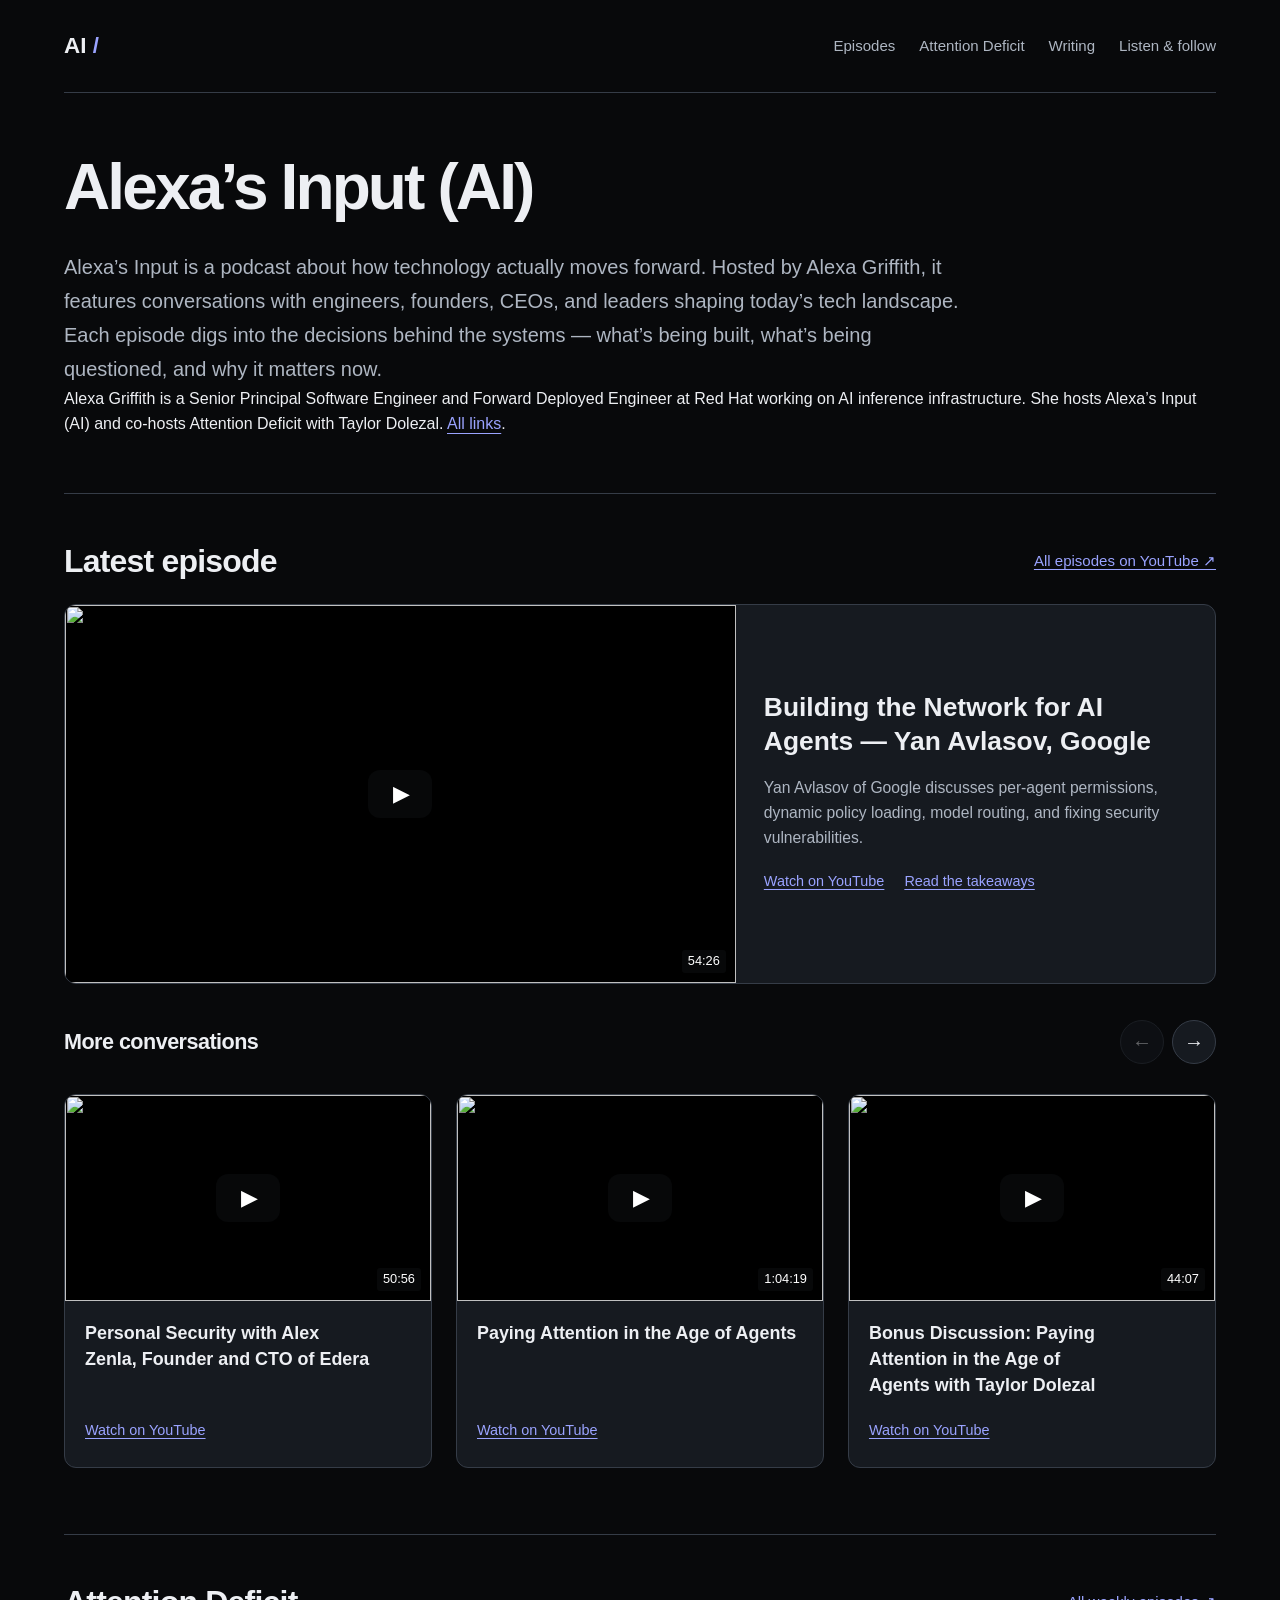
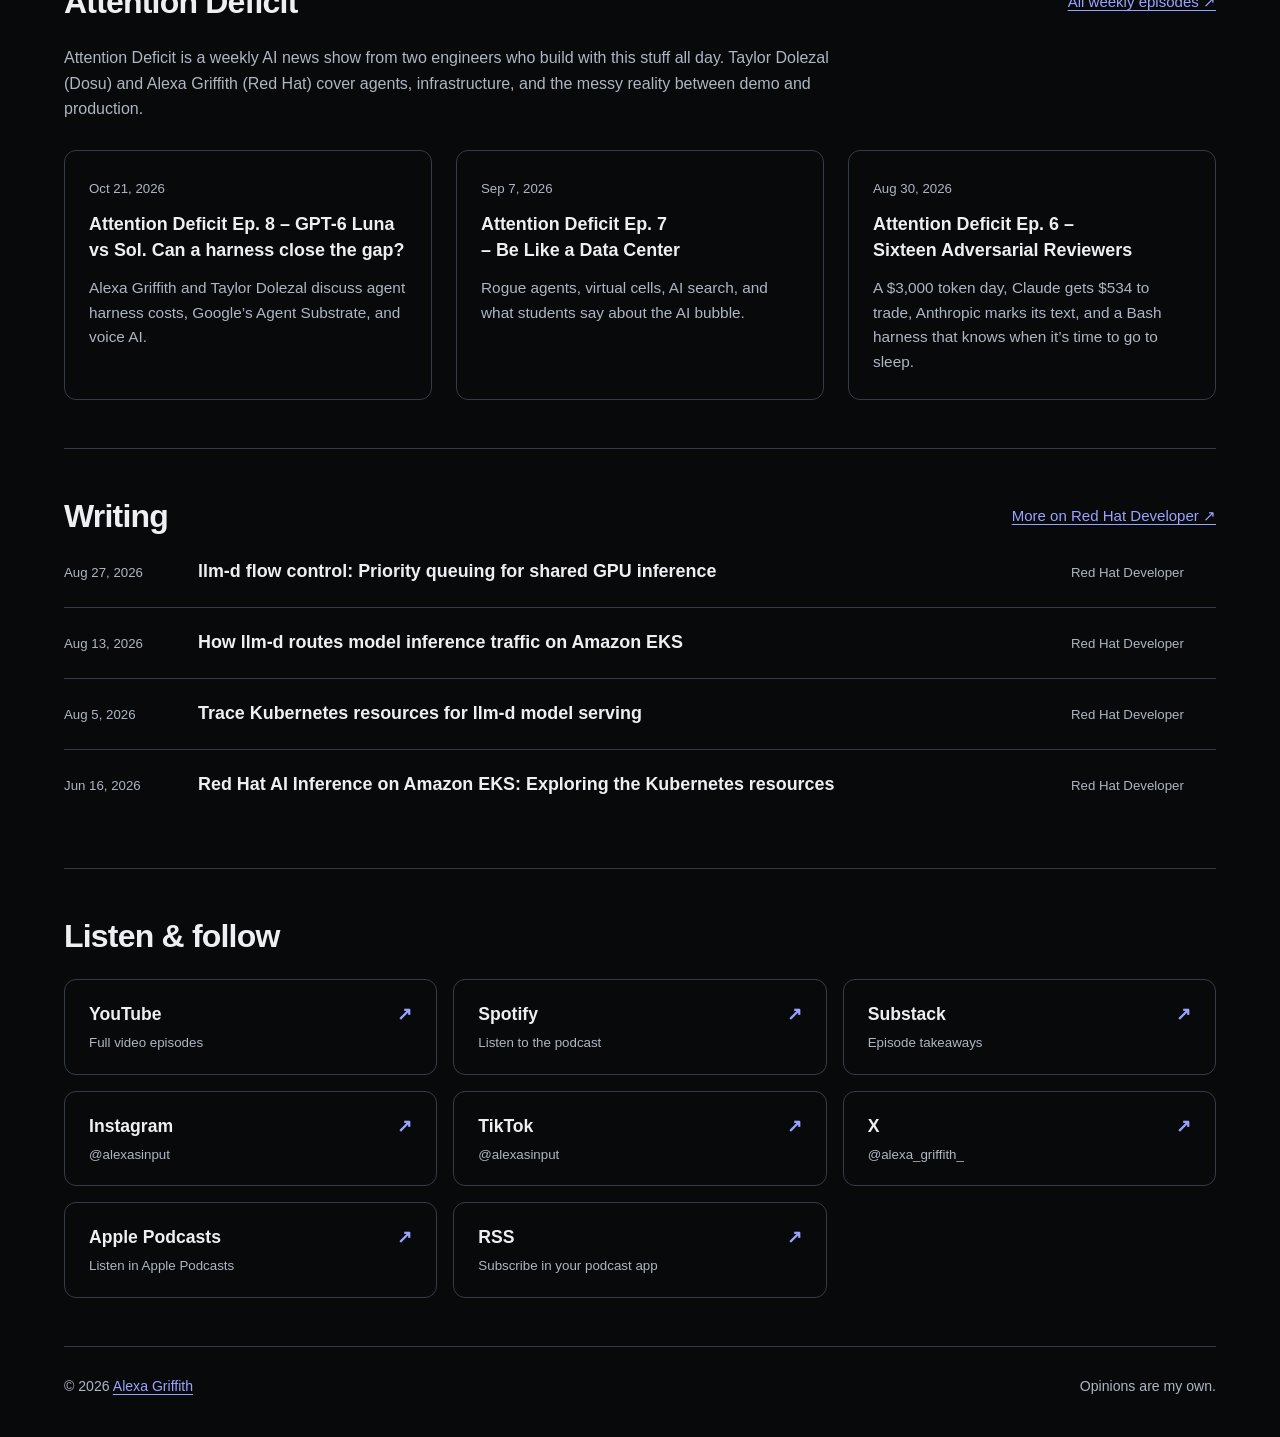
==== commit daeab4ef: "Align podcast metadata, host biography and listening links; add read-only public-content checks" ====
--- a/index.html
+++ b/index.html
@@ -5,12 +5,13 @@
   <meta name="viewport" content="width=device-width, initial-scale=1">
   <meta name="theme-color" content="#08090b">
   <title>Alexa’s Input (AI) — Podcast with Alexa Griffith</title>
-  <meta name="description" content="Alexa’s Input is a podcast about how technology actually moves forward.">
+  <meta name="description" content="Alexa Griffith interviews engineers and founders about AI infrastructure, open source, and the decisions behind the technology we use.">
   <link rel="canonical" href="https://alexasinputai.com/">
+  <link rel="alternate" type="application/rss+xml" title="Alexa’s Input (AI) podcast RSS" href="https://anchor.fm/s/4013852c/podcast/rss">
   <meta property="og:type" content="website">
   <meta property="og:url" content="https://alexasinputai.com/">
   <meta property="og:title" content="Alexa’s Input (AI) — Podcast with Alexa Griffith">
-  <meta property="og:description" content="Alexa’s Input is a podcast about how technology actually moves forward.">
+  <meta property="og:description" content="Alexa Griffith interviews engineers and founders about AI infrastructure, open source, and the decisions behind the technology we use.">
   <meta property="og:site_name" content="Alexa’s Input (AI)">
   <meta property="og:image" content="https://alexasinputai.com/assets/alexas-input-logo.png">
   <meta property="og:image:width" content="1536">
@@ -18,13 +19,13 @@
   <meta property="og:image:alt" content="Alexa’s Input podcast artwork">
   <meta name="twitter:card" content="summary_large_image">
   <meta name="twitter:title" content="Alexa’s Input (AI) — Podcast with Alexa Griffith">
-  <meta name="twitter:description" content="Alexa’s Input is a podcast about how technology actually moves forward.">
+  <meta name="twitter:description" content="Alexa Griffith interviews engineers and founders about AI infrastructure, open source, and the decisions behind the technology we use.">
   <meta name="twitter:image" content="https://alexasinputai.com/assets/alexas-input-logo.png">
   <meta name="twitter:image:alt" content="Alexa’s Input podcast artwork">
   <link rel="icon" type="image/svg+xml" href="favicon.svg">
   <link rel="preconnect" href="https://i.ytimg.com">
-  <link rel="stylesheet" href="styles.css">
-  <script src="site.js" defer></script>
+  <link rel="stylesheet" href="styles.css?v=e8ec68bd39a3">
+  <script src="site.js?v=88088f765a7b" defer></script>
   <script type="application/ld+json">
 {
   "@context": "https://schema.org",
@@ -53,12 +54,14 @@
       },
       "inLanguage": "en",
       "image": "https://alexasinputai.com/assets/alexas-input-logo.png",
+      "webFeed": "https://anchor.fm/s/4013852c/podcast/rss",
       "sameAs": [
         "https://www.youtube.com/@alexasinput",
         "https://open.spotify.com/show/1tnV8Qk6SEw1Dr9Tqikr0H",
         "https://alexasinput.substack.com/",
         "https://www.instagram.com/alexasinput/",
-        "https://www.tiktok.com/@alexasinput"
+        "https://www.tiktok.com/@alexasinput",
+        "https://podcasts.apple.com/us/podcast/alexas-input-ai/id1548244933"
       ]
     },
     {
@@ -284,12 +287,14 @@
       <section class="intro" aria-labelledby="podcast-title">
         <h1 id="podcast-title">Alexa’s Input (AI)</h1>
         <p class="podcast-bio">Alexa’s Input is a podcast about how technology actually moves forward. Hosted by Alexa Griffith, it features conversations with engineers, founders, CEOs, and leaders shaping today’s tech landscape. Each episode digs into the decisions behind the systems — what’s being built, what’s being questioned, and why it matters now.</p>
+        <p class="host-bio">Alexa Griffith is a Senior Principal Software Engineer and Forward Deployed Engineer at Red Hat working on AI inference infrastructure. She hosts Alexa’s Input (AI) and co-hosts Attention Deficit with Taylor Dolezal. <a href="https://alexagriffith.com/links/">All links</a>.</p>
       </section>
       <section class="section" id="episodes" aria-labelledby="episodes-title">
         <div class="section-header">
           <h2 id="episodes-title">Latest episode</h2>
           <a class="section-link" href="https://www.youtube.com/@alexasinput/videos">All episodes on YouTube <span aria-hidden="true">↗</span></a>
         </div>
+
         <article class="episode-card featured" id="episode-IT41K43aqTk">
           <div class="video-shell" data-video-id="IT41K43aqTk">
             <img src="https://i.ytimg.com/vi/IT41K43aqTk/hqdefault.jpg" alt="" width="480" height="360" loading="eager" fetchpriority="high">
@@ -450,9 +455,9 @@
           <a class="section-link" href="https://attentiondeficitpod.substack.com/">All weekly episodes <span aria-hidden="true">↗</span></a>
         </div>
         <p class="section-intro">Attention Deficit is a weekly AI news show from two engineers who build with this stuff all day. Taylor Dolezal (Dosu) and Alexa Griffith (Red Hat) cover agents, infrastructure, and the messy reality between demo and production.</p>
-        <div class="text-grid"><article class="text-card"><time datetime="2026-09-07">2026-09-07</time><h3><a href="https://attentiondeficitpod.substack.com/p/attention-deficit-ep-7-who-let-the">Attention Deficit Ep. 7 – Be Like a Data Center</a></h3><p>Rogue agents, virtual cells, AI search, and what students say about the AI bubble.</p></article>
-<article class="text-card"><time datetime="2026-08-30">2026-08-30</time><h3><a href="https://attentiondeficitpod.substack.com/p/attention-deficit-ep-6-sixteen-adversarial">Attention Deficit Ep. 6 – Sixteen Adversarial Reviewers</a></h3><p>A $3,000 token day, Claude gets $534 to trade, Anthropic marks its text, and a Bash harness that knows when it’s time to go to sleep.</p></article>
-<article class="text-card"><time datetime="2026-08-16">2026-08-16</time><h3><a href="https://attentiondeficitpod.substack.com/p/attention-deficit-ep-5-its-not-a">Attention Deficit Ep. 5 – It&#x27;s Not a Shark, It&#x27;s a Data Center</a></h3><p>Flying cars on our feeds, data centers under the sea, DeepSeek ships a harness, and Decant makes its public debut.</p></article></div>
+        <div class="text-grid"><article class="text-card"><time datetime="2026-10-21">2026-10-21</time><h3><a href="https://www.attentiondeficit.ai/episodes/ep008-gpt-6-luna-vs-sol-can-a-harness-close-the-gap">Attention Deficit Ep. 8 – GPT-6 Luna vs Sol. Can a harness close the gap?</a></h3><p>Alexa Griffith and Taylor Dolezal discuss agent harness costs, Google’s Agent Substrate, and voice AI.</p></article>
+<article class="text-card"><time datetime="2026-09-07">2026-09-07</time><h3><a href="https://attentiondeficitpod.substack.com/p/attention-deficit-ep-7-who-let-the">Attention Deficit Ep. 7 – Be Like a Data Center</a></h3><p>Rogue agents, virtual cells, AI search, and what students say about the AI bubble.</p></article>
+<article class="text-card"><time datetime="2026-08-30">2026-08-30</time><h3><a href="https://attentiondeficitpod.substack.com/p/attention-deficit-ep-6-sixteen-adversarial">Attention Deficit Ep. 6 – Sixteen Adversarial Reviewers</a></h3><p>A $3,000 token day, Claude gets $534 to trade, Anthropic marks its text, and a Bash harness that knows when it’s time to go to sleep.</p></article></div>
       </section>
       <section class="section" id="writing" aria-labelledby="writing-title">
         <div class="section-header">
@@ -471,7 +476,9 @@
 <a class="platform-link" href="https://alexasinput.substack.com/"><span>Substack<span aria-hidden="true">↗</span></span><small>Episode takeaways</small></a>
 <a class="platform-link" href="https://www.instagram.com/alexasinput/"><span>Instagram<span aria-hidden="true">↗</span></span><small>@alexasinput</small></a>
 <a class="platform-link" href="https://www.tiktok.com/@alexasinput"><span>TikTok<span aria-hidden="true">↗</span></span><small>@alexasinput</small></a>
-<a class="platform-link" href="https://x.com/alexa_griffith_"><span>X<span aria-hidden="true">↗</span></span><small>@alexa_griffith_</small></a></div>
+<a class="platform-link" href="https://x.com/alexa_griffith_"><span>X<span aria-hidden="true">↗</span></span><small>@alexa_griffith_</small></a>
+<a class="platform-link" href="https://podcasts.apple.com/us/podcast/alexas-input-ai/id1548244933"><span>Apple Podcasts<span aria-hidden="true">↗</span></span><small>Listen in Apple Podcasts</small></a>
+<a class="platform-link" href="https://anchor.fm/s/4013852c/podcast/rss"><span>RSS<span aria-hidden="true">↗</span></span><small>Subscribe in your podcast app</small></a></div>
       </section>
     </main>
     <footer class="footer">
